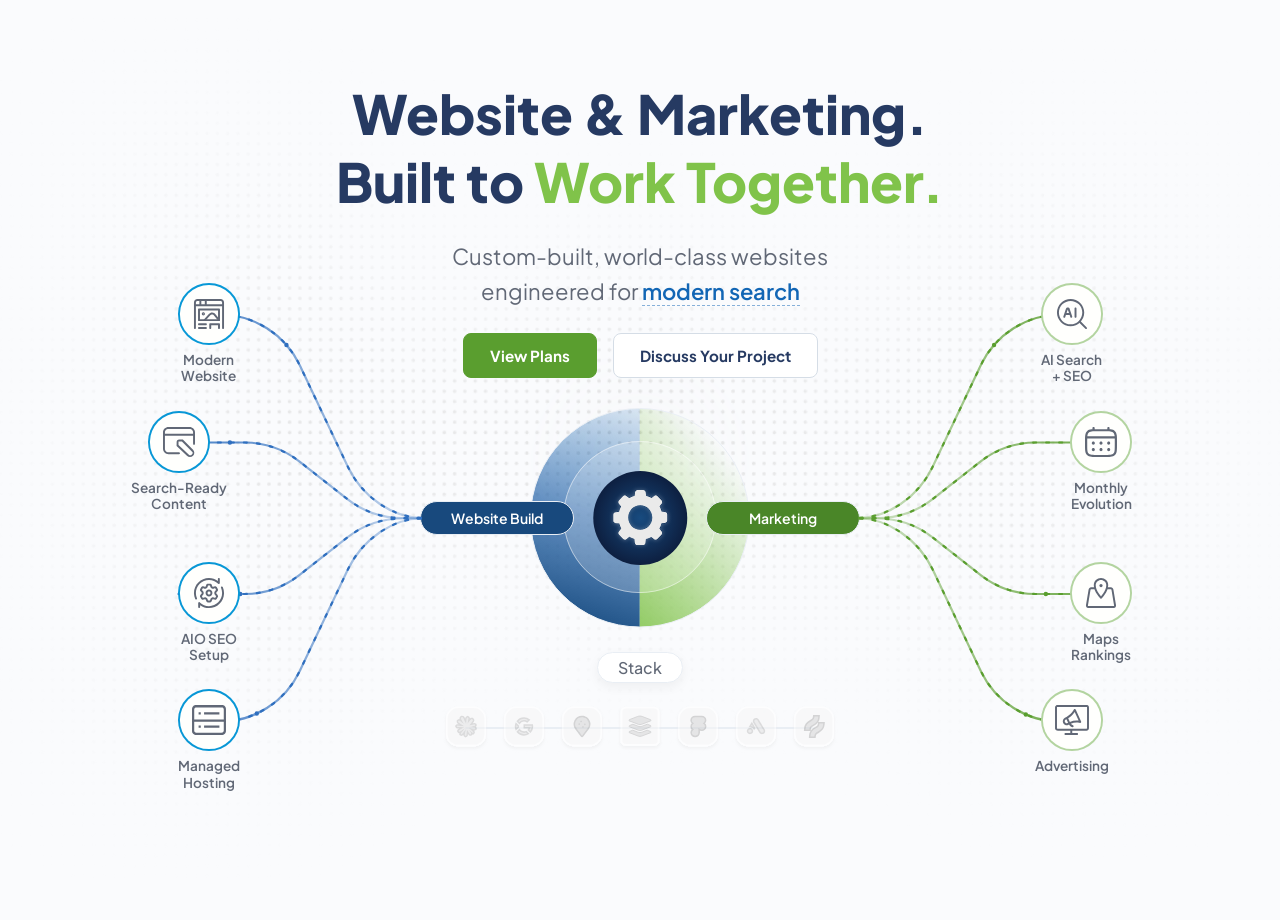
==== hero-graphic/index.html @ afb0232a "Hero CTA opens the interactive graphic in a popup "Take a look under the hood" now opens a modal hol" ====
<!DOCTYPE html>
<html lang="en">
<head>
    <meta charset="UTF-8">
    <meta name="viewport" content="width=device-width, initial-scale=1.0">
    <title>Hero Section</title>
    <!-- Import Plus Jakarta Sans from Google Fonts -->
    <link rel="preconnect" href="https://fonts.googleapis.com">
    <link rel="preconnect" href="https://fonts.gstatic.com" crossorigin>
    <link href="https://fonts.googleapis.com/css2?family=Plus+Jakarta+Sans:ital,wght@0,200..800;1,200..800&display=swap" rel="stylesheet">
    <style>
        :root {
            --bg-color: #FAFBFD;
            --title-color: #263A62;
            --accent-color: #80C34A;
            --body-text-color: #616876;
            --base-font-size: 16px;
        }

        body {
            margin: 0;
            padding: 0;
            font-family: 'Plus Jakarta Sans', sans-serif;
            font-size: var(--base-font-size);
            -webkit-font-smoothing: antialiased;
            -moz-osx-font-smoothing: grayscale;
        }

        .hero {
            background-color: var(--bg-color);
            width: 100%;
            height: 920px;
            padding-top: 80px;
            display: flex;
            justify-content: center;
            box-sizing: border-box;
            position: relative;
            overflow: hidden;
        }

        .hero-bg-layer {
            position: absolute;
            top: 0;
            left: 0;
            width: 100%;
            height: 100%;
            background-image: url('bg.png');
            background-size: cover;
            background-position: center;
            pointer-events: none;
            z-index: 0;
        }

        .hero-static-mask {
            mask-image: url('mask.svg');
            mask-repeat: no-repeat;
            mask-position: center 15px;
            -webkit-mask-image: url('mask.svg');
            -webkit-mask-repeat: no-repeat;
            -webkit-mask-position: center 15px;
        }

        .hero-cursor-mask {
            --cursor-x: 50%;
            --cursor-y: 50%;
            /* Glass effect */
            background-color: rgba(255, 255, 255, 0.05);
            backdrop-filter: blur(10px);
            -webkit-backdrop-filter: blur(10px);

            /* Organic blurred mask */
            mask-image: radial-gradient(circle 150px at var(--cursor-x) var(--cursor-y), black 20%, transparent 80%);
            -webkit-mask-image: radial-gradient(circle 150px at var(--cursor-x) var(--cursor-y), black 20%, transparent 80%);

            z-index: 1;
            /* Remove clip-path as we are using mask-image now */
            clip-path: none;
        }

        @keyframes centerSvgEntrance {
            from {
                opacity: 0;
                transform: translateX(-50%) scale(0.8);
            }
            to {
                opacity: 1;
                transform: translateX(-50%) scale(1);
            }
        }

        .hero-center-svg {
            position: absolute;
            top: 408px;
            left: 50%;
            transform: translateX(-50%);
            z-index: 3;
            animation: centerSvgEntrance 320ms ease-out forwards;
            transition: filter 0.3s ease, opacity 0.3s ease;
        }

        /* Invisible hit target over center gear — does not move the graphic */
        .hero-hub-hit {
            position: absolute;
            top: calc(408px + 110px);
            left: 50%;
            width: 94px;
            height: 94px;
            transform: translate(-50%, -50%);
            border-radius: 50%;
            cursor: default;
            z-index: 7;
        }

        /* Hub hover: full diagram stays vivid (no grayscale) */
        .hero.hover-hub .hero-center-svg,
        .hero.hover-hub .hero-tag,
        .hero.hover-hub .hero-tag-right,
        .hero.hover-hub .hero-tag-svg,
        .hero.hover-hub .hero-tag-icon,
        .hero.hover-hub .hero-tag-icon-label,
        .hero.hover-hub .hero-stack {
            filter: none !important;
            opacity: 1 !important;
        }

        .hero-tag {
            position: absolute;
            width: 154px;
            height: 34px;
            padding: 4px 14px;
            box-sizing: border-box;
            display: flex;
            justify-content: center;
            align-items: center;
            gap: 10px;

            /* Positioned to the left of center.svg */
            /* center.svg is 220px wide, so its left edge is at calc(50% - 110px) */
            /* tag is 138px wide, so it should be at calc(50% - 110px - 138px) */
            left: calc(50% - 220px);
            /* Vertically centered with center.svg */
            /* center.svg top is 338px, center is 338 + 110 = 448px */
            /* tag height is 34px, so top is 448 - 17 = 431px */
            top: 501px;

            background: #18497D;
            border: 1px solid #E9EEF4;
            border-radius: 17px; /* Pill shape */

            color: #FFFFFF;
            font-size: 0.875rem;
            font-weight: 600;
            z-index: 4;
            pointer-events: auto;
            transition: filter 0.3s ease, opacity 0.3s ease;
        }

        .hero-tag-right {
            position: absolute;
            width: 154px;
            height: 34px;
            padding: 4px 14px;
            box-sizing: border-box;
            display: flex;
            justify-content: center;
            align-items: center;
            gap: 10px;

            /* Symmetrically positioned to the right of center.svg */
            right: calc(50% - 220px);
            top: 501px;

            background: #4A8628;
            border: 1px solid #E9EEF4;
            border-radius: 17px;

            color: #FFFFFF;
            font-size: 0.875rem;
            font-weight: 600;
            z-index: 4;
            pointer-events: auto;
            transition: filter 0.3s ease, opacity 0.3s ease;
        }

        .hero-tag-svg {
            position: absolute;
            pointer-events: none; /* Changed from auto */
            z-index: -1;
            transition: filter 0.3s ease, opacity 0.3s ease;
        }

        .hero-tag-svg .connector-hit {
            pointer-events: stroke;
            cursor: pointer;
        }

        @keyframes mob-flow {
            to { stroke-dashoffset: -130; }
        }

        /* Desktop flow runs the opposite way: from the outer icons inward to the center */
        @keyframes desk-flow {
            to { stroke-dashoffset: 130; }
        }

        .hero-tag-svg .connector-flow {
            animation: desk-flow 5.6s linear infinite;
        }

        .hero-tag-svg-1 .connector-flow { animation-delay: 0s; }
        .hero-tag-svg-2 .connector-flow { animation-delay: 0.22s; }
        .hero-tag-svg-3 .connector-flow { animation-delay: 0.44s; }
        .hero-tag-svg-4 .connector-flow { animation-delay: 0.66s; }
        .hero-tag-right-svg-1 .connector-flow { animation-delay: 0s; }
        .hero-tag-right-svg-2 .connector-flow { animation-delay: 0.18s; }
        .hero-tag-right-svg-3 .connector-flow { animation-delay: 0.36s; }
        .hero-tag-right-svg-4 .connector-flow { animation-delay: 0.54s; }

        .hero-tag-icon {
            position: absolute;
            pointer-events: auto;
            z-index: 5;
            opacity: 0;
            width: 64px;
            height: 64px;
            cursor: pointer;
            transition: filter 0.4s cubic-bezier(0.165, 0.84, 0.44, 1),
            opacity 0.4s cubic-bezier(0.165, 0.84, 0.44, 1),
            transform 0.4s cubic-bezier(0.165, 0.84, 0.44, 1);
            transform: translate(-50%, -50%) scale(1);
            display: flex;
            justify-content: center;
            align-items: flex-start;
        }

        .hero-tag-icon svg {
            width: 64px;
            height: 66px;
            flex-shrink: 0;
        }

        .hero-tag-icon-label {
            position: absolute;
            pointer-events: auto;
            z-index: 5;
            opacity: 0;
            color: #616876;
            font-size: 0.85rem;
            font-weight: 600;
            line-height: 1.2;
            text-align: center;
            width: 160px;
            left: 50%;
            cursor: pointer;
            transition: all 0.4s cubic-bezier(0.165, 0.84, 0.44, 1);
        }

        /* Desaturation Effect */
        .hero.is-hovering .hero-center-svg,
        .hero.is-hovering .hero-tag,
        .hero.is-hovering .hero-tag-right,
        .hero.is-hovering .hero-tag-svg,
        .hero.is-hovering .hero-tag-icon,
        .hero.is-hovering .hero-tag-icon-label,
        .hero.is-hovering .hero-stack {
            filter: grayscale(100%);
            opacity: 0.4;
            transition: filter 0.3s ease, opacity 0.3s ease;
        }

        /* Hover Cards */
        .hero-card {
            position: absolute;
            width: 480px;
            max-width: min(480px, calc(100vw - 48px));
            background: #FFFFFF;
            border-radius: 24px;
            padding: 32px;
            box-sizing: border-box;
            display: flex;
            flex-direction: column;
            gap: 4px;
            box-shadow: 0 25px 50px -12px rgba(0, 0, 0, 0.15);
            z-index: 2000;
            opacity: 0;
            visibility: hidden;
            /* Centered on hub: .hero-center-svg top (338px) + half height (110px) */
            transform: translate(-50%, -50%) scale(0.92);
            transform-origin: center center;
            transition: opacity 0.4s cubic-bezier(0.165, 0.84, 0.44, 1),
                visibility 0.4s cubic-bezier(0.165, 0.84, 0.44, 1),
                transform 0.4s cubic-bezier(0.165, 0.84, 0.44, 1);
            text-align: left;
            pointer-events: auto;
            border: 1px solid rgba(233, 238, 244, 0.5);
        }

        .hero.is-hovering .hero-card.active,
        .hero.hover-hub .hero-card.card-hub.active {
            opacity: 1;
            visibility: visible;
            transform: translate(-50%, -50%) scale(1);
        }

        /* Hub card sits on top of the center graphic, centered over the hub */
        .card-hub {
            left: 50%;
            top: calc(408px + 110px);
            transform: translate(-50%, -50%) scale(0.92);
            transform-origin: center center;
            text-align: center;
        }

        .hero.hover-hub .hero-card.card-hub.active {
            transform: translate(-50%, -50%) scale(1);
        }


        .card-icon {
            width: 64px;
            height: 64px;
            margin-bottom: 0;
            display: flex;
            justify-content: center;
            align-items: flex-start;
        }

        .card-icon svg {
            width: 64px;
            height: 66px;
            flex-shrink: 0;
        }

        .card-title {
            color: #263A62;
            font-size: 16px;
            font-weight: 700;
            margin: 0;
            font-family: 'Plus Jakarta Sans', sans-serif;
        }

        .card-text {
            color: #616876;
            font-size: 14px;
            line-height: 1.6;
            margin: 0;
            font-family: 'Plus Jakarta Sans', sans-serif;
        }

        /* Card anchor: horizontal + vertical center of hub (matches .hero-center-svg) */
        .card-l1, .card-l2, .card-l3, .card-l4,
        .card-r1, .card-r2, .card-r3, .card-r4 {
            left: 50%;
            top: calc(408px + 110px);
        }


        /* Stack Section Styles */
        .hero-stack {
            position: absolute;
            top: 618px;
            left: 50%;
            transform: translateX(-50%);
            width: 700px;
            height: 220px;
            z-index: 3;
            transition: filter 0.3s ease, opacity 0.3s ease;
        }

        .stack-pill {
            position: absolute;
            top: 34px;
            left: 50%;
            transform: translateX(-50%);
            background: #FFFFFF;
            border: 1px solid #E9EEF4;
            border-radius: 20px;
            padding: 4px 20px;
            font-size: 1rem;
            font-weight: 500;
            color: #616876;
            box-shadow: 0 4px 12px rgba(0, 0, 0, 0.05);
            z-index: 10;
        }

        .stack-icon-container {
            position: absolute;
            width: 46px;
            height: 46px;
            display: flex;
            justify-content: center;
            align-items: center;
            z-index: 5;
            transform: translate(-50%, -50%);
            opacity: 0.55;
        }

        .stack-icon-container svg {
            width: 46px;
            height: 46px;
        }

        .stack-lines-svg {
            position: absolute;
            top: 0;
            left: 0;
            width: 100%;
            height: 100%;
            z-index: 1;
            pointer-events: none;
        }

        /* Override for active group */
        .hero.hover-l1 .hero-tag-svg-1, .hero.hover-l1 .hero-tag-icon-1, .hero.hover-l1 .hero-tag-icon-label-1,
        .hero.hover-l2 .hero-tag-svg-2, .hero.hover-l2 .hero-tag-icon-2, .hero.hover-l2 .hero-tag-icon-label-2,
        .hero.hover-l3 .hero-tag-svg-3, .hero.hover-l3 .hero-tag-icon-3, .hero.hover-l3 .hero-tag-icon-label-3,
        .hero.hover-l4 .hero-tag-svg-4, .hero.hover-l4 .hero-tag-icon-4, .hero.hover-l4 .hero-tag-icon-label-4,
        .hero.hover-r1 .hero-tag-right-svg-1, .hero.hover-r1 .hero-tag-right-icon-1, .hero.hover-r1 .hero-tag-right-icon-label-1,
        .hero.hover-r2 .hero-tag-right-svg-2, .hero.hover-r2 .hero-tag-right-icon-2, .hero.hover-r2 .hero-tag-right-icon-label-2,
        .hero.hover-r3 .hero-tag-right-svg-3, .hero.hover-r3 .hero-tag-right-icon-3, .hero.hover-r3 .hero-tag-right-icon-label-3,
        .hero.hover-r4 .hero-tag-right-svg-4, .hero.hover-r4 .hero-tag-right-icon-4, .hero.hover-r4 .hero-tag-right-icon-label-4 {
            filter: none !important;
            opacity: 1 !important;
        }

        /* Keep the tag colored if one of its children is hovered */
        .hero.is-hovering .hero-tag:has(.hover-group:hover),
        .hero.is-hovering .hero-tag-right:has(.hover-group:hover) {
            filter: none;
            opacity: 1;
        }
        /* Fallback for browsers that don't support :has() well, though it's 2024+ */
        .hero.hover-l1 .hero-tag, .hero.hover-l2 .hero-tag, .hero.hover-l3 .hero-tag, .hero.hover-l4 .hero-tag,
        .hero.hover-r1 .hero-tag-right, .hero.hover-r2 .hero-tag-right, .hero.hover-r3 .hero-tag-right, .hero.hover-r4 .hero-tag-right {
            filter: none;
            opacity: 1;
        }

        .hero-line-dot {
            display: none;
        }

        @keyframes iconEntrance {
            from {
                opacity: 0;
                transform: translate(-50%, -50%) scale(0.5);
            }
            to {
                opacity: 1;
                transform: translate(-50%, -50%) scale(1);
            }
        }

        @keyframes labelEntrance {
            from {
                opacity: 0;
                transform: translate(-50%, 20px);
            }
            to {
                opacity: 1;
                transform: translate(-50%, 0);
            }
        }

        /* Auto-draw the connector lines from each icon inward to the hub on load */
        @keyframes drawConnector {
            from { stroke-dashoffset: -1; }
            to { stroke-dashoffset: 0; }
        }
        .connector-core {
            stroke-dasharray: 1;
            stroke-dashoffset: -1;
            animation: drawConnector 0.22s ease-out forwards;
        }

        .hero-tag-svg-1 { left: -250.5px; top: calc(50% - 206.75px); }
        .hero-tag-svg-2 { left: -250.5px; top: calc(50% - 3.5px); }
        .hero-tag-svg-3 { left: -250.5px; top: calc(50% - 79px); }
        .hero-tag-svg-4 { left: -250.5px; top: calc(50% - 3.5px); }

        /* Path starts at x=37.5; left offset + 37.5 = pill width (138px) → stroke begins at right edge of Marketing pill */
        .hero-tag-right-svg-1 { left: calc(100% - 37.5px); top: calc(50% - 206.75px); }
        .hero-tag-right-svg-2 { left: calc(100% - 37.5px); top: calc(50% - 3.5px); }
        .hero-tag-right-svg-3 { left: calc(100% - 37.5px); top: calc(50% - 3.5px); }
        .hero-tag-right-svg-4 { left: calc(100% - 37.5px); top: calc(50% - 79px); }

        .hero-tag-icon-1 { left: -212.5px; top: calc(50% - 203.25px); animation: iconEntrance 0.17s ease-out 0.2s forwards; }
        .hero-tag-icon-2 { left: -212.5px; top: calc(50% + 75.5px); animation: iconEntrance 0.17s ease-out 0.2s forwards; }
        .hero-tag-icon-3 { left: -242px; top: calc(50% - 75.5px); animation: iconEntrance 0.17s ease-out 0.2s forwards; }
        .hero-tag-icon-4 { left: -212.5px; top: calc(50% + 203.25px); animation: iconEntrance 0.17s ease-out 0.23s forwards; }

        .hero-tag-right-icon-1 { left: calc(100% + 212.5px); top: calc(50% - 203.25px); animation: iconEntrance 0.17s ease-out 0.23s forwards; }
        .hero-tag-right-icon-2 { left: calc(100% + 242px); top: calc(50% + 75.5px); animation: iconEntrance 0.17s ease-out 0.2s forwards; }
        .hero-tag-right-icon-3 { left: calc(100% + 212.5px); top: calc(50% + 203.25px); animation: iconEntrance 0.17s ease-out 0.23s forwards; }
        .hero-tag-right-icon-4 { left: calc(100% + 242px); top: calc(50% - 75.5px); animation: iconEntrance 0.17s ease-out 0.2s forwards; }

        .hero-tag-icon-label-1 {
            left: -212.5px;
            top: calc(50% - 203.25px + 37px);
            animation: labelEntrance 0.17s ease-out 0.2s forwards;
        }

        .hero-tag-icon-label-2 {
            left: -212.5px;
            top: calc(50% + 112.5px);
            animation: labelEntrance 0.17s ease-out 0.2s forwards;
        }

        .hero-tag-icon-label-3 {
            left: -242px;
            top: calc(50% - 38.5px);
            animation: labelEntrance 0.17s ease-out 0.2s forwards;
        }

        .hero-tag-icon-label-4 {
            left: -212.5px;
            top: calc(50% + 203.25px + 37px);
            animation: labelEntrance 0.17s ease-out 0.23s forwards;
        }

        .hero-tag-right-icon-label-1 {
            left: calc(100% + 212.5px);
            top: calc(50% - 203.25px + 37px);
            animation: labelEntrance 0.17s ease-out 0.23s forwards;
        }

        .hero-tag-right-icon-label-2 {
            left: calc(100% + 242px);
            top: calc(50% + 112.5px);
            animation: labelEntrance 0.17s ease-out 0.2s forwards;
        }

        .hero-tag-right-icon-label-3 {
            left: calc(100% + 212.5px);
            top: calc(50% + 203.25px + 37px);
            animation: labelEntrance 0.17s ease-out 0.23s forwards;
        }
        .hero-tag-right-icon-label-4 {
            left: calc(100% + 242px);
            top: calc(50% - 38.5px);
            animation: labelEntrance 0.17s ease-out 0.2s forwards;
        }

        .hero-container {
            max-width: 1200px;
            width: 100%;
            text-align: center;
            padding: 0 20px;
            box-sizing: border-box;
            position: relative;
            z-index: 2;
        }

        .hero-title {
            color: var(--title-color);
            /* 54px / 16px = 3.375rem */
            font-size: 3.375rem;
            font-weight: 800;
            line-height: 1.25;
            margin: 0 0 24px 0;
        }

        .hero-title span.accent,
        .card-title span.accent {
            color: var(--accent-color);
        }

        .hero-description {
            color: var(--body-text-color);
            font-size: 1.375rem;
            line-height: 1.6;
            max-width: 580px;
            margin: 0 auto;
        }

        /* Hero CTA buttons under the description */
        .hero-cta {
            position: relative;
            z-index: 5;
            display: flex;
            justify-content: center;
            gap: 16px;
            margin-top: 24px;
            flex-wrap: wrap;
        }

        .hero-btn {
            font-family: 'Plus Jakarta Sans', sans-serif;
            font-size: 0.95rem;
            font-weight: 700;
            padding: 12px 26px;
            border-radius: 8px;
            cursor: pointer;
            text-decoration: none;
            display: inline-flex;
            align-items: center;
            justify-content: center;
            border: 1.5px solid transparent;
            transition: background 0.2s ease, border-color 0.2s ease, color 0.2s ease;
            white-space: nowrap;
        }

        .hero-btn-primary {
            background: #5A9E2F;
            color: #FFFFFF;
            border-color: #5A9E2F;
        }

        .hero-btn-primary:hover {
            background: #4E8A28;
            border-color: #4E8A28;
        }

        .hero-btn-secondary {
            background: #FFFFFF;
            color: var(--title-color);
            border-color: #D5DDE6;
        }

        .hero-btn-secondary:hover {
            border-color: var(--title-color);
        }

        .hero-ms-term {
            position: relative;
            display: inline;
            color: #1266b5;
            font-weight: 600;
            cursor: default;
            border-bottom: 1.5px dashed rgba(18, 102, 181, 0.5);
        }

        .hero-ms-tooltip {
            position: absolute;
            bottom: calc(100% + 10px);
            left: 50%;
            transform: translateX(-50%) translateY(4px);
            width: 230px;
            background: #0f2440;
            border-radius: 8px;
            padding: 12px 14px;
            opacity: 0;
            pointer-events: none;
            transition: opacity 0.15s ease, transform 0.15s ease;
            z-index: 100;
            text-align: left;
            box-shadow: 0 8px 24px rgba(15, 36, 64, 0.2);
            font-size: 11px;
            font-weight: 400;
            line-height: 1.5;
            color: rgba(255, 255, 255, 0.55);
        }

        .hero-ms-term:hover .hero-ms-tooltip {
            opacity: 1;
            transform: translateX(-50%) translateY(0);
        }

        .hero-ms-tooltip::after {
            content: '';
            position: absolute;
            top: 100%;
            left: 50%;
            transform: translateX(-50%);
            border: 5px solid transparent;
            border-top-color: #0f2440;
        }

        .hero-ms-chips {
            display: flex;
            flex-wrap: wrap;
            gap: 4px;
            margin-bottom: 9px;
        }

        .hero-ms-chip {
            font-size: 10.5px;
            font-weight: 600;
            padding: 3px 9px;
            border-radius: 4px;
            background: rgba(255, 255, 255, 0.1);
            color: #fff;
            letter-spacing: 0.02em;
        }

        .hero-ms-note {
            border-top: 1px solid rgba(255, 255, 255, 0.1);
            padding-top: 8px;
        }
    </style>

    <!-- Mobile hero styles — desktop CSS above is untouched -->
    <style>
        .mob-hero { display: none; }

        @media (max-width: 767px) {
            /* Hide all desktop-only elements */
            .hero-tag, .hero-tag-right, .hero-center-svg, .hero-hub-hit,
            .hero-stack, .hero-cursor-mask, .hero-card,
            .hero-container, .mobile-section-header { display: none !important; }

            .hero {
                height: auto !important;
                padding: 0 !important;
                flex-direction: column;
                align-items: stretch;
                overflow: visible !important;
            }

            /* Mobile hero wrapper */
            .mob-hero {
                display: block;
                width: 100%;
                min-height: 100dvh;
                background: #F4F7FB;
                position: relative;
                overflow: hidden;
                font-family: 'Plus Jakarta Sans', sans-serif;
                padding: 52px 0 44px;
                box-sizing: border-box;
            }

            .mob-dotbg {
                position: absolute; inset: 0; pointer-events: none;
                background-image: radial-gradient(circle, #C8D3E2 1px, transparent 1px);
                background-size: 14px 14px;
                mask-image: radial-gradient(ellipse at center, black 30%, transparent 75%);
                -webkit-mask-image: radial-gradient(ellipse at center, black 30%, transparent 75%);
                opacity: 0.55;
            }

            .mob-inner {
                position: relative;
                display: flex; flex-direction: column; align-items: center;
                padding: 0 16px; box-sizing: border-box;
            }

            /* Title */
            .mob-h1 {
                margin: 0 0 28px;
                font-weight: 800; font-size: 30px; line-height: 1.08;
                letter-spacing: -0.8px; color: #0F2B4E; text-align: center;
            }
            .mob-h1 .accent { color: #5A9E2F; }
            .mob-desc {
                margin: -14px auto 24px; max-width: 300px;
                font-size: 14px; line-height: 1.5; color: #5B6B80; text-align: center;
            }
            .mob-desc .mob-ms {
                color: #1266b5; font-weight: 600;
                border-bottom: 1.5px dashed rgba(18,102,181,0.5);
            }

            /* Mobile CTA buttons */
            .mob-cta {
                display: flex; justify-content: center; gap: 10px;
                margin: 0 0 28px; flex-wrap: wrap;
            }
            .mob-btn {
                font-family: 'Plus Jakarta Sans', sans-serif;
                font-size: 14px; font-weight: 700;
                padding: 12px 22px; border-radius: 8px;
                text-decoration: none; cursor: pointer;
                display: inline-flex; align-items: center; justify-content: center;
                border: 1.5px solid transparent; white-space: nowrap;
            }
            .mob-btn-primary { background: #5A9E2F; color: #FFFFFF; border-color: #5A9E2F; }
            .mob-btn-secondary { background: #FFFFFF; color: #263A62; border-color: #D5DDE6; }

            /* Mind-map column */
            .mob-mindmap { display: flex; flex-direction: column; align-items: center; width: 100%; }

            /* Node rows */
            .mob-nodes-row {
                display: grid; width: 343px; justify-items: center;
            }
            .mob-nodes-top    { grid-template-columns: 1fr 1fr 1fr 1fr; margin-bottom: -6px; }
            .mob-nodes-top .mob-node { flex-direction: column-reverse; }
            .mob-nodes-bottom { grid-template-columns: 1fr 1fr 1fr 1fr; margin-top: -6px; margin-bottom: 28px; }

            .mob-node {
                display: flex; flex-direction: column; align-items: center;
                gap: 6px; cursor: pointer; position: relative;
                -webkit-tap-highlight-color: transparent;
            }

            .mob-node-icon {
                width: 54px; height: 54px; border-radius: 50%;
                display: flex; align-items: center; justify-content: center;
                transition: transform 0.15s ease; position: relative; z-index: 2;
            }
            .mob-node.active .mob-node-icon { transform: scale(0.92); }

            .mob-node svg { width: 54px; height: 54px; }

            .mob-node-label {
                font-size: 13px; font-weight: 500; color: #14213D;
                letter-spacing: 0.1px; white-space: normal; text-align: center;
                max-width: 88px; line-height: 1.25;
            }

            /* Connectors */
            .mob-connector { display: block; width: 343px; overflow: visible; }

            @keyframes mob-flow { to { stroke-dashoffset: -130; } }

            /* Pills */
            .mob-pill {
                padding: 7px 16px; border-radius: 999px;
                font-size: 12px; font-weight: 600; letter-spacing: 0.3px;
                color: #fff; white-space: nowrap; position: relative; z-index: 3;
            }
            .mob-pill-navy  { background: #0F2B4E; box-shadow: 0 4px 12px rgba(15,43,78,0.4); margin-top: -14px; margin-bottom: 4px; }
            .mob-pill-green { background: #5A9E2F; box-shadow: 0 4px 12px rgba(90,158,47,0.4); margin-top: 4px; margin-bottom: -14px; }

            /* Hub */
            .mob-hub { position: relative; z-index: 3; margin: 4px 0; animation: mob-pulse 4s ease-in-out infinite; }
            @keyframes mob-pulse { 0%,100%{transform:scale(1)} 50%{transform:scale(1.04)} }

            /* Cards — fixed centered overlay */
            .mob-backdrop {
                display: none; position: fixed; inset: 0;
                background: rgba(0,0,0,0.35); z-index: 99;
            }
            .mob-backdrop.active { display: block; }
            .mob-card {
                display: none; position: fixed;
                top: 50%; left: 50%; transform: translate(-50%, -50%);
                width: 311px; z-index: 100;
                background: #fff; border-radius: 20px; padding: 22px;
                box-sizing: border-box;
                box-shadow: 0 20px 48px -10px rgba(0,0,0,0.22);
                border: 1px solid rgba(233,238,244,0.6);
                flex-direction: column; gap: 4px;
            }
            .mob-card.active { display: flex; }
            .mob-card-close {
                position: absolute; top: 14px; right: 14px;
                width: 28px; height: 28px; border-radius: 50%;
                background: #F0F4F8; border: none; cursor: pointer;
                display: flex; align-items: center; justify-content: center;
                color: #6B7A8F; padding: 0;
            }
            .mob-card-close:active { background: #E3E8F0; }
            .mob-card-icon { width: 56px; height: 56px; margin-bottom: 4px; }
            .mob-card-icon svg { width: 56px; height: 56px; }
            .mob-card-title { color: #263A62; font-size: 16px; font-weight: 700; margin: 0; font-family: 'Plus Jakarta Sans', sans-serif; }
            .mob-card-title .accent { color: #5A9E2F; }
            .mob-card-text  { color: #616876; font-size: 14px; line-height: 1.6; margin: 0; font-family: 'Plus Jakarta Sans', sans-serif; }

            /* Stack row */
            .mob-stack { display: flex; flex-direction: column; align-items: center; gap: 10px; margin-top: 4px; }
            .mob-stack-label {
                padding: 5px 14px; border-radius: 999px; background: #fff;
                border: 1px solid #E3E8F0; font-size: 11px; font-weight: 600;
                color: #14213D; letter-spacing: 0.3px;
                box-shadow: 0 1px 3px rgba(15,43,78,0.06);
            }
            .mob-stack-icons-wrap { position: relative; width: 311px; height: 44px; }
            .mob-stack-hline {
                position: absolute; top: 50%; left: 14px; right: 14px;
                height: 1px; background: #D7DEE8;
            }
            .mob-stack-row {
                position: relative; display: flex; justify-content: space-between;
                align-items: center; height: 100%;
            }
            .mob-stack-ic {
                width: 28px; height: 28px; border-radius: 7px; background: #fff;
                border: 1px solid #E3E8F0;
                display: flex; align-items: center; justify-content: center;
                box-shadow: 0 1px 2px rgba(15,43,78,0.05);
            }
            .mob-stack-ic svg { width: 15px; height: 15px; opacity: 0.4; }
        }
    </style>
</head>
<body>
<section class="hero">
    <!-- Static background with mask.svg -->
    <div class="hero-bg-layer hero-static-mask"></div>

    <!-- Dynamic background that follows the cursor -->
    <div class="hero-bg-layer hero-cursor-mask" id="hero-cursor-mask"></div>

    <!-- Tags -->
    <div class="hero-tag">
        <!-- Group L1 -->
        <svg xmlns="http://www.w3.org/2000/svg" width="258" height="223" viewBox="0 0 258 223" fill="none" class="hero-tag-svg hero-tag-svg-1">
            <defs>
                <linearGradient id="desk-grad-l1" x1="250.031" y1="105" x2="18.3711" y2="105" gradientUnits="userSpaceOnUse">
                    <stop offset="0%" stop-color="#2F6FBF" stop-opacity="0.25"/>
                    <stop offset="100%" stop-color="#2F6FBF" stop-opacity="0.9"/>
                </linearGradient>
            </defs>
            <path d="M250.031 206.75C223.0029 206.75 191.7031 186.957 176.968 155.904L128.778 54.3464C114.043 23.2928 82.744 3.5 48.371 3.5H37.5" stroke="url(#desk-grad-l1)" stroke-width="2.2" fill="none" stroke-linecap="round" pathLength="1" class="connector-core"/>
            <path d="M250.031 206.75C223.0029 206.75 191.7031 186.957 176.968 155.904L128.778 54.3464C114.043 23.2928 82.744 3.5 48.371 3.5H37.5" stroke="#2F6FBF" stroke-width="2.2" fill="none" stroke-linecap="round" stroke-dasharray="3 10" class="connector-flow connector-hit hover-group" data-group="l1"/>
            <circle r="2.2" fill="#2F6FBF" pointer-events="none"><animateMotion dur="5.6s" repeatCount="indefinite" begin="0s" keyPoints="1;0" keyTimes="0;1" calcMode="linear" path="M250.031 206.75C223.0029 206.75 191.7031 186.957 176.968 155.904L128.778 54.3464C114.043 23.2928 82.744 3.5 48.371 3.5H37.5"/><animate attributeName="opacity" values="0;1;1;0" keyTimes="0;0.15;0.85;1" dur="5.6s" repeatCount="indefinite" begin="0s"/></circle>
        </svg>
        <svg xmlns="http://www.w3.org/2000/svg" width="64" height="66" viewBox="0 0 64 66" fill="none" class="hero-tag-icon hero-tag-icon-1 hover-group" data-group="l1">
            <circle cx="32" cy="32" r="32" fill="#0898D7"/>
            <g>
                <circle cx="32" cy="32" r="30" fill="#FFFFFD"/>
            </g>
            
                <g transform="translate(16.5, 16.5)"><path d="M12.2783 28.9995C12.8305 28.9995 13.2781 29.4474 13.2783 29.9995C13.2783 30.5518 12.8306 30.9995 12.2783 30.9995H5.18945C4.63717 30.9995 4.18945 30.5518 4.18945 29.9995C4.1897 29.4474 4.63732 28.9995 5.18945 28.9995H12.2783ZM24.8115 29.9995V26.9839H17.7891V29.9995C17.7891 30.5518 17.3413 30.9995 16.7891 30.9995C16.237 30.9993 15.7891 30.5517 15.7891 29.9995V25.9839C15.7891 25.4317 16.237 24.9841 16.7891 24.9839H25.8115C26.3638 24.9839 26.8115 25.4316 26.8115 25.9839V29.9995C26.8115 30.5518 26.3638 30.9995 25.8115 30.9995C25.2593 30.9994 24.8115 30.5517 24.8115 29.9995ZM12.2783 24.9839C12.8306 24.9839 13.2783 25.4316 13.2783 25.9839C13.2783 26.5361 12.8306 26.9839 12.2783 26.9839H5.18945C4.6372 26.9839 4.1895 26.5361 4.18945 25.9839C4.18945 25.4316 4.63717 24.9839 5.18945 24.9839H12.2783ZM25.8115 9.83936C26.3638 9.83936 26.8115 10.2871 26.8115 10.8394V21.7944C26.8115 22.3467 26.3638 22.7944 25.8115 22.7944H5.18945C4.63717 22.7944 4.18945 22.3467 4.18945 21.7944V10.8394C4.18945 10.2871 4.63717 9.83936 5.18945 9.83936H25.8115ZM6.18945 20.7944H24.8115V11.8394H6.18945V20.7944Z" fill="#616876"/> <path d="M18.8105 13.9782C19.4612 13.9971 20.1 14.1575 20.6825 14.4479C21.265 14.7384 21.7778 15.1516 22.1845 15.6599V15.6608L26.5927 21.1706C26.9373 21.6018 26.8674 22.2309 26.4365 22.5759C26.0052 22.9209 25.3752 22.8509 25.0302 22.4196L20.623 16.9099C20.3975 16.6281 20.1129 16.399 19.79 16.238C19.4672 16.077 19.1134 15.9878 18.7529 15.9772C18.3922 15.9667 18.0329 16.0345 17.7011 16.1765C17.3694 16.3184 17.0724 16.5313 16.831 16.7995L11.7324 22.4645C11.3629 22.8747 10.7306 22.9079 10.3202 22.5388C9.90976 22.1693 9.87654 21.5362 10.246 21.1257L15.3447 15.4616C15.7801 14.978 16.3157 14.5947 16.914 14.3386C17.5124 14.0825 18.1598 13.9593 18.8105 13.9782Z" fill="#616876"/> <path d="M10.0488 15.2812C10.0352 15.2127 10.0013 15.1487 9.95117 15.0986C9.90117 15.0488 9.83778 15.0155 9.76953 15.002L9.7002 14.9951C9.6059 14.9951 9.51492 15.032 9.44824 15.0986C9.38156 15.1653 9.34473 15.2563 9.34473 15.3506L9.35156 15.4199C9.36516 15.4882 9.3984 15.5516 9.44824 15.6016C9.51492 15.6682 9.60589 15.7061 9.7002 15.7061C9.79447 15.706 9.88451 15.6682 9.95117 15.6016C10.0012 15.5515 10.0352 15.4884 10.0488 15.4199L10.0557 15.3506L10.0488 15.2812ZM11.3447 15.3506C11.3447 15.7867 11.1717 16.2053 10.8633 16.5137C10.5549 16.822 10.1363 16.9951 9.7002 16.9951C9.2641 16.9951 8.8455 16.822 8.53711 16.5137C8.26718 16.2437 8.10079 15.8893 8.06348 15.5127L8.05566 15.3506L8.06348 15.1875C8.10094 14.8112 8.26737 14.4572 8.53711 14.1875L8.6582 14.0781C8.95077 13.8385 9.31872 13.7061 9.7002 13.7061L9.8623 13.7139C10.185 13.7458 10.4913 13.8726 10.7422 14.0781L10.8633 14.1875L10.9717 14.3086C11.2115 14.6012 11.3447 14.9689 11.3447 15.3506Z" fill="#616876"/> <path d="M29 3.57812C29 3.15967 28.834 2.7578 28.5381 2.46191C28.2422 2.16602 27.8403 2 27.4219 2H13.168V5.43164H29V3.57812ZM7.58301 5.43164H11.168V2H7.58301V5.43164ZM2 5.43164H5.58301V2H3.57812C3.15967 2 2.7578 2.16602 2.46191 2.46191C2.16602 2.7578 2 3.15967 2 3.57812V5.43164ZM31 30C31 30.5523 30.5523 31 30 31C29.4477 31 29 30.5523 29 30V7.43164H2V30C1.99999 30.5523 1.55228 31 1 31C0.44772 31 7.21557e-06 30.5523 0 30V3.57812C0 2.62924 0.376888 1.71881 1.04785 1.04785C1.71882 0.376888 2.62924 0 3.57812 0H27.4219C28.3708 0 29.2812 0.376889 29.9521 1.04785C30.6231 1.71881 31 2.62924 31 3.57812V30Z" fill="#616876"/></g>
            <defs>
                <filter id="filter0_d_9320_2505" x="-4" y="-4" width="72" height="76" filterUnits="userSpaceOnUse" color-interpolation-filters="sRGB">
                    <feFlood flood-opacity="0" result="BackgroundImageFix"/>
                    <feColorMatrix in="SourceAlpha" type="matrix" values="0 0 0 0 0 0 0 0 0 0 0 0 0 0 0 0 0 0 127 0" result="hardAlpha"/>
                    <feOffset dy="4"/>
                    <feGaussianBlur stdDeviation="2"/>
                    <feComposite in2="hardAlpha" operator="out"/>
                    <feColorMatrix type="matrix" values="0 0 0 0 0.0941176 0 0 0 0 0.286275 0 0 0 0 0.490196 0 0 0 0.61 0"/>
                    <feBlend mode="normal" in2="BackgroundImageFix" result="effect1_dropShadow_9320_2505"/>
                    <feBlend mode="normal" in="SourceGraphic" in2="effect1_dropShadow_9320_2505" result="shape"/>
                </filter>
            </defs>
        </svg>
        <div class="hero-tag-icon-label hero-tag-icon-label-1 hover-group" data-group="l1">Modern<br>Website</div>
        <div class="hero-line-dot hero-tag-svg-1 dot-l1" data-group="l1">
            <svg xmlns="http://www.w3.org/2000/svg" width="15" height="15" viewBox="0 0 15 15" fill="none">
                <circle cx="7.5" cy="7.5" r="5.5" fill="#FAFBFD" stroke="#7C95B0" stroke-width="4"/>
            </svg>
        </div>

        <!-- Group L3: Search-Ready Content (upper diagonal) -->
        <svg xmlns="http://www.w3.org/2000/svg" width="287" height="95" viewBox="0 0 287 95" fill="none" class="hero-tag-svg hero-tag-svg-3">
            <defs>
                <linearGradient id="desk-grad-l3" x1="249.5" y1="41" x2="7.5" y2="41" gradientUnits="userSpaceOnUse">
                    <stop offset="0%" stop-color="#2F6FBF" stop-opacity="0.25"/>
                    <stop offset="100%" stop-color="#2F6FBF" stop-opacity="0.9"/>
                </linearGradient>
            </defs>
            <path d="M249.5 79H231.2572C211.3693 79 192.0553 72.3391 176.396 60.08L128.289 22.42C112.629 10.1609 93.3149 3.5 73.4269 3.5H7.5" stroke="url(#desk-grad-l3)" stroke-width="2.2" fill="none" stroke-linecap="round" pathLength="1" class="connector-core"/>
            <path d="M249.5 79H231.2572C211.3693 79 192.0553 72.3391 176.396 60.08L128.289 22.42C112.629 10.1609 93.3149 3.5 73.4269 3.5H7.5" stroke="#2F6FBF" stroke-width="2.2" fill="none" stroke-linecap="round" stroke-dasharray="3 10" class="connector-flow connector-hit hover-group" data-group="l3"/>
            <circle r="2.2" fill="#2F6FBF" pointer-events="none"><animateMotion dur="5.6s" repeatCount="indefinite" begin="0.44s" keyPoints="1;0" keyTimes="0;1" calcMode="linear" path="M249.5 79H231.2572C211.3693 79 192.0553 72.3391 176.396 60.08L128.289 22.42C112.629 10.1609 93.3149 3.5 73.4269 3.5H7.5"/><animate attributeName="opacity" values="0;1;1;0" keyTimes="0;0.15;0.85;1" dur="5.6s" repeatCount="indefinite" begin="0.44s"/></circle>
        </svg>
        <svg xmlns="http://www.w3.org/2000/svg" width="64" height="66" viewBox="0 0 64 66" fill="none" class="hero-tag-icon hero-tag-icon-3 hover-group" data-group="l3">
            <circle cx="32" cy="32" r="32" fill="#0897D6"/>
            <g>
                <circle cx="32" cy="32" r="30" fill="#FFFFFD"/>
            </g>
            
                <g transform="translate(15.5, 16.5)"><path d="M16.7539 12.9248L16.9072 12.9375L20 13H20.5L30.9863 23.4521C32.7294 25.179 32.7295 27.9783 30.9863 29.7051C29.2431 31.4318 26.417 31.4318 24.6738 29.7051L14 19.5V19L14.0605 15.7578C13.884 14.1822 15.1799 12.8426 16.7539 12.9248ZM16 18.5L27 29C28 29.5 28.965 29.03 29.5 28.5C30.035 27.97 31 27 30.5 26L19.5 15H16V18.5ZM27.3281 0C30.4606 0 32.9999 2.51517 33 5.61816V16.8555C33 17.7017 32.8543 18.5 32 18.5C31.1457 18.5 31 17.7017 31 16.8555V9H2V23C2.00002 24.4105 3.57613 26 5 26H15.9844C16.8387 26 17.5 26.1537 17.5 27C17.5 27.8463 16.8387 28 15.9844 28H5.67188C2.53938 28 0 25.5767 0 22.4736V5.5C0 2.39697 2.53938 3.74659e-05 5.67188 0H27.3281ZM5 2C3.57612 2 2 3.58952 2 5V7H31V5C31 3.58952 29.4239 2 28 2H5Z" fill="#616876"/></g>
            <defs>
                <filter id="filter0_d_9320_2533" x="-4" y="-4" width="72" height="76" filterUnits="userSpaceOnUse" color-interpolation-filters="sRGB">
                    <feFlood flood-opacity="0" result="BackgroundImageFix"/>
                    <feColorMatrix in="SourceAlpha" type="matrix" values="0 0 0 0 0 0 0 0 0 0 0 0 0 0 0 0 0 0 127 0" result="hardAlpha"/>
                    <feOffset dy="4"/>
                    <feGaussianBlur stdDeviation="2"/>
                    <feComposite in2="hardAlpha" operator="out"/>
                    <feColorMatrix type="matrix" values="0 0 0 0 0.0941176 0 0 0 0 0.286275 0 0 0 0 0.490196 0 0 0 0.61 0"/>
                    <feBlend mode="normal" in2="BackgroundImageFix" result="effect1_dropShadow_9320_2533"/>
                    <feBlend mode="normal" in="SourceGraphic" in2="effect1_dropShadow_9320_2533" result="shape"/>
                </filter>
            </defs>
        </svg>
        <div class="hero-tag-icon-label hero-tag-icon-label-3 hover-group" data-group="l3">Search-Ready<br>Content</div>
        <div class="hero-line-dot hero-tag-svg-3 dot-l3" data-group="l3">
            <svg xmlns="http://www.w3.org/2000/svg" width="15" height="15" viewBox="0 0 15 15" fill="none">
                <circle cx="7.5" cy="7.5" r="5.5" fill="#FAFBFD" stroke="#7C95B0" stroke-width="4"/>
            </svg>
        </div>

        <!-- Group L2: AIO SEO Setup (lower diagonal) -->
        <svg xmlns="http://www.w3.org/2000/svg" width="287" height="95" viewBox="0 0 287 95" fill="none" class="hero-tag-svg hero-tag-svg-2">
            <defs>
                <linearGradient id="desk-grad-l2" x1="249.5" y1="41" x2="7.5" y2="41" gradientUnits="userSpaceOnUse">
                    <stop offset="0%" stop-color="#2F6FBF" stop-opacity="0.25"/>
                    <stop offset="100%" stop-color="#2F6FBF" stop-opacity="0.9"/>
                </linearGradient>
            </defs>
            <path d="M249.5 3.5H231.2572C211.3693 3.5 192.0553 10.1609 176.396 22.42L128.289 60.08C112.629 72.3391 93.3149 79 73.4269 79H7.5" stroke="url(#desk-grad-l2)" stroke-width="2.2" fill="none" stroke-linecap="round" pathLength="1" class="connector-core"/>
            <path d="M249.5 3.5H231.2572C211.3693 3.5 192.0553 10.1609 176.396 22.42L128.289 60.08C112.629 72.3391 93.3149 79 73.4269 79H7.5" stroke="#2F6FBF" stroke-width="2.2" fill="none" stroke-linecap="round" stroke-dasharray="3 10" class="connector-flow connector-hit hover-group" data-group="l2"/>
            <circle r="2.2" fill="#2F6FBF" pointer-events="none"><animateMotion dur="5.6s" repeatCount="indefinite" begin="0.22s" keyPoints="1;0" keyTimes="0;1" calcMode="linear" path="M249.5 3.5H231.2572C211.3693 3.5 192.0553 10.1609 176.396 22.42L128.289 60.08C112.629 72.3391 93.3149 79 73.4269 79H7.5"/><animate attributeName="opacity" values="0;1;1;0" keyTimes="0;0.15;0.85;1" dur="5.6s" repeatCount="indefinite" begin="0.22s"/></circle>
        </svg>
        <svg xmlns="http://www.w3.org/2000/svg" width="64" height="66" viewBox="0 0 64 66" fill="none" class="hero-tag-icon hero-tag-icon-2 hover-group" data-group="l2">
            <circle cx="32" cy="32" r="32" fill="#0897D6"/>
            <g>
                <circle cx="32" cy="32" r="30" fill="#FFFFFD"/>
            </g>
            
                <g transform="translate(16.5, 16.5)"><path d="M20.9624 15.4998C20.9624 14.8882 21.1634 14.1756 21.5413 13.6912L21.5587 13.6688L21.5782 13.6465L22.4601 12.6431L22.4621 12.6402C22.5642 12.5247 22.6446 12.4349 22.7117 12.3556C22.754 12.3057 22.7842 12.2643 22.8088 12.2322C22.791 12.1946 22.7692 12.1466 22.737 12.0865C22.6973 12.0125 22.6499 11.9293 22.5932 11.8291L22.5505 11.7544L22.1289 11.0084C22.0476 10.8645 21.983 10.7514 21.9259 10.6558C21.8951 10.604 21.8671 10.564 21.8453 10.5305C21.8091 10.5387 21.765 10.5476 21.7122 10.5616C21.6067 10.5895 21.4847 10.6249 21.3285 10.6703L21.3237 10.6713L20.2795 10.9705L20.2562 10.9773L20.2319 10.9831C19.6075 11.1286 18.9516 11.0443 18.3835 10.7471L18.3631 10.7364L18.3436 10.7257L18.0552 10.5567L18.0318 10.5441L18.0105 10.5295C17.5258 10.2115 17.1538 9.74722 16.9498 9.20461L16.943 9.18616L16.9362 9.16576L16.6506 8.29836L16.5302 7.93702C16.5103 7.88028 16.4911 7.83621 16.4767 7.80007C16.4422 7.79811 16.4 7.79437 16.3485 7.79327C16.2471 7.79111 16.1298 7.79133 15.9785 7.79133H15.0236C14.8719 7.79133 14.754 7.79101 14.6526 7.79327C14.6002 7.79444 14.5574 7.79802 14.5224 7.80007C14.5081 7.83615 14.4898 7.88048 14.47 7.93702L14.3495 8.29836L14.064 9.16576L14.0572 9.18616L14.0494 9.20655C13.8449 9.74813 13.4739 10.2112 12.9897 10.5285L12.9489 10.5538L12.6604 10.7238L12.64 10.7354L12.6196 10.7461C12.0472 11.0474 11.3917 11.1277 10.7692 10.9831L10.7449 10.9773L10.7206 10.9705L9.67647 10.6713L9.67161 10.6703C9.51542 10.6249 9.39341 10.5895 9.28794 10.5616C9.23464 10.5474 9.19032 10.5387 9.15389 10.5305C9.13211 10.5639 9.10496 10.6043 9.07424 10.6558C9.01722 10.7514 8.95351 10.8646 8.87221 11.0084H8.87124L8.44968 11.7544C8.37343 11.8891 8.31376 11.9944 8.26415 12.0865C8.23231 12.1457 8.20922 12.1929 8.1913 12.2303C8.21625 12.2627 8.24745 12.3039 8.29038 12.3546C8.35784 12.4344 8.43758 12.525 8.54001 12.6412L8.54098 12.6431L9.42295 13.6465L9.44238 13.6688L9.46083 13.6912C9.83868 14.1756 10.0388 14.8882 10.0388 15.4998C10.0388 16.1129 9.83746 16.8224 9.4618 17.3065L9.44335 17.3298L9.42295 17.3531L8.54098 18.3565L8.53904 18.3594C8.43665 18.4751 8.35675 18.5655 8.28941 18.645C8.2471 18.6949 8.21603 18.7353 8.1913 18.7674C8.20915 18.8046 8.23126 18.8519 8.26318 18.9111L8.44871 19.2433L8.44968 19.2443L8.87124 19.9903C8.95276 20.134 9.01702 20.247 9.07424 20.3429C9.10493 20.3943 9.13208 20.4346 9.15389 20.4682C9.19028 20.4599 9.23474 20.4521 9.28794 20.438C9.39341 20.4101 9.51542 20.3747 9.67161 20.3293L9.67647 20.3283L10.7206 20.0291L10.744 20.0223L10.7682 20.0165C11.3146 19.8892 11.8854 19.9374 12.4001 20.1505L12.6167 20.2525L12.6371 20.2632L12.6565 20.2739L12.946 20.4429L12.9664 20.4546L12.9868 20.4682C13.4153 20.7471 13.7509 21.1393 13.9649 21.593L14.0484 21.7911L14.0572 21.8125L14.064 21.8338L14.3495 22.7032L14.3505 22.7051C14.3981 22.8513 14.4357 22.966 14.47 23.0635C14.4896 23.1194 14.5083 23.1629 14.5224 23.1986C14.5573 23.2006 14.5995 23.2052 14.6516 23.2063C14.7534 23.2085 14.8715 23.2083 15.0236 23.2083H15.9785C16.1302 23.2083 16.2481 23.2086 16.3495 23.2063C16.4016 23.2052 16.4438 23.2006 16.4787 23.1986C16.4929 23.1628 16.5125 23.1195 16.5321 23.0635C16.5663 22.966 16.604 22.8513 16.6516 22.7051V22.7032L16.9381 21.8338L16.944 21.8144L16.9517 21.795C17.1563 21.2498 17.5284 20.7841 18.0173 20.4682L18.0348 20.4565L18.0532 20.4458L18.3417 20.2758L18.3621 20.2642L18.3825 20.2535C18.8834 19.9899 19.4476 19.8953 19.9978 19.9728L20.2329 20.0165L20.2572 20.0223L20.2814 20.0291L21.3256 20.3283L21.3295 20.3293C21.4859 20.3747 21.6086 20.4101 21.7142 20.438C21.7665 20.4519 21.8103 20.46 21.8463 20.4682C21.8682 20.4345 21.8969 20.3947 21.9279 20.3429C21.9851 20.247 22.0493 20.134 22.1309 19.9903L22.5524 19.2452C22.6287 19.1105 22.6883 19.0052 22.7379 18.9131C22.7698 18.8538 22.7909 18.8057 22.8088 18.7683C22.7841 18.7363 22.754 18.6949 22.7117 18.645C22.6441 18.5651 22.5639 18.475 22.4611 18.3584L22.4601 18.3565L21.5782 17.3531L21.5587 17.3308L21.5413 17.3084C21.1634 16.824 20.9624 16.1114 20.9624 15.4998ZM22.9516 15.4998C22.9516 15.6076 22.9722 15.7382 23.0109 15.8631C23.0469 15.9792 23.0869 16.0489 23.1051 16.0758L23.9531 17.0423C24.1366 17.2504 24.3331 17.4691 24.4766 17.6736C24.6357 17.9003 24.79 18.1887 24.8282 18.5595L24.836 18.6955C24.8426 19.0067 24.7605 19.2744 24.666 19.4959C24.6169 19.611 24.5553 19.7323 24.4893 19.8552L24.2833 20.2253L23.8608 20.9713C23.7135 21.2311 23.5611 21.5038 23.4043 21.7173C23.233 21.9504 22.9931 22.2037 22.6262 22.3554L22.6272 22.3564C22.2579 22.5105 21.907 22.4993 21.618 22.4526C21.3562 22.4103 21.0576 22.3224 20.7739 22.2399V22.2389L19.7725 21.9523C19.6158 21.9182 19.4576 21.9385 19.3189 22.0087L19.0906 22.1437C18.9695 22.224 18.8716 22.3422 18.8157 22.4876L18.5418 23.321C18.4549 23.5876 18.3668 23.866 18.263 24.0932C18.1491 24.3426 17.9801 24.619 17.6841 24.8382L17.6802 24.8411C17.38 25.0613 17.0631 25.1385 16.7895 25.1704C16.5427 25.1991 16.2523 25.1976 15.9785 25.1976H15.0236C14.7519 25.1976 14.4612 25.1997 14.2145 25.1713C13.9406 25.1398 13.6204 25.062 13.318 24.8382C13.0219 24.619 12.8531 24.3426 12.7391 24.0932C12.6354 23.8661 12.5461 23.5884 12.4593 23.3219V23.321L12.1874 22.4943C12.1284 22.3422 12.0287 22.2198 11.9066 22.1388L11.6842 22.0097C11.5425 21.9385 11.3806 21.9187 11.2257 21.9533L10.2262 22.2389L10.2272 22.2399C9.94373 22.3223 9.64577 22.4103 9.3841 22.4526C9.09513 22.4993 8.74413 22.5103 8.37489 22.3564V22.3554C8.0083 22.2037 7.769 21.9503 7.59782 21.7173C7.441 21.5038 7.28768 21.2312 7.14033 20.9713V20.9703L6.7178 20.2234L6.71877 20.2224C6.58096 19.9796 6.43445 19.7263 6.33606 19.4959C6.22762 19.2418 6.13576 18.9281 6.17385 18.5585L6.19328 18.4235C6.25055 18.117 6.38647 17.8718 6.52547 17.6736C6.66932 17.4686 6.86467 17.2497 7.04902 17.0413H7.04999L7.89408 16.0787C7.91291 16.0514 7.95458 15.9803 7.99121 15.8621C8.02982 15.7375 8.04949 15.6074 8.04949 15.4998C8.04949 15.392 8.02988 15.2614 7.99121 15.1365C7.95479 15.019 7.91394 14.949 7.89602 14.9228L7.04902 13.9564C6.86499 13.7477 6.669 13.5297 6.52547 13.325C6.38676 13.1271 6.25061 12.8815 6.19328 12.5751L6.17385 12.4401C6.13555 12.0703 6.22806 11.7568 6.33606 11.5037C6.43446 11.2732 6.58071 11.0182 6.71877 10.7743L7.14033 10.0283H7.1413C7.28882 9.76745 7.44076 9.49496 7.59782 9.28135C7.76978 9.0475 8.00913 8.79453 8.37489 8.64318L8.51184 8.59267C8.83044 8.49217 9.13113 8.50616 9.3841 8.54702C9.64577 8.58931 9.94373 8.67731 10.2272 8.75974H10.2262L11.2277 9.04628C11.3849 9.0809 11.543 9.06033 11.6823 8.98995L11.9125 8.85493C12.038 8.76873 12.1345 8.64606 12.1883 8.50331L12.4603 7.67671C12.5468 7.41128 12.6359 7.13473 12.7391 6.90839C12.8527 6.65922 13.021 6.3813 13.318 6.16143L13.3209 6.15852C13.6213 5.9381 13.9388 5.86106 14.2126 5.82924C14.4595 5.80054 14.7497 5.80204 15.0236 5.80204H15.9785C16.2495 5.80204 16.5401 5.79986 16.7866 5.82827C17.0603 5.85982 17.3799 5.93772 17.6822 6.16143C17.9792 6.38131 18.1485 6.6592 18.2621 6.90839C18.3652 7.13466 18.4534 7.41141 18.5399 7.67671L18.8138 8.51011C18.8688 8.65324 18.9673 8.77522 19.0945 8.86076L19.315 8.98898C19.4568 9.06047 19.6184 9.07978 19.7734 9.04531L20.7729 8.75974L21.2032 8.63832C21.3457 8.60075 21.4854 8.56815 21.6161 8.54702C21.9051 8.50033 22.2568 8.4891 22.6262 8.64318L22.6253 8.64415C22.9909 8.79551 23.2304 9.04755 23.4023 9.28135C23.5594 9.49495 23.7113 9.76744 23.8589 10.0283L24.2163 10.6577L24.2833 10.7753C24.4229 11.0212 24.5678 11.2755 24.666 11.5076C24.7734 11.7616 24.8631 12.0719 24.8273 12.4362C24.7907 12.8082 24.6351 13.0985 24.4766 13.325C24.3334 13.5297 24.1381 13.7464 23.954 13.9544L23.955 13.9554L23.1051 14.9228C23.0871 14.9492 23.0472 15.0194 23.0109 15.1365C22.9722 15.2614 22.9516 15.392 22.9516 15.4998Z" fill="#616876"/> <path d="M17.0439 15.4995C17.0438 14.6471 16.352 13.9561 15.4995 13.9561C14.6472 13.9563 13.9563 14.6472 13.9561 15.4995C13.9561 16.352 14.6471 17.0438 15.4995 17.0439C16.3521 17.0439 17.0439 16.3521 17.0439 15.4995ZM19.0332 15.4995C19.0332 17.4508 17.4508 19.0332 15.4995 19.0332C13.5484 19.033 11.9668 17.4507 11.9668 15.4995C11.967 13.5485 13.5485 11.967 15.4995 11.9668C17.4507 11.9668 19.033 13.5484 19.0332 15.4995Z" fill="#616876"/> <path d="M4.35156 30.0054V25.8578C4.35165 25.4572 4.59211 25.0958 4.96155 24.9408C5.3311 24.7859 5.75781 24.8678 6.04362 25.1487C8.56599 27.6274 11.9621 29.0149 15.4985 29.0107H15.4995C22.9614 29.0107 29.0107 22.9614 29.0107 15.4995L29.0059 15.1508C28.9621 13.4102 28.5821 11.6933 27.8859 10.095C27.6666 9.59149 27.8972 9.00509 28.4007 8.78568C28.9043 8.56632 29.4907 8.79691 29.7101 9.30049C30.5619 11.2561 31.0013 13.3665 31 15.4995L30.9942 15.8997C30.7821 24.2752 23.927 30.9987 15.5005 30.999C12.1871 31.0028 8.98159 29.9426 6.34084 28.0054V30.0054C6.34067 30.5545 5.89542 31 5.3462 31C4.79698 31 4.35173 30.5545 4.35156 30.0054ZM0 15.4995C0.000180439 6.93955 6.93871 0.00167206 15.4985 0.00097133L15.4995 0V0.00097133C18.8127 -0.00277361 22.0185 1.05652 24.6592 2.99364V0.994642C24.6592 0.445321 25.1045 0 25.6538 0C26.203 0.000174255 26.6484 0.445429 26.6484 0.994642V5.14125C26.6484 5.54189 26.4079 5.90415 26.0384 6.05916C25.669 6.21409 25.2422 6.13206 24.9564 5.85129C22.4341 3.37253 19.0379 1.98521 15.5015 1.98928H15.4995C8.03788 1.98946 1.98946 8.03788 1.98928 15.4995V15.5005C1.98807 17.3601 2.3705 19.2001 3.11311 20.905C3.3324 21.4086 3.10189 21.994 2.59831 22.2133C2.09487 22.4325 1.50943 22.2028 1.28993 21.6995C0.491194 19.8658 0.0550402 17.8957 0.00485665 15.8987L0 15.4995Z" fill="#616876"/></g>
            <defs>
                <filter id="filter0_d_9320_2547" x="-4" y="-4" width="72" height="76" filterUnits="userSpaceOnUse" color-interpolation-filters="sRGB">
                    <feFlood flood-opacity="0" result="BackgroundImageFix"/>
                    <feColorMatrix in="SourceAlpha" type="matrix" values="0 0 0 0 0 0 0 0 0 0 0 0 0 0 0 0 0 0 127 0" result="hardAlpha"/>
                    <feOffset dy="4"/>
                    <feGaussianBlur stdDeviation="2"/>
                    <feComposite in2="hardAlpha" operator="out"/>
                    <feColorMatrix type="matrix" values="0 0 0 0 0.0941176 0 0 0 0 0.286275 0 0 0 0 0.490196 0 0 0 0.61 0"/>
                    <feBlend mode="normal" in2="BackgroundImageFix" result="effect1_dropShadow_9320_2547"/>
                    <feBlend mode="normal" in="SourceGraphic" in2="effect1_dropShadow_9320_2547" result="shape"/>
                </filter>
            </defs>
        </svg>
        <div class="hero-tag-icon-label hero-tag-icon-label-2 hover-group" data-group="l2">AIO SEO<br>Setup</div>
        <div class="hero-line-dot hero-tag-svg-2 dot-l2" data-group="l2">
            <svg xmlns="http://www.w3.org/2000/svg" width="15" height="15" viewBox="0 0 15 15" fill="none">
                <circle cx="7.5" cy="7.5" r="5.5" fill="#FAFBFD" stroke="#7C95B0" stroke-width="4"/>
            </svg>
        </div>

        <!-- Group L4: Managed Hosting (bottom curve) -->
        <svg xmlns="http://www.w3.org/2000/svg" width="258" height="223" viewBox="0 0 258 223" fill="none" class="hero-tag-svg hero-tag-svg-4">
            <defs>
                <linearGradient id="desk-grad-l4" x1="250.031" y1="105" x2="18.3711" y2="105" gradientUnits="userSpaceOnUse">
                    <stop offset="0%" stop-color="#2F6FBF" stop-opacity="0.25"/>
                    <stop offset="100%" stop-color="#2F6FBF" stop-opacity="0.9"/>
                </linearGradient>
            </defs>
            <path d="M250.031 3.5C223.0029 3.5 191.7031 23.2928 176.968 54.3464L128.778 155.904C114.043 186.957 82.744 206.75 48.371 206.75H37.5" stroke="url(#desk-grad-l4)" stroke-width="2.2" fill="none" stroke-linecap="round" pathLength="1" class="connector-core"/>
            <path d="M250.031 3.5C223.0029 3.5 191.7031 23.2928 176.968 54.3464L128.778 155.904C114.043 186.957 82.744 206.75 48.371 206.75H37.5" stroke="#2F6FBF" stroke-width="2.2" fill="none" stroke-linecap="round" stroke-dasharray="3 10" class="connector-flow connector-hit hover-group" data-group="l4"/>
            <circle r="2.2" fill="#2F6FBF" pointer-events="none"><animateMotion dur="5.6s" repeatCount="indefinite" begin="0.66s" keyPoints="1;0" keyTimes="0;1" calcMode="linear" path="M250.031 3.5C223.0029 3.5 191.7031 23.2928 176.968 54.3464L128.778 155.904C114.043 186.957 82.744 206.75 48.371 206.75H37.5"/><animate attributeName="opacity" values="0;1;1;0" keyTimes="0;0.15;0.85;1" dur="5.6s" repeatCount="indefinite" begin="0.66s"/></circle>
        </svg>
        <svg xmlns="http://www.w3.org/2000/svg" width="64" height="66" viewBox="0 0 64 66" fill="none" class="hero-tag-icon hero-tag-icon-4 hover-group" data-group="l4">
            <circle cx="32" cy="32" r="32" fill="#0897D6"/>
            <g>
                <circle cx="32" cy="32" r="30" fill="#FFFFFD"/>
            </g>
            
                <g transform="translate(14.5, 16.5)"><path d="M6.77344 9.92006L6.77417 7.43994L9.03223 7.44006V9.92006H6.77344ZM12.4193 9.92006H28.2258V7.44006H12.4193V9.92006ZM6.77417 21.0801V23.5601H9.03223V21.0801H6.77417ZM28.2258 23.5601H12.4193V21.0801H28.2258V23.5601Z" fill="#616876"/> <path fill-rule="evenodd" clip-rule="evenodd" d="M0.000285916 4.65C0.000285916 3.2112 0.202693 2.25738 1.12903 1.24C2.05537 0.222615 3.20609 4.75436e-05 4.51613 4.75436e-05L30.4839 0C31.7939 0 32.9446 0.222615 33.871 1.24C34.7973 2.25738 35 3.2112 35 4.65V26.35C35 27.7888 34.7973 28.7426 33.871 29.76C32.9446 30.7774 31.7939 31 30.4839 31H4.51613C3.20609 31 2.05537 30.7774 1.12903 29.76C0.202693 28.7426 0 28.0988 0 26.66L0.000285916 21.08V15.5V4.65ZM4.51642 2.48H30.4842C30.9208 2.48 31.8689 2.76087 32.1777 3.1C32.4865 3.43913 32.7422 4.1704 32.7422 4.65V14.88H2.25835V4.65C2.25835 4.1704 2.5138 3.43913 2.82258 3.1C3.3871 2.48 4.07973 2.48 4.51642 2.48ZM2.25835 17.36V26.66C2.25835 27.1396 2.51409 27.5609 2.82287 27.9C3.13165 28.2391 3.89119 28.52 4.32788 28.52H30.4842C30.9208 28.52 31.8689 28.2391 32.1777 27.9C32.4865 27.5609 32.7422 26.8296 32.7422 26.35V17.36H2.25835Z" fill="#616876"/></g>
            <defs>
                <filter id="filter0_d_l4_hosting" x="-4" y="-4" width="72" height="76" filterUnits="userSpaceOnUse" color-interpolation-filters="sRGB">
                    <feFlood flood-opacity="0" result="BackgroundImageFix"/>
                    <feColorMatrix in="SourceAlpha" type="matrix" values="0 0 0 0 0 0 0 0 0 0 0 0 0 0 0 0 0 0 127 0" result="hardAlpha"/>
                    <feOffset dy="4"/>
                    <feGaussianBlur stdDeviation="2"/>
                    <feComposite in2="hardAlpha" operator="out"/>
                    <feColorMatrix type="matrix" values="0 0 0 0 0.0941176 0 0 0 0 0.286275 0 0 0 0 0.490196 0 0 0 0.61 0"/>
                    <feBlend mode="normal" in2="BackgroundImageFix" result="effect1_dropShadow_l4_hosting"/>
                    <feBlend mode="normal" in="SourceGraphic" in2="effect1_dropShadow_l4_hosting" result="shape"/>
                </filter>
            </defs>
        </svg>
        <div class="hero-tag-icon-label hero-tag-icon-label-4 hover-group" data-group="l4">Managed<br>Hosting</div>
        <div class="hero-line-dot hero-tag-svg-4 dot-l4" data-group="l4">
            <svg xmlns="http://www.w3.org/2000/svg" width="15" height="15" viewBox="0 0 15 15" fill="none">
                <circle cx="7.5" cy="7.5" r="5.5" fill="#FAFBFD" stroke="#7C95B0" stroke-width="4"/>
            </svg>
        </div>
        Website Build
    </div>
    <div class="hero-tag-right">
        <!-- Group R1 -->
        <svg xmlns="http://www.w3.org/2000/svg" width="258" height="223" viewBox="0 0 258 223" fill="none" class="hero-tag-svg hero-tag-right-svg-1">
            <defs>
                <linearGradient id="desk-grad-r1" x1="37.5" y1="105" x2="250.031" y2="105" gradientUnits="userSpaceOnUse">
                    <stop offset="0%" stop-color="#5A9E2F" stop-opacity="0.25"/>
                    <stop offset="100%" stop-color="#5A9E2F" stop-opacity="0.9"/>
                </linearGradient>
            </defs>
            <path d="M37.49998 206.75C64.5281 206.75 95.8279 186.957 110.563 155.904L158.753 54.3464C173.488 23.2928 204.787 3.5 239.16 3.5H250.031" stroke="url(#desk-grad-r1)" stroke-width="2.2" fill="none" stroke-linecap="round" pathLength="1" class="connector-core"/>
            <path d="M37.49998 206.75C64.5281 206.75 95.8279 186.957 110.563 155.904L158.753 54.3464C173.488 23.2928 204.787 3.5 239.16 3.5H250.031" stroke="#5A9E2F" stroke-width="2.2" fill="none" stroke-linecap="round" stroke-dasharray="3 10" class="connector-flow connector-hit hover-group" data-group="r1"/>
            <circle r="2.2" fill="#5A9E2F" pointer-events="none"><animateMotion dur="5.6s" repeatCount="indefinite" begin="0s" keyPoints="1;0" keyTimes="0;1" calcMode="linear" path="M37.49998 206.75C64.5281 206.75 95.8279 186.957 110.563 155.904L158.753 54.3464C173.488 23.2928 204.787 3.5 239.16 3.5H250.031"/><animate attributeName="opacity" values="0;1;1;0" keyTimes="0;0.15;0.85;1" dur="5.6s" repeatCount="indefinite" begin="0s"/></circle>
        </svg>
        <svg xmlns="http://www.w3.org/2000/svg" width="64" height="66" viewBox="0 0 64 66" fill="none" class="hero-tag-icon hero-tag-right-icon-1 hover-group" data-group="r1">
            <circle cx="32" cy="32" r="32" fill="#B3D4A0"/>
            <g>
                <circle cx="32" cy="32" r="30" fill="#FFFFFD"/>
            </g>
            
                <g transform="translate(16.5, 16.5)"><path d="M22.7675 22.768C23.158 22.3775 23.791 22.3775 24.1816 22.768L30.707 29.2934C31.097 29.6839 31.0973 30.3171 30.707 30.7074C30.3164 31.098 29.6824 31.098 29.2919 30.7074L22.7675 24.1821C22.377 23.7915 22.377 23.1585 22.7675 22.768Z" fill="#616876"/> <path d="M26.0996 14.0498C26.0996 10.854 24.8301 7.78907 22.5703 5.5293C20.3105 3.26953 17.2456 2 14.0498 2C10.854 2.00001 7.78907 3.26951 5.5293 5.5293C3.26955 7.78907 2.00004 10.854 2 14.0498C2 17.2456 3.2696 20.3105 5.5293 22.5703C7.78907 24.8301 10.854 26.0996 14.0498 26.0996C17.2456 26.0996 20.3105 24.8301 22.5703 22.5703C24.83 20.3105 26.0996 17.2456 26.0996 14.0498ZM28.0996 14.0498C28.0996 17.776 26.6192 21.3495 23.9844 23.9844C21.3495 26.6193 17.7761 28.0996 14.0498 28.0996C10.3236 28.0996 6.75008 26.6192 4.11523 23.9844C1.48046 21.3495 0 17.776 0 14.0498C4.21777e-05 10.3236 1.48041 6.75008 4.11523 4.11523C6.75008 1.48038 10.3236 1.31333e-05 14.0498 0C17.776 0 21.3495 1.4804 23.9844 4.11523C26.6192 6.75008 28.0996 10.3236 28.0996 14.0498Z" fill="#616876"/> <path d="M11.1503 8.70093C11.5707 8.70094 11.9808 8.8333 12.3221 9.07886C12.6207 9.29376 12.8539 9.58583 12.9969 9.92261L13.0526 10.0691V10.071L15.7235 18.0837C15.8981 18.6076 15.6154 19.1736 15.0917 19.3484C14.5678 19.523 14.0008 19.2404 13.826 18.7166L13.0868 16.4998H9.21276L8.4735 18.7166C8.29867 19.2402 7.73263 19.523 7.20885 19.3484C6.68506 19.1737 6.4024 18.6076 6.57702 18.0837L9.24792 10.071V10.0691C9.38157 9.67061 9.63725 9.32437 9.97839 9.07886C10.3197 8.83329 10.7298 8.70093 11.1503 8.70093ZM18.1249 18.4001V9.69995C18.1249 9.14775 18.5727 8.70009 19.1249 8.69995C19.6772 8.69995 20.1249 9.14767 20.1249 9.69995V18.4001C20.1248 18.9523 19.6771 19.4001 19.1249 19.4001C18.5728 19.4 18.125 18.9522 18.1249 18.4001ZM11.1464 10.7019C11.1454 10.7026 11.1448 10.7037 11.1444 10.7048L9.87878 14.4998H12.4208L11.1551 10.7039V10.7029L11.1542 10.7019C11.1531 10.7011 11.1516 10.7009 11.1503 10.7009C11.1489 10.7009 11.1474 10.7011 11.1464 10.7019Z" fill="#616876"/></g>
            <defs>
                <filter id="filter0_d_9320_2527" x="-4" y="-4" width="72" height="76" filterUnits="userSpaceOnUse" color-interpolation-filters="sRGB">
                    <feFlood flood-opacity="0" result="BackgroundImageFix"/>
                    <feColorMatrix in="SourceAlpha" type="matrix" values="0 0 0 0 0 0 0 0 0 0 0 0 0 0 0 0 0 0 127 0" result="hardAlpha"/>
                    <feOffset dy="4"/>
                    <feGaussianBlur stdDeviation="2"/>
                    <feComposite in2="hardAlpha" operator="out"/>
                    <feColorMatrix type="matrix" values="0 0 0 0 0.290196 0 0 0 0 0.52549 0 0 0 0 0.156863 0 0 0 0.61 0"/>
                    <feBlend mode="normal" in2="BackgroundImageFix" result="effect1_dropShadow_9320_2527"/>
                    <feBlend mode="normal" in="SourceGraphic" in2="effect1_dropShadow_9320_2527" result="shape"/>
                </filter>
            </defs>
        </svg>
        <div class="hero-tag-icon-label hero-tag-right-icon-label-1 hover-group" data-group="r1">AI Search<br>+ SEO</div>
        <div class="hero-line-dot hero-tag-right-svg-1 dot-r1" data-group="r1">
            <svg xmlns="http://www.w3.org/2000/svg" width="15" height="15" viewBox="0 0 15 15" fill="none">
                <circle cx="7.5" cy="7.5" r="5.5" fill="#FAFBFD" stroke="#7C95B0" stroke-width="4"/>
            </svg>
        </div>

        <!-- Group R2 -->
        <svg xmlns="http://www.w3.org/2000/svg" width="287" height="95" viewBox="0 0 287 95" fill="none" class="hero-tag-svg hero-tag-right-svg-2">
            <defs>
                <linearGradient id="desk-grad-r2" x1="37.5" y1="41" x2="279.5" y2="41" gradientUnits="userSpaceOnUse">
                    <stop offset="0%" stop-color="#5A9E2F" stop-opacity="0.25"/>
                    <stop offset="100%" stop-color="#5A9E2F" stop-opacity="0.9"/>
                </linearGradient>
            </defs>
            <path d="M37.5 3.5H55.7428C75.6303 3.5 94.9447 10.1609 110.604 22.42L158.711 60.08C174.371 72.3391 193.685 79 213.573 79H279.5" stroke="url(#desk-grad-r2)" stroke-width="2.2" fill="none" stroke-linecap="round" pathLength="1" class="connector-core"/>
            <path d="M37.5 3.5H55.7428C75.6303 3.5 94.9447 10.1609 110.604 22.42L158.711 60.08C174.371 72.3391 193.685 79 213.573 79H279.5" stroke="#5A9E2F" stroke-width="2.2" fill="none" stroke-linecap="round" stroke-dasharray="3 10" class="connector-flow connector-hit hover-group" data-group="r2"/>
            <circle r="2.2" fill="#5A9E2F" pointer-events="none"><animateMotion dur="5.6s" repeatCount="indefinite" begin="0.35s" keyPoints="1;0" keyTimes="0;1" calcMode="linear" path="M37.5 3.5H55.7428C75.6303 3.5 94.9447 10.1609 110.604 22.42L158.711 60.08C174.371 72.3391 193.685 79 213.573 79H279.5"/><animate attributeName="opacity" values="0;1;1;0" keyTimes="0;0.15;0.85;1" dur="5.6s" repeatCount="indefinite" begin="0.35s"/></circle>
        </svg>
        <svg xmlns="http://www.w3.org/2000/svg" width="64" height="66" viewBox="0 0 64 66" fill="none" class="hero-tag-icon hero-tag-right-icon-2 hover-group" data-group="r2">
            <circle cx="32" cy="32" r="32" fill="#B3D4A0"/>
            <g>
                <circle cx="32" cy="32" r="30" fill="#FFFFFD"/>
            </g>
            
                <g transform="translate(16.5, 16.5)"><path d="M9.06531 9.66636C9.6174 9.66652 10.0652 10.1142 10.0653 10.6664C10.0653 11.2185 9.61746 11.6662 9.06531 11.6664H5.30261C5.1575 11.6644 5.01562 11.7151 4.90417 11.8089C4.79291 11.9027 4.71836 12.0337 4.69519 12.1781L2.00769 28.2953C1.99408 28.3822 1.99848 28.4713 2.02234 28.556C2.0465 28.6418 2.08944 28.7211 2.14734 28.7884C2.20534 28.8558 2.27752 28.9102 2.35828 28.9466C2.43913 28.9831 2.52754 29.0015 2.61609 29.0003L2.62976 28.9994H28.3837C28.4722 29.0006 28.5606 28.9831 28.6415 28.9466C28.7222 28.9102 28.7944 28.8558 28.8524 28.7884C28.9103 28.7211 28.9533 28.6418 28.9774 28.556C29.0013 28.4713 29.0057 28.3822 28.9921 28.2953L26.3046 12.1781C26.2813 12.0335 26.2071 11.9027 26.0956 11.8089C25.9841 11.7152 25.8432 11.6644 25.6981 11.6664H21.9344C21.3823 11.6662 20.9344 11.2185 20.9344 10.6664C20.9345 10.1142 21.3824 9.66652 21.9344 9.66636H25.6835C26.3048 9.66087 26.908 9.87753 27.3837 10.2777C27.8614 10.6796 28.179 11.2399 28.2792 11.8558L30.9657 27.9662V27.9701C31.0269 28.3461 31.0055 28.7312 30.9022 29.098C30.799 29.4647 30.6165 29.8043 30.368 30.0931C30.1195 30.382 29.8102 30.6132 29.4628 30.7699C29.1194 30.9246 28.7466 31.0016 28.37 30.9984L2.62976 30.9994C2.2532 31.0026 1.88039 30.9246 1.53699 30.7699C1.18951 30.6132 0.880305 30.382 0.631713 30.0931C0.383216 29.8043 0.200795 29.4647 0.0975333 29.098C-0.00572371 28.7312 -0.0271812 28.3461 0.0340568 27.9701V27.9662L2.72156 11.8548C2.82186 11.2395 3.13989 10.6803 3.61706 10.2787C4.09258 9.87849 4.69502 9.66203 5.31628 9.66734L9.06531 9.66636Z" fill="#616876"/> <path d="M16.208 21.04C16.0204 21.2279 15.7655 21.333 15.5 21.333C15.2347 21.3329 14.9805 21.2277 14.793 21.04L15.5 20.333L16.208 21.04ZM20.9355 7.44434C20.9355 5.99998 20.3622 4.61462 19.3428 3.59375C18.3234 2.57304 16.9409 2 15.5 2C14.0593 2.00008 12.6774 2.57323 11.6582 3.59375C10.6388 4.61462 10.0654 5.99998 10.0654 7.44434C10.0655 10.3666 11.5398 13.3852 13.1152 15.752C13.8921 16.919 14.671 17.893 15.2549 18.5752C15.3407 18.6755 15.4234 18.7684 15.5 18.8555C15.5767 18.7683 15.6602 18.6756 15.7461 18.5752C16.33 17.893 17.1089 16.919 17.8857 15.752C19.4612 13.3852 20.9355 10.3666 20.9355 7.44434ZM22.9355 7.44434C22.9355 10.9669 21.1917 14.3929 19.5498 16.8594C18.7181 18.1088 17.8882 19.1485 17.2656 19.876C16.954 20.2401 16.6933 20.5276 16.5088 20.7256C16.4166 20.8245 16.3431 20.9012 16.292 20.9541C16.2665 20.9804 16.2465 21.0013 16.2324 21.0156L16.209 21.0391H16.208C16.2036 21.0351 16.1507 20.9827 15.5 20.333L14.792 21.0391L14.7686 21.0156C14.7545 21.0013 14.7345 20.9805 14.709 20.9541C14.6579 20.9012 14.5844 20.8246 14.4922 20.7256C14.3077 20.5276 14.047 20.2401 13.7354 19.876C13.1127 19.1485 12.282 18.1089 11.4502 16.8594C9.80836 14.3929 8.06548 10.9667 8.06543 7.44434C8.06543 5.47052 8.84809 3.57682 10.2422 2.18066C11.6363 0.78452 13.5278 7.84053e-05 15.5 0C17.4722 0 19.3636 0.784586 20.7578 2.18066C22.152 3.57683 22.9355 5.47048 22.9355 7.44434Z" fill="#616876"/> <path d="M17.1542 7.76676C17.1542 8.68197 16.4134 9.4239 15.4995 9.4239C14.5856 9.4239 13.8447 8.68197 13.8447 7.76676C13.8447 6.85155 14.5856 6.10962 15.4995 6.10962C16.4134 6.10962 17.1542 6.85155 17.1542 7.76676Z" fill="#616876"/></g>
            <defs>
                <filter id="filter0_d_9320_2511" x="-4" y="-4" width="72" height="76" filterUnits="userSpaceOnUse" color-interpolation-filters="sRGB">
                    <feFlood flood-opacity="0" result="BackgroundImageFix"/>
                    <feColorMatrix in="SourceAlpha" type="matrix" values="0 0 0 0 0 0 0 0 0 0 0 0 0 0 0 0 0 0 127 0" result="hardAlpha"/>
                    <feOffset dy="4"/>
                    <feGaussianBlur stdDeviation="2"/>
                    <feComposite in2="hardAlpha" operator="out"/>
                    <feColorMatrix type="matrix" values="0 0 0 0 0.290196 0 0 0 0 0.52549 0 0 0 0 0.156863 0 0 0 0.61 0"/>
                    <feBlend mode="normal" in2="BackgroundImageFix" result="effect1_dropShadow_9320_2511"/>
                    <feBlend mode="normal" in="SourceGraphic" in2="effect1_dropShadow_9320_2511" result="shape"/>
                </filter>
            </defs>
        </svg>
        <div class="hero-tag-icon-label hero-tag-right-icon-label-2 hover-group" data-group="r2">Maps<br>Rankings</div>
        <div class="hero-line-dot hero-tag-right-svg-2 dot-r2" data-group="r2">
            <svg xmlns="http://www.w3.org/2000/svg" width="15" height="15" viewBox="0 0 15 15" fill="none">
                <circle cx="7.5" cy="7.5" r="5.5" fill="#FAFBFD" stroke="#7C95B0" stroke-width="4"/>
            </svg>
        </div>

        <!-- Group R3 -->
        <svg xmlns="http://www.w3.org/2000/svg" width="258" height="223" viewBox="0 0 258 223" fill="none" class="hero-tag-svg hero-tag-right-svg-3">
            <defs>
                <linearGradient id="desk-grad-r3" x1="37.5" y1="105" x2="250.031" y2="105" gradientUnits="userSpaceOnUse">
                    <stop offset="0%" stop-color="#5A9E2F" stop-opacity="0.25"/>
                    <stop offset="100%" stop-color="#5A9E2F" stop-opacity="0.9"/>
                </linearGradient>
            </defs>
            <path d="M37.49998 3.5C64.5281 3.5 95.8279 23.2928 110.563 54.3464L158.753 155.904C173.488 186.957 204.787 206.75 239.16 206.75H250.031" stroke="url(#desk-grad-r3)" stroke-width="2.2" fill="none" stroke-linecap="round" pathLength="1" class="connector-core"/>
            <path d="M37.49998 3.5C64.5281 3.5 95.8279 23.2928 110.563 54.3464L158.753 155.904C173.488 186.957 204.787 206.75 239.16 206.75H250.031" stroke="#5A9E2F" stroke-width="2.2" fill="none" stroke-linecap="round" stroke-dasharray="3 10" class="connector-flow connector-hit hover-group" data-group="r3"/>
            <circle r="2.2" fill="#5A9E2F" pointer-events="none"><animateMotion dur="5.6s" repeatCount="indefinite" begin="0.7s" keyPoints="1;0" keyTimes="0;1" calcMode="linear" path="M37.49998 3.5C64.5281 3.5 95.8279 23.2928 110.563 54.3464L158.753 155.904C173.488 186.957 204.787 206.75 239.16 206.75H250.031"/><animate attributeName="opacity" values="0;1;1;0" keyTimes="0;0.15;0.85;1" dur="5.6s" repeatCount="indefinite" begin="0.7s"/></circle>
        </svg>
        <svg xmlns="http://www.w3.org/2000/svg" width="64" height="66" viewBox="0 0 64 66" fill="none" class="hero-tag-icon hero-tag-right-icon-3 hover-group" data-group="r3">
            <circle cx="32" cy="32" r="32" fill="#B3D4A0"/>
            <g>
                <circle cx="32" cy="32" r="23" fill="#FFFFFD"/>
            </g>
            <g>
                <circle cx="32" cy="32" r="30" fill="#FFFFFD"/>
            </g>
            
                <g transform="translate(14.5, 16.5)"><path d="M32.9892 2.54658C32.9892 2.34478 32.9422 2.26086 32.9234 2.23225C32.9006 2.19744 32.863 2.16114 32.7948 2.12647C32.7228 2.08989 32.6388 2.0663 32.5641 2.05363C32.5291 2.0477 32.5018 2.04469 32.4875 2.04365H2.50561C2.30706 2.04365 2.22449 2.09147 2.19634 2.11051C2.16209 2.13371 2.12637 2.17189 2.09226 2.24123C2.05627 2.31444 2.03306 2.39985 2.02059 2.47573C2.01476 2.5113 2.01179 2.53905 2.01077 2.55356V23.8822C2.01077 24.0841 2.05785 24.1679 2.07655 24.1965C2.09938 24.2313 2.13695 24.2676 2.20517 24.3023C2.2772 24.3388 2.36126 24.3624 2.4359 24.3751C2.4709 24.381 2.4982 24.384 2.51248 24.3851H32.4944C32.6928 24.3851 32.7755 24.3373 32.8037 24.3182C32.8379 24.295 32.8736 24.2568 32.9077 24.1875C32.9437 24.1143 32.9669 24.0289 32.9794 23.953C32.9852 23.9175 32.9882 23.8897 32.9892 23.8752V2.54658ZM35 23.8822H33.9946C34.9608 23.8822 34.9985 23.8827 35 23.8832V23.9031C34.9999 23.9115 34.9994 23.9216 34.999 23.933C34.9983 23.9563 34.9965 23.9863 34.9941 24.0209C34.9893 24.0896 34.9802 24.1812 34.9627 24.2883C34.9283 24.4981 34.8578 24.7938 34.7064 25.1016C34.5531 25.4132 34.3074 25.756 33.92 26.0186C33.5261 26.2855 33.0453 26.4287 32.4944 26.4287H17.7563V28.9564H22.7488C23.3039 28.9564 23.754 29.414 23.7542 29.9782C23.7542 30.5425 23.3041 31 22.7488 31H10.7529C10.1977 31 9.74753 30.5425 9.74753 29.9782C9.74777 29.414 10.1978 28.9564 10.7529 28.9564H15.7455V26.4287H2.50561V25.4069C2.50561 26.3946 2.50511 26.4276 2.50463 26.4287H2.48499C2.47658 26.4286 2.46599 26.4281 2.45456 26.4277C2.43178 26.427 2.40298 26.4252 2.36914 26.4227C2.30148 26.4178 2.21143 26.4087 2.10601 26.3908C1.89958 26.3558 1.60859 26.2842 1.30582 26.1304C0.999066 25.9745 0.661933 25.724 0.403529 25.3301C0.140992 24.9298 0 24.442 0 23.8822V2.54658H1.00539C0.0423826 2.54658 0.00171101 2.54607 0 2.54558V2.52562C0.000135672 2.51707 0.000600575 2.50631 0.000981822 2.49469C0.00174586 2.47154 0.00347367 2.44227 0.00589093 2.40787C0.0107268 2.33911 0.0197508 2.24759 0.0373092 2.14044C0.0717154 1.93063 0.142192 1.63491 0.293565 1.32717C0.446882 1.01553 0.692669 0.672715 1.08 0.410127C1.4739 0.143233 1.95471 0 2.50561 0H32.4944V0.51191C32.4945 0.0271874 32.495 0.00136698 32.4954 0H32.515C32.5234 0.00013789 32.534 0.000610395 32.5454 0.000997875C32.5682 0.00177441 32.597 0.0035305 32.6309 0.00598725C32.6985 0.0109021 32.7886 0.0200737 32.894 0.0379193C33.1004 0.0728879 33.3914 0.144517 33.6942 0.298365C34.0008 0.454189 34.3381 0.703994 34.5965 1.09766C34.8591 1.498 35 1.98667 35 2.54658V23.8822Z" fill="#616876"/> <path d="M20.4577 4.00131C20.8258 4.0207 21.1539 4.25033 21.3116 4.59841L26.904 16.9588C27.0617 17.3072 27.023 17.7178 26.8034 18.0274C26.5837 18.3371 26.2187 18.496 25.8537 18.4398L24.7839 18.2744C21.8961 17.8299 18.9543 18.1881 16.2506 19.3012C16.43 19.5416 16.6299 19.7659 16.8496 19.9687C17.3315 20.4137 17.8948 20.7523 18.5056 20.9629C19.0303 21.1438 19.3158 21.7345 19.1426 22.2826C18.9695 22.8307 18.404 23.1278 17.8793 22.9471C17.0109 22.6477 16.2089 22.1672 15.5237 21.5345C15.0899 21.1337 14.7083 20.6772 14.3875 20.177L13.6117 20.5618C13.6047 20.5652 13.5973 20.5687 13.5902 20.572C12.6418 21.0125 11.5659 21.048 10.5927 20.671C9.6196 20.2939 8.82583 19.5341 8.38175 18.5541C7.93773 17.574 7.87885 16.451 8.21663 15.4257C8.55449 14.4003 9.26272 13.5529 10.1902 13.0659L10.2107 13.0557L11.8248 12.2565L11.8355 12.2514C14.8091 10.7808 17.2999 8.42383 18.9922 5.47619L18.9931 5.47414L19.55 4.50655L19.6282 4.38917C19.8274 4.13103 20.1353 3.98445 20.4577 4.00131ZM11.0764 14.9399C10.6216 15.1827 10.2745 15.6007 10.1081 16.1055C9.94038 16.6146 9.96986 17.1722 10.1902 17.659C10.4108 18.1458 10.805 18.524 11.2884 18.7113C11.7702 18.898 12.3025 18.8801 12.7725 18.6633L13.4652 18.3214L11.7769 14.5929L11.0764 14.9399ZM20.2926 7.23685C18.5961 9.93086 16.2866 12.14 13.5726 13.6712L15.2863 17.4548C18.1389 16.2341 21.2372 15.7698 24.3052 16.1065L20.2926 7.23685Z" fill="#616876"/></g>
            <defs>
                <filter id="filter0_d_9320_2515" x="5" y="9" width="54" height="54" filterUnits="userSpaceOnUse" color-interpolation-filters="sRGB">
                    <feFlood flood-opacity="0" result="BackgroundImageFix"/>
                    <feColorMatrix in="SourceAlpha" type="matrix" values="0 0 0 0 0 0 0 0 0 0 0 0 0 0 0 0 0 0 127 0" result="hardAlpha"/>
                    <feOffset dy="4"/>
                    <feGaussianBlur stdDeviation="2"/>
                    <feComposite in2="hardAlpha" operator="out"/>
                    <feColorMatrix type="matrix" values="0 0 0 0 0.290196 0 0 0 0 0.52549 0 0 0 0 0.156863 0 0 0 0.61 0"/>
                    <feBlend mode="normal" in2="BackgroundImageFix" result="effect1_dropShadow_9320_2515"/>
                    <feBlend mode="normal" in="SourceGraphic" in2="effect1_dropShadow_9320_2515" result="shape"/>
                </filter>
                <filter id="filter1_d_9320_2515" x="-4" y="-4" width="72" height="76" filterUnits="userSpaceOnUse" color-interpolation-filters="sRGB">
                    <feFlood flood-opacity="0" result="BackgroundImageFix"/>
                    <feColorMatrix in="SourceAlpha" type="matrix" values="0 0 0 0 0 0 0 0 0 0 0 0 0 0 0 0 0 0 127 0" result="hardAlpha"/>
                    <feOffset dy="4"/>
                    <feGaussianBlur stdDeviation="2"/>
                    <feComposite in2="hardAlpha" operator="out"/>
                    <feColorMatrix type="matrix" values="0 0 0 0 0.290196 0 0 0 0 0.52549 0 0 0 0 0.156863 0 0 0 0.61 0"/>
                    <feBlend mode="normal" in2="BackgroundImageFix" result="effect1_dropShadow_9320_2515"/>
                    <feBlend mode="normal" in="SourceGraphic" in2="effect1_dropShadow_9320_2515" result="shape"/>
                </filter>
            </defs>
        </svg>
        <div class="hero-tag-icon-label hero-tag-right-icon-label-3 hover-group" data-group="r3">Advertising</div>
        <div class="hero-line-dot hero-tag-right-svg-3 dot-r3" data-group="r3">
            <svg xmlns="http://www.w3.org/2000/svg" width="15" height="15" viewBox="0 0 15 15" fill="none">
                <circle cx="7.5" cy="7.5" r="5.5" fill="#FAFBFD" stroke="#7C95B0" stroke-width="4"/>
            </svg>
        </div>

        <!-- Group R4 -->
        <svg xmlns="http://www.w3.org/2000/svg" width="287" height="95" viewBox="0 0 287 95" fill="none" class="hero-tag-svg hero-tag-right-svg-4">
            <defs>
                <linearGradient id="desk-grad-r4" x1="37.5" y1="41" x2="279.5" y2="41" gradientUnits="userSpaceOnUse">
                    <stop offset="0%" stop-color="#5A9E2F" stop-opacity="0.25"/>
                    <stop offset="100%" stop-color="#5A9E2F" stop-opacity="0.9"/>
                </linearGradient>
            </defs>
            <path d="M37.5 79H55.7428C75.6303 79 94.9447 72.3391 110.604 60.08L158.711 22.42C174.371 10.1609 193.685 3.5 213.573 3.5H279.5" stroke="url(#desk-grad-r4)" stroke-width="2.2" fill="none" stroke-linecap="round" pathLength="1" class="connector-core"/>
            <path d="M37.5 79H55.7428C75.6303 79 94.9447 72.3391 110.604 60.08L158.711 22.42C174.371 10.1609 193.685 3.5 213.573 3.5H279.5" stroke="#5A9E2F" stroke-width="2.2" fill="none" stroke-linecap="round" stroke-dasharray="3 10" class="connector-flow connector-hit hover-group" data-group="r4"/>
            <circle r="2.2" fill="#5A9E2F" pointer-events="none"><animateMotion dur="5.6s" repeatCount="indefinite" begin="1.05s" keyPoints="1;0" keyTimes="0;1" calcMode="linear" path="M37.5 79H55.7428C75.6303 79 94.9447 72.3391 110.604 60.08L158.711 22.42C174.371 10.1609 193.685 3.5 213.573 3.5H279.5"/><animate attributeName="opacity" values="0;1;1;0" keyTimes="0;0.15;0.85;1" dur="5.6s" repeatCount="indefinite" begin="1.05s"/></circle>
        </svg>
        <svg xmlns="http://www.w3.org/2000/svg" width="64" height="66" viewBox="0 0 64 66" fill="none" class="hero-tag-icon hero-tag-right-icon-4 hover-group" data-group="r4">
            <circle cx="32" cy="32" r="32" fill="#B3D4A0"/>
            <g>
                <circle cx="32" cy="32" r="30" fill="#FFFFFD"/>
            </g>
            
                <g transform="translate(15.5, 16.5)"><path d="M24.4167 18.3333C24.8366 18.3333 25.2393 18.1577 25.5363 17.8452C25.8332 17.5326 26 17.1087 26 16.6667C26 16.2246 25.8332 15.8007 25.5363 15.4882C25.2393 15.1756 24.8366 15 24.4167 15C23.9967 15 23.594 15.1756 23.2971 15.4882C23.0001 15.8007 22.8333 16.2246 22.8333 16.6667C22.8333 17.1087 23.0001 17.5326 23.2971 17.8452C23.594 18.1577 23.9967 18.3333 24.4167 18.3333ZM24.4167 25C24.8366 25 25.2393 24.8244 25.5363 24.5118C25.8332 24.1993 26 23.7754 26 23.3333C26 22.8913 25.8332 22.4674 25.5363 22.1548C25.2393 21.8423 24.8366 21.6667 24.4167 21.6667C23.9967 21.6667 23.594 21.8423 23.2971 22.1548C23.0001 22.4674 22.8333 22.8913 22.8333 23.3333C22.8333 23.7754 23.0001 24.1993 23.2971 24.5118C23.594 24.8244 23.9967 25 24.4167 25ZM18.0833 16.6667C18.0833 17.1087 17.9165 17.5326 17.6196 17.8452C17.3227 18.1577 16.9199 18.3333 16.5 18.3333C16.0801 18.3333 15.6773 18.1577 15.3804 17.8452C15.0835 17.5326 14.9167 17.1087 14.9167 16.6667C14.9167 16.2246 15.0835 15.8007 15.3804 15.4882C15.6773 15.1756 16.0801 15 16.5 15C16.9199 15 17.3227 15.1756 17.6196 15.4882C17.9165 15.8007 18.0833 16.2246 18.0833 16.6667ZM18.0833 23.3333C18.0833 23.7754 17.9165 24.1993 17.6196 24.5118C17.3227 24.8244 16.9199 25 16.5 25C16.0801 25 15.6773 24.8244 15.3804 24.5118C15.0835 24.1993 14.9167 23.7754 14.9167 23.3333C14.9167 22.8913 15.0835 22.4674 15.3804 22.1548C15.6773 21.8423 16.0801 21.6667 16.5 21.6667C16.9199 21.6667 17.3227 21.8423 17.6196 22.1548C17.9165 22.4674 18.0833 22.8913 18.0833 23.3333ZM8.58333 18.3333C9.00326 18.3333 9.40599 18.1577 9.70292 17.8452C9.99985 17.5326 10.1667 17.1087 10.1667 16.6667C10.1667 16.2246 9.99985 15.8007 9.70292 15.4882C9.40599 15.1756 9.00326 15 8.58333 15C8.16341 15 7.76068 15.1756 7.46375 15.4882C7.16682 15.8007 7 16.2246 7 16.6667C7 17.1087 7.16682 17.5326 7.46375 17.8452C7.76068 18.1577 8.16341 18.3333 8.58333 18.3333ZM8.58333 25C9.00326 25 9.40599 24.8244 9.70292 24.5118C9.99985 24.1993 10.1667 23.7754 10.1667 23.3333C10.1667 22.8913 9.99985 22.4674 9.70292 22.1548C9.40599 21.8423 9.00326 21.6667 8.58333 21.6667C8.16341 21.6667 7.76068 21.8423 7.46375 22.1548C7.16682 22.4674 7 22.8913 7 23.3333C7 23.7754 7.16682 24.1993 7.46375 24.5118C7.76068 24.8244 8.16341 25 8.58333 25Z" fill="#616876"/> <path fill-rule="evenodd" clip-rule="evenodd" d="M8.82446 0C9.12978 0 9.4226 0.116645 9.63849 0.324275C9.85439 0.531904 9.97567 0.81351 9.97567 1.10714V2.23348C10.9918 2.21429 12.1108 2.21429 13.3418 2.21429H19.6551C20.8877 2.21429 22.0067 2.21429 23.0228 2.23348V1.10714C23.0228 0.81351 23.1441 0.531904 23.36 0.324275C23.5759 0.116645 23.8687 0 24.174 0C24.4793 0 24.7721 0.116645 24.988 0.324275C25.2039 0.531904 25.3252 0.81351 25.3252 1.10714V2.32795C25.7243 2.35748 26.1024 2.39487 26.4596 2.44014C28.2585 2.67338 29.7152 3.16348 30.8649 4.26767C32.013 5.37333 32.5226 6.77424 32.7652 8.50433C33 10.1872 33 12.335 33 15.0483V18.166C33 20.8792 33 23.0286 32.7652 24.71C32.5226 26.44 32.013 27.841 30.8649 28.9466C29.7152 30.0508 28.2585 30.5409 26.4596 30.7741C24.7097 31 22.4763 31 19.6551 31H13.3449C10.5237 31 8.28876 31 6.54044 30.7741C4.74148 30.5409 3.2848 30.0508 2.13512 28.9466C0.986976 27.841 0.477371 26.44 0.234848 24.71C0 23.0271 0 20.8792 0 18.166V15.0483C0 12.335 0 10.1857 0.234848 8.50433C0.477371 6.77424 0.986976 5.37333 2.13512 4.26767C3.2848 3.16348 4.74148 2.67338 6.54044 2.44014C6.8986 2.39487 7.27671 2.35748 7.67478 2.32795V1.10714C7.67478 0.813766 7.79585 0.532383 8.01142 0.324796C8.22698 0.117209 8.5194 0.000391169 8.82446 0ZM6.84437 4.63524C5.30174 4.83452 4.41146 5.20948 3.76217 5.83391C3.11289 6.45833 2.72301 7.31452 2.51579 8.7981C2.481 9.04905 2.45132 9.31427 2.42676 9.59376H30.5717C30.5471 9.31427 30.5175 9.04856 30.4827 8.79662C30.2755 7.31305 29.8856 6.45686 29.2363 5.83243C28.587 5.208 27.6967 4.83305 26.1526 4.63376C24.5762 4.43005 22.4963 4.4271 19.5691 4.4271H13.4293C10.5022 4.4271 8.42383 4.43152 6.84437 4.63524ZM2.3009 15.131C2.3009 13.8703 2.3009 12.7735 2.32085 11.8095H30.6776C30.6976 12.7735 30.6976 13.8703 30.6976 15.131V18.0833C30.6976 20.8984 30.6945 22.8987 30.4827 24.4162C30.2755 25.8998 29.8856 26.756 29.2363 27.3804C28.587 28.0048 27.6967 28.3798 26.1526 28.579C24.5762 28.7828 22.4963 28.7857 19.5691 28.7857H13.4293C10.5022 28.7857 8.42383 28.7828 6.84437 28.579C5.30174 28.3798 4.41146 28.0048 3.76217 27.3804C3.11289 26.756 2.72301 25.8998 2.51579 24.4147C2.30397 22.8987 2.3009 20.8984 2.3009 18.0833V15.131Z" fill="#616876"/></g>
            <defs>
                <filter id="filter0_d_r4_icon" x="-4" y="-4" width="72" height="76" filterUnits="userSpaceOnUse" color-interpolation-filters="sRGB">
                    <feFlood flood-opacity="0" result="BackgroundImageFix"/>
                    <feColorMatrix in="SourceAlpha" type="matrix" values="0 0 0 0 0 0 0 0 0 0 0 0 0 0 0 0 0 0 127 0" result="hardAlpha"/>
                    <feOffset dy="4"/>
                    <feGaussianBlur stdDeviation="2"/>
                    <feComposite in2="hardAlpha" operator="out"/>
                    <feColorMatrix type="matrix" values="0 0 0 0 0.290196 0 0 0 0 0.52549 0 0 0 0 0.156863 0 0 0 0.61 0"/>
                    <feBlend mode="normal" in2="BackgroundImageFix" result="effect1_dropShadow_r4_icon"/>
                    <feBlend mode="normal" in="SourceGraphic" in2="effect1_dropShadow_r4_icon" result="shape"/>
                </filter>
            </defs>
        </svg>
        <div class="hero-tag-icon-label hero-tag-right-icon-label-4 hover-group" data-group="r4">Monthly<br>Evolution</div>
        <div class="hero-line-dot hero-tag-right-svg-4 dot-r4" data-group="r4">
            <svg xmlns="http://www.w3.org/2000/svg" width="15" height="15" viewBox="0 0 15 15" fill="none">
                <circle cx="7.5" cy="7.5" r="5.5" fill="#FAFBFD" stroke="#7C95B0" stroke-width="4"/>
            </svg>
        </div>

        Marketing
    </div>

    <!-- Center SVG -->
    <svg width="220" height="220" viewBox="0 0 220 220" fill="none" xmlns="http://www.w3.org/2000/svg" class="hero-center-svg">
        <g filter="url(#filter0_g_9320_2488)">
            <circle cx="109.754" cy="109.754" r="109.754" transform="rotate(180 109.754 109.754)" fill="white" fill-opacity="0.01"/>
        </g>
        <g clip-path="url(#hub-circle-clip)">
            <path d="M 109.754 0.5 A 109.254 109.254 0 0 0 109.754 219.008 Z" fill="url(#paint_blue_left)"/>
            <path id="hub-arc-green" d="M 109.754 0.5 A 109.254 109.254 0 0 1 109.754 219.008 Z" fill="url(#paint0_linear_9320_2488)"/>
        </g>
        <circle cx="109.754" cy="109.754" r="109.254" transform="rotate(180 109.754 109.754)" stroke="#E9EEF4"/>
        <ellipse cx="109.758" cy="109.063" rx="76.5" ry="76" fill="white" fill-opacity="0.2"/>
        <path d="M109.758 33.5632C151.735 33.5632 185.758 67.3688 185.758 109.063C185.758 150.758 151.735 184.563 109.758 184.563C67.7816 184.563 33.7583 150.758 33.7583 109.063C33.7583 67.3688 67.7816 33.5632 109.758 33.5632Z" stroke="white" stroke-opacity="0.49"/>
        <circle cx="110.258" cy="110.063" r="47" fill="url(#paint2_radial_9320_2488)"/>
        <g filter="url(#filter3_d_9320_2488)">
            <path fill-rule="evenodd" clip-rule="evenodd" d="M113.292 82.0632C113.917 82.0632 114.494 82.3021 114.933 82.7003C115.371 83.0986 115.672 83.6564 115.746 84.2937L116.137 87.7103C117.079 87.9684 118.002 88.2892 118.896 88.6711C119.793 89.0532 120.663 89.496 121.502 89.999L124.091 87.9073C124.585 87.509 125.185 87.3288 125.771 87.3627C126.357 87.3967 126.932 87.644 127.376 88.0967L131.491 92.2892C131.93 92.7419 132.171 93.3271 132.206 93.9244C132.241 94.5216 132.068 95.1312 131.677 95.6342L129.565 98.351C130.015 99.1683 130.416 100.013 130.763 100.88C131.109 101.747 131.403 102.639 131.638 103.551L135.068 103.956C135.694 104.032 136.242 104.337 136.633 104.784C137.024 105.231 137.258 105.818 137.258 106.455V112.401C137.258 113.038 137.024 113.625 136.633 114.072C136.242 114.519 135.694 114.825 135.068 114.9L131.591 115.307C131.348 116.227 131.043 117.129 130.681 118.006C130.321 118.884 129.901 119.737 129.432 120.564L131.688 123.482C132.078 123.985 132.255 124.594 132.222 125.192C132.189 125.789 131.947 126.374 131.503 126.827L127.379 131.028C126.935 131.475 126.36 131.722 125.774 131.758C125.186 131.793 124.587 131.616 124.094 131.218L121.192 128.878C120.367 129.352 119.514 129.769 118.639 130.13C117.763 130.491 116.861 130.795 115.943 131.039L115.513 134.833C115.439 135.47 115.138 136.028 114.7 136.426C114.261 136.824 113.685 137.063 113.059 137.063H107.225C106.599 137.063 106.023 136.824 105.584 136.426C105.145 136.028 104.845 135.47 104.771 134.833L104.77 134.837L104.321 130.904C103.466 130.655 102.627 130.354 101.811 130.002C100.992 129.649 100.196 129.246 99.4243 128.793L96.4243 131.213C95.9306 131.611 95.3305 131.792 94.7441 131.758C94.1579 131.724 93.5831 131.476 93.1387 131.024L89.0151 126.822C88.5767 126.37 88.3351 125.784 88.3003 125.187C88.2655 124.588 88.4396 123.979 88.8306 123.476L91.2241 120.399C90.8042 119.643 90.4278 118.859 90.0962 118.058C89.7662 117.258 89.4795 116.436 89.2407 115.6L85.4482 115.152C84.8227 115.077 84.2747 114.771 83.8838 114.324C83.4929 113.877 83.2584 113.29 83.2583 112.653V106.708C83.2584 106.071 83.493 105.483 83.8838 105.037C84.2747 104.59 84.8228 104.284 85.4482 104.209L89.0444 103.791C89.2703 102.875 89.5523 101.975 89.8926 101.099C90.2314 100.223 90.6288 99.3695 91.0776 98.5435L88.8306 95.6461C88.4396 95.1431 88.2626 94.5322 88.2959 93.9348C88.3292 93.3376 88.5709 92.7524 89.0151 92.2996L93.1387 88.0982C93.5831 87.6514 94.1564 87.4041 94.7441 87.3686C95.332 87.3332 95.9306 87.5105 96.4243 87.9087L99.1108 90.0811C99.9709 89.5574 100.862 89.0963 101.781 88.701C102.701 88.3042 103.647 87.9744 104.614 87.7103L105.004 84.2937C105.078 83.6564 105.378 83.0986 105.817 82.7003C106.256 82.3021 106.832 82.0632 107.458 82.0632H113.292ZM110.258 97.341C103.631 97.341 98.2583 102.813 98.2583 109.563C98.2583 116.313 103.631 121.785 110.258 121.785C116.886 121.785 122.258 116.313 122.258 109.563C122.258 102.813 116.886 97.341 110.258 97.341Z" fill="#EAEAEA"/>
        </g>
        <defs>
            <filter id="filter0_g_9320_2488" x="-6.9" y="-6.89994" width="233.308" height="233.308" filterUnits="userSpaceOnUse" color-interpolation-filters="sRGB">
                <feFlood flood-opacity="0" result="BackgroundImageFix"/>
                <feBlend mode="normal" in="SourceGraphic" in2="BackgroundImageFix" result="shape"/>
                <feTurbulence type="fractalNoise" baseFrequency="0.043290041387081146 0.043290041387081146" numOctaves="3" seed="2678" result="displacementX" />
                <feTurbulence type="fractalNoise" baseFrequency="0.043290041387081146 0.043290041387081146" numOctaves="3" seed="2679" result="displacementY" />
                <feColorMatrix in="displacementX" type="matrix" values="0 0 0 1 0  0 0 0 0 0  0 0 0 0 0  0 0 0 0 1" result="displacementXRed" />
                <feColorMatrix in="displacementY" type="matrix" values="0 0 0 0 0  0 0 0 1 0  0 0 0 0 0  0 0 0 0 1" />
                <feComposite in="displacementXRed" operator="arithmetic" k1="0" k2="1" k3="1" k4="0"/>
                <feDisplacementMap in="shape" scale="13.800000190734863" xChannelSelector="R" yChannelSelector="G" width="100%" height="100%" />
                <feColorMatrix type="matrix" values="0 0 0 0 0  0 0 0 0 0  0 0 0 0 0  0 0 0 1 0" />
                <feComponentTransfer result="sourceDisplacedAlpha">
                    <feFuncA type="gamma" exponent="0.2" />
                </feComponentTransfer>
                <feColorMatrix in="shape" type="matrix" values="0 0 0 0 0  0 0 0 0 0  0 0 0 0 0  0 0 0 1 0" />
                <feComponentTransfer result="inputSourceAlpha">
                    <feFuncA type="gamma" exponent="0.2" />
                </feComponentTransfer>
                <feComposite in="sourceDisplacedAlpha" operator="arithmetic" k1="1" k2="0" k3="0" k4="0" result="displacementAlphasMultiplied"/>
                <feComposite in="displacementAlphasMultiplied"  operator="arithmetic" k1="0" k2="0" k3="-0.5" k4="0.5" result="centeringAdjustment"/>
                <feComposite in="displacementX" in2="displacementAlphasMultiplied" operator="arithmetic" k1="1" k2="0" k3="0" k4="0" />
                <feComposite in="centeringAdjustment" operator="arithmetic" k1="0" k2="1" k3="1" k4="0" />
                <feColorMatrix  type="matrix" values="0 0 0 1 0  0 0 0 0 0  0 0 0 0 0  0 0 0 0 1" result="displacementXFinal" />
                <feComposite in="displacementY" in2="displacementAlphasMultiplied" operator="arithmetic" k1="1" k2="0" k3="0" k4="0" />
                <feComposite in="centeringAdjustment" operator="arithmetic" k1="0" k2="1" k3="1" k4="0" />
                <feColorMatrix  type="matrix" values="0 0 0 0 0  0 0 0 1 0  0 0 0 0 0  0 0 0 0 1" result="displacementYFinal" />
                <feComposite in="displacementXFinal" in2="displacementYFinal" operator="arithmetic" k1="0" k2="1" k3="1" k4="0" />
                <feComposite in2="displacementAlphasMultiplied" operator="in" result="displacementMap" />
                <feFlood flood-color="rgb(127, 127, 127)" flood-opacity="1"/>
                <feComposite in2="displacementAlphasMultiplied" operator="out" />
                <feComposite in2="displacementMap" operator="over" result="displacementMapWithBg"/>
                <feDisplacementMap in="shape" scale="13.800000190734863" xChannelSelector="R" yChannelSelector="G" width="100%" height="100%" result="displacedImage" />
                <feColorMatrix in="shape" type="matrix" values="1 0 0 0 0  0 1 0 0 0  0 0 1 0 0  0 0 0 127 0" result="imageOpaque" />
                <feDisplacementMap in="imageOpaque" in2="displacementMapWithBg" scale="13.800000190734863" xChannelSelector="R" yChannelSelector="G" width="100%" height="100%" result="displacedImageOpaque" />
                <feColorMatrix in="displacedImage" type="matrix" values="0 0 0 1 0  0 0 0 0 0  0 0 0 0 0  0 0 0 127 0" result="displacedImageRed" />
                <feColorMatrix in="shape" type="matrix" values="0 0 0 1 0  0 0 0 0 0  0 0 0 0 0  0 0 0 127 0" />
                <feComposite in="displacedImageRed"  operator="atop" result="transparencyRedMap"/>
                <feColorMatrix in="transparencyRedMap" type="matrix" values="0 0 0 0 0  0 0 0 0 0  0 0 0 0 0  1 0 0 0 0" result="transparencyAlphaMap" />
                <feComposite in="displacedImageOpaque" in2="imageOpaque" operator="over" />
                <feComposite in2="transparencyAlphaMap" operator="in" result="effect1_texture_9320_2488"/>
            </filter>
            <clipPath id="hub-circle-clip">
                <circle cx="109.754" cy="109.754" r="109.254"/>
            </clipPath>
            <filter id="filter3_d_9320_2488" x="79.2583" y="78.0632" width="62" height="63" filterUnits="userSpaceOnUse" color-interpolation-filters="sRGB">
            <feFlood flood-opacity="0" result="BackgroundImageFix"/>
            <feColorMatrix in="SourceAlpha" type="matrix" values="0 0 0 0 0 0 0 0 0 0 0 0 0 0 0 0 0 0 127 0" result="hardAlpha"/>
            <feOffset/>
            <feGaussianBlur stdDeviation="2"/>
            <feComposite in2="hardAlpha" operator="out"/>
            <feColorMatrix type="matrix" values="0 0 0 0 1 0 0 0 0 1 0 0 0 0 1 0 0 0 0.25 0"/>
            <feBlend mode="normal" in2="BackgroundImageFix" result="effect1_dropShadow_9320_2488"/>
            <feBlend mode="normal" in="SourceGraphic" in2="effect1_dropShadow_9320_2488" result="shape"/>
        </filter>
            <linearGradient id="paint0_linear_9320_2488" x1="79.4885" y1="2.32814" x2="109.754" y2="219.509" gradientUnits="userSpaceOnUse">
                <animateTransform attributeName="gradientTransform" type="rotate" from="0 110 110" to="360 110 110" dur="10s" repeatCount="indefinite" />
                <stop stop-color="#80C34A" stop-opacity="0"/>
                <stop offset="1" stop-color="#80C34A"/>
            </linearGradient>
            <radialGradient id="paint2_radial_9320_2488" cx="0" cy="0" r="1" gradientUnits="userSpaceOnUse" gradientTransform="translate(110.258 110.063) rotate(90) scale(47)">
                <stop stop-color="#184B7F"/>
                <stop offset="1" stop-color="#0D1F40"/>
            </radialGradient>
            <linearGradient id="paint_blue_left" x1="109.754" y1="3.74" x2="40" y2="219.509" gradientUnits="userSpaceOnUse">
                <stop stop-color="#1266B5" stop-opacity="0.15"/>
                <stop offset="0.5" stop-color="#2563A8" stop-opacity="0.7"/>
                <stop offset="1" stop-color="#184B7F"/>
            </linearGradient>
        </defs>
    </svg>
    <div class="hero-hub-hit hover-group" id="hero-hub-hit" data-group="hub" aria-label="Website and marketing hub"></div>

    <div class="hero-container">
        <h1 class="hero-title">
            Website &amp; Marketing.<br>
            Built to <span class="accent">Work Together.</span>
        </h1>
        <p class="hero-description">
            Custom-built, world-class websites<br>engineered for
            <span class="hero-ms-term">modern search<span class="hero-ms-tooltip">
                <span class="hero-ms-chips">
                    <span class="hero-ms-chip">AI Search</span>
                    <span class="hero-ms-chip">Google Overviews</span>
                    <span class="hero-ms-chip">Maps</span>
                    <span class="hero-ms-chip">Organic SEO</span>
                </span>
                <span class="hero-ms-note">Built into every site from the ground up — not added later.</span>
            </span></span>
        </p>
        <div class="hero-cta">
            <a href="#plans" class="hero-btn hero-btn-primary">View Plans</a>
            <a href="#contact" class="hero-btn hero-btn-secondary">Discuss Your Project</a>
        </div>
    </div>

    <!-- Stack Section -->
    <div class="hero-stack">
        <div class="stack-pill">Stack</div>

        <!-- Lines SVG -->
        <svg class="stack-lines-svg" viewBox="0 0 700 220">
            <path d="M 176 110 L 524 110" stroke="#E9EEF4" stroke-width="2" fill="none" stroke-linecap="round"/>
        </svg>

        <!-- Icons -->
        <!-- Google G -->
        <div class="stack-icon-container" style="left: 176px; top: 110px;">
            <svg xmlns="http://www.w3.org/2000/svg" width="60" height="60" viewBox="0 0 60 60" fill="none">
                <g filter="url(#filter0_d_9397_2659)">
                    <rect x="5" y="3" width="50" height="50" rx="15" fill="#F6F6F6" stroke="white" stroke-width="2"/>
                    <mask id="path-2-outside-1_9397_2659" maskUnits="userSpaceOnUse" x="15" y="13" width="30" height="30" fill="black">
                        <rect fill="white" x="15" y="13" width="30" height="30"/>
                        <path d="M22.7079 31.9601L27.4305 29.3119L27.5099 29.0819L27.4305 28.954H27.2004L26.4111 28.9054L23.7127 28.8325L21.3725 28.7353L19.1053 28.6138L18.5348 28.4924L18 27.7878L18.0551 27.4364L18.5348 27.114L19.222 27.174L23.0191 27.4347L24.6722 27.5319L27.1209 27.7862H27.5099L27.565 27.6291L27.4321 27.5319L27.3284 27.4347L24.9704 25.8378L22.4179 24.1501L21.0808 23.1783L20.358 22.6859L19.9934 22.2243L19.8362 21.2169L20.4925 20.4945L21.3742 20.5545L21.5994 20.6144L22.4924 21.3011L24.3999 22.7766L26.8908 24.6101L27.2555 24.9129L27.4013 24.8093L27.4191 24.7364L27.2555 24.4627L25.9006 22.0154L24.455 19.526L23.8116 18.4943L23.6414 17.8756C23.5815 17.6213 23.5377 17.4075 23.5377 17.1467L24.2848 16.1328L24.6981 16L25.6948 16.1328L26.1145 16.4972L26.7336 17.9128L27.7368 20.1415L29.2926 23.1718L29.748 24.0707L29.9911 24.9032L30.0818 25.1575H30.239V25.0117L30.3671 23.3046L30.6037 21.2088L30.8338 18.5121L30.9132 17.7525L31.2892 16.8422L32.0363 16.3498L32.6198 16.6284L33.0995 17.3152L33.033 17.7589L32.7478 19.6118L32.1887 22.5142L31.824 24.4578H32.0363L32.2794 24.2149L33.2631 22.9094L34.9162 20.8444L35.6455 20.0248L36.4963 19.1194L37.0425 18.6886H38.0748L38.8349 19.8175L38.4946 20.9837L37.4314 22.3312L36.5498 23.4731L35.2857 25.1737L34.4965 26.5342L34.5694 26.6427L34.7574 26.6249L37.6129 26.0175L39.1558 25.739L40.9968 25.4231L41.8298 25.8118L41.9206 26.207L41.5932 27.0153L39.6241 27.5011L37.3147 27.9628L33.8757 28.7758L33.8336 28.8066L33.8822 28.8665L35.4316 29.0123L36.0944 29.0479H37.7167L40.7375 29.273L41.5268 29.7946L42 30.4327L41.9206 30.9186L40.7051 31.5373L35.2371 30.2384L33.9244 29.9112H33.7429V30.0197L34.8368 31.0887L36.8415 32.8978L39.3519 35.2301L39.4799 35.8067L39.1574 36.2618L38.8171 36.2133L36.6114 34.5547L35.7605 33.8081L33.8336 32.1868H33.7056V32.3569L34.1496 33.0063L36.4947 36.5291L36.6162 37.6094L36.4461 37.9609L35.8383 38.173L35.1706 38.0516L33.798 36.1258L32.3815 33.9571L31.239 32.0135L31.0996 32.0929L30.4254 39.3505L30.1094 39.7214L29.3801 40L28.7724 39.5384L28.4499 38.7917L28.7724 37.3162L29.1613 35.3905L29.4773 33.8599L29.7626 31.9584L29.9327 31.3268L29.9214 31.2847L29.782 31.3025L28.3478 33.2703L26.1664 36.2165L24.4404 38.0629L24.0271 38.2265L23.3108 37.8556L23.3773 37.1931L23.7776 36.6036L26.1664 33.5667L27.6071 31.6847L28.5374 30.5979L28.5309 30.4408H28.4758L22.131 34.558L21.0014 34.7037L20.5152 34.2486L20.5752 33.502L20.8053 33.259L22.7128 31.9471L22.7063 31.9536L22.7079 31.9601Z"/>
                    </mask>
                    <path d="M22.7079 31.9601L27.4305 29.3119L27.5099 29.0819L27.4305 28.954H27.2004L26.4111 28.9054L23.7127 28.8325L21.3725 28.7353L19.1053 28.6138L18.5348 28.4924L18 27.7878L18.0551 27.4364L18.5348 27.114L19.222 27.174L23.0191 27.4347L24.6722 27.5319L27.1209 27.7862H27.5099L27.565 27.6291L27.4321 27.5319L27.3284 27.4347L24.9704 25.8378L22.4179 24.1501L21.0808 23.1783L20.358 22.6859L19.9934 22.2243L19.8362 21.2169L20.4925 20.4945L21.3742 20.5545L21.5994 20.6144L22.4924 21.3011L24.3999 22.7766L26.8908 24.6101L27.2555 24.9129L27.4013 24.8093L27.4191 24.7364L27.2555 24.4627L25.9006 22.0154L24.455 19.526L23.8116 18.4943L23.6414 17.8756C23.5815 17.6213 23.5377 17.4075 23.5377 17.1467L24.2848 16.1328L24.6981 16L25.6948 16.1328L26.1145 16.4972L26.7336 17.9128L27.7368 20.1415L29.2926 23.1718L29.748 24.0707L29.9911 24.9032L30.0818 25.1575H30.239V25.0117L30.3671 23.3046L30.6037 21.2088L30.8338 18.5121L30.9132 17.7525L31.2892 16.8422L32.0363 16.3498L32.6198 16.6284L33.0995 17.3152L33.033 17.7589L32.7478 19.6118L32.1887 22.5142L31.824 24.4578H32.0363L32.2794 24.2149L33.2631 22.9094L34.9162 20.8444L35.6455 20.0248L36.4963 19.1194L37.0425 18.6886H38.0748L38.8349 19.8175L38.4946 20.9837L37.4314 22.3312L36.5498 23.4731L35.2857 25.1737L34.4965 26.5342L34.5694 26.6427L34.7574 26.6249L37.6129 26.0175L39.1558 25.739L40.9968 25.4231L41.8298 25.8118L41.9206 26.207L41.5932 27.0153L39.6241 27.5011L37.3147 27.9628L33.8757 28.7758L33.8336 28.8066L33.8822 28.8665L35.4316 29.0123L36.0944 29.0479H37.7167L40.7375 29.273L41.5268 29.7946L42 30.4327L41.9206 30.9186L40.7051 31.5373L35.2371 30.2384L33.9244 29.9112H33.7429V30.0197L34.8368 31.0887L36.8415 32.8978L39.3519 35.2301L39.4799 35.8067L39.1574 36.2618L38.8171 36.2133L36.6114 34.5547L35.7605 33.8081L33.8336 32.1868H33.7056V32.3569L34.1496 33.0063L36.4947 36.5291L36.6162 37.6094L36.4461 37.9609L35.8383 38.173L35.1706 38.0516L33.798 36.1258L32.3815 33.9571L31.239 32.0135L31.0996 32.0929L30.4254 39.3505L30.1094 39.7214L29.3801 40L28.7724 39.5384L28.4499 38.7917L28.7724 37.3162L29.1613 35.3905L29.4773 33.8599L29.7626 31.9584L29.9327 31.3268L29.9214 31.2847L29.782 31.3025L28.3478 33.2703L26.1664 36.2165L24.4404 38.0629L24.0271 38.2265L23.3108 37.8556L23.3773 37.1931L23.7776 36.6036L26.1664 33.5667L27.6071 31.6847L28.5374 30.5979L28.5309 30.4408H28.4758L22.131 34.558L21.0014 34.7037L20.5152 34.2486L20.5752 33.502L20.8053 33.259L22.7128 31.9471L22.7063 31.9536L22.7079 31.9601Z" fill="#E1E1E1"/>
                    <path d="M22.7079 31.9601L27.4305 29.3119L27.5099 29.0819L27.4305 28.954H27.2004L26.4111 28.9054L23.7127 28.8325L21.3725 28.7353L19.1053 28.6138L18.5348 28.4924L18 27.7878L18.0551 27.4364L18.5348 27.114L19.222 27.174L23.0191 27.4347L24.6722 27.5319L27.1209 27.7862H27.5099L27.565 27.6291L27.4321 27.5319L27.3284 27.4347L24.9704 25.8378L22.4179 24.1501L21.0808 23.1783L20.358 22.6859L19.9934 22.2243L19.8362 21.2169L20.4925 20.4945L21.3742 20.5545L21.5994 20.6144L22.4924 21.3011L24.3999 22.7766L26.8908 24.6101L27.2555 24.9129L27.4013 24.8093L27.4191 24.7364L27.2555 24.4627L25.9006 22.0154L24.455 19.526L23.8116 18.4943L23.6414 17.8756C23.5815 17.6213 23.5377 17.4075 23.5377 17.1467L24.2848 16.1328L24.6981 16L25.6948 16.1328L26.1145 16.4972L26.7336 17.9128L27.7368 20.1415L29.2926 23.1718L29.748 24.0707L29.9911 24.9032L30.0818 25.1575H30.239V25.0117L30.3671 23.3046L30.6037 21.2088L30.8338 18.5121L30.9132 17.7525L31.2892 16.8422L32.0363 16.3498L32.6198 16.6284L33.0995 17.3152L33.033 17.7589L32.7478 19.6118L32.1887 22.5142L31.824 24.4578H32.0363L32.2794 24.2149L33.2631 22.9094L34.9162 20.8444L35.6455 20.0248L36.4963 19.1194L37.0425 18.6886H38.0748L38.8349 19.8175L38.4946 20.9837L37.4314 22.3312L36.5498 23.4731L35.2857 25.1737L34.4965 26.5342L34.5694 26.6427L34.7574 26.6249L37.6129 26.0175L39.1558 25.739L40.9968 25.4231L41.8298 25.8118L41.9206 26.207L41.5932 27.0153L39.6241 27.5011L37.3147 27.9628L33.8757 28.7758L33.8336 28.8066L33.8822 28.8665L35.4316 29.0123L36.0944 29.0479H37.7167L40.7375 29.273L41.5268 29.7946L42 30.4327L41.9206 30.9186L40.7051 31.5373L35.2371 30.2384L33.9244 29.9112H33.7429V30.0197L34.8368 31.0887L36.8415 32.8978L39.3519 35.2301L39.4799 35.8067L39.1574 36.2618L38.8171 36.2133L36.6114 34.5547L35.7605 33.8081L33.8336 32.1868H33.7056V32.3569L34.1496 33.0063L36.4947 36.5291L36.6162 37.6094L36.4461 37.9609L35.8383 38.173L35.1706 38.0516L33.798 36.1258L32.3815 33.9571L31.239 32.0135L31.0996 32.0929L30.4254 39.3505L30.1094 39.7214L29.3801 40L28.7724 39.5384L28.4499 38.7917L28.7724 37.3162L29.1613 35.3905L29.4773 33.8599L29.7626 31.9584L29.9327 31.3268L29.9214 31.2847L29.782 31.3025L28.3478 33.2703L26.1664 36.2165L24.4404 38.0629L24.0271 38.2265L23.3108 37.8556L23.3773 37.1931L23.7776 36.6036L26.1664 33.5667L27.6071 31.6847L28.5374 30.5979L28.5309 30.4408H28.4758L22.131 34.558L21.0014 34.7037L20.5152 34.2486L20.5752 33.502L20.8053 33.259L22.7128 31.9471L22.7063 31.9536L22.7079 31.9601Z" stroke="#C1C1C1" stroke-width="4" mask="url(#path-2-outside-1_9397_2659)"/>
                </g>
                <defs>
                    <filter id="filter0_d_9397_2659" x="0" y="0" width="60" height="60" filterUnits="userSpaceOnUse" color-interpolation-filters="sRGB">
                        <feFlood flood-opacity="0" result="BackgroundImageFix"/>
                        <feColorMatrix in="SourceAlpha" type="matrix" values="0 0 0 0 0 0 0 0 0 0 0 0 0 0 0 0 0 0 127 0" result="hardAlpha"/>
                        <feOffset dy="2"/>
                        <feGaussianBlur stdDeviation="2"/>
                        <feComposite in2="hardAlpha" operator="out"/>
                        <feColorMatrix type="matrix" values="0 0 0 0 0.913725 0 0 0 0 0.917647 0 0 0 0 0.921569 0 0 0 1 0"/>
                        <feBlend mode="normal" in2="BackgroundImageFix" result="effect1_dropShadow_9397_2659"/>
                        <feBlend mode="normal" in="SourceGraphic" in2="effect1_dropShadow_9397_2659" result="shape"/>
                    </filter>
                </defs>
            </svg>
        </div>

        <!-- Google Ads -->
        <div class="stack-icon-container" style="left: 234px; top: 110px;">
            <svg xmlns="http://www.w3.org/2000/svg" width="60" height="60" viewBox="0 0 60 60" fill="none">
                <g filter="url(#filter0_d_9397_2647)">
                    <rect x="5" y="3" width="50" height="50" rx="15" fill="#F6F6F6" stroke="white" stroke-width="2"/>
                    <path d="M24.001 32.2344C25.323 34.127 27.5126 35.375 30 35.375C31.0301 35.375 32.0099 35.1519 32.9023 34.7637L35.5859 37.4473C33.9472 38.4292 32.0411 39 30 39C26.5219 39 23.417 37.3691 21.4072 34.8281L24.001 32.2344ZM40.8467 26.1875C40.9462 26.7818 41 27.3905 41 28C41 30.763 39.9641 33.2841 38.2637 35.2148L35.7012 32.6514C36.0518 32.23 36.3623 31.7649 36.6143 31.2549L37.3262 29.8125H30.3438V26.1875H40.8467ZM22.667 27.3408C22.6428 27.5483 22.625 27.7698 22.625 28C22.625 28.2299 22.6428 28.451 22.667 28.6582L19.6455 31.6797C19.2297 30.5282 19 29.291 19 28C19 26.7087 19.2295 25.4711 19.6455 24.3193L22.667 27.3408ZM30 17C32.4544 17 34.8464 17.8348 36.7725 19.3535L34.1846 21.9414C32.9529 21.0804 31.5094 20.625 30 20.625C27.5129 20.625 25.323 21.8724 24.001 23.7646L21.4072 21.1709C23.417 18.6303 26.5222 17 30 17Z" fill="#E1E1E1" stroke="#C1C1C1" stroke-width="2"/>
                </g>
                <defs>
                    <filter id="filter0_d_9397_2647" x="0" y="0" width="60" height="60" filterUnits="userSpaceOnUse" color-interpolation-filters="sRGB">
                        <feFlood flood-opacity="0" result="BackgroundImageFix"/>
                        <feColorMatrix in="SourceAlpha" type="matrix" values="0 0 0 0 0 0 0 0 0 0 0 0 0 0 0 0 0 0 127 0" result="hardAlpha"/>
                        <feOffset dy="2"/>
                        <feGaussianBlur stdDeviation="2"/>
                        <feComposite in2="hardAlpha" operator="out"/>
                        <feColorMatrix type="matrix" values="0 0 0 0 0.913725 0 0 0 0 0.917647 0 0 0 0 0.921569 0 0 0 1 0"/>
                        <feBlend mode="normal" in2="BackgroundImageFix" result="effect1_dropShadow_9397_2647"/>
                        <feBlend mode="normal" in="SourceGraphic" in2="effect1_dropShadow_9397_2647" result="shape"/>
                    </filter>
                </defs>
            </svg>
        </div>

        <!-- Zapier -->
        <div class="stack-icon-container" style="left: 292px; top: 110px;">
            <svg xmlns="http://www.w3.org/2000/svg" width="60" height="60" viewBox="0 0 60 60" fill="none">
                <g filter="url(#filter0_d_9397_2656)">
                    <rect x="-1" y="1" width="50" height="50" rx="15" transform="matrix(-1 0 0 1 54 2)" fill="#F6F6F6" stroke="white" stroke-width="2"/>
                    <path d="M30.0234 15C30.6076 15 31.1854 15.0492 31.751 15.1455C32.0707 15.2 32.3403 15.407 32.4805 15.6963C32.7398 15.5133 33.0766 15.4591 33.3877 15.5684C34.1129 15.8234 34.8065 16.1634 35.4541 16.583C36.5158 17.2709 37.4345 18.1588 38.167 19.1914C38.3571 19.4595 38.3991 19.7966 38.2959 20.0957C38.6117 20.1502 38.8841 20.3515 39.0254 20.6426C39.7985 22.2353 40.1458 23.9958 40.0225 25.7441C39.8878 27.6517 39.191 29.4839 38.0176 31.043L30.8223 40.6016C30.6333 40.8524 30.3375 41 30.0234 41C29.7094 41 29.4135 40.8525 29.2246 40.6016L26.1553 36.5234C25.9839 36.2958 25.923 36.0133 25.9707 35.7461C25.6958 35.7176 25.4425 35.5777 25.2744 35.3545L22.0293 31.043C21.9802 30.9777 21.9338 30.9131 21.8896 30.8516C21.6988 30.5856 21.6532 30.2497 21.7529 29.9512C21.4386 29.8977 21.166 29.6997 21.0234 29.4111C20.4559 28.2618 20.1145 27.0195 20.0244 25.7441C19.8985 23.9595 20.2613 22.1604 21.0693 20.541C21.2231 20.2328 21.3921 19.9339 21.5742 19.6455L21.6338 19.5605C21.7836 19.3704 21.9988 19.2404 22.2393 19.1963C22.2496 19.1944 22.2602 19.193 22.2705 19.1914C22.2689 19.1798 22.2669 19.168 22.2656 19.1562C22.2368 18.8803 22.3236 18.6047 22.5059 18.3955C23.1131 17.6991 23.8145 17.0873 24.5928 16.583C26.1953 15.5447 28.0749 15 30.0234 15ZM31.1377 28.5469C31.1562 28.5736 31.1754 28.6001 31.1914 28.6289L31.292 28.4941C31.241 28.5128 31.1897 28.5305 31.1377 28.5469ZM33.7158 25.1191C33.7144 25.1748 33.7119 25.2301 33.708 25.2852L33.8115 25.1475C33.7788 25.1399 33.7472 25.1298 33.7158 25.1191ZM26.2344 24.8984C26.2671 24.906 26.2987 24.9162 26.3301 24.9268C26.3315 24.8708 26.334 24.8151 26.3379 24.7598L26.2344 24.8984ZM28.7529 21.5518C28.8038 21.5331 28.8553 21.5155 28.9072 21.499C28.8889 21.4724 28.8704 21.4457 28.8545 21.417L28.7529 21.5518Z" fill="#D4D4D4" stroke="#B2B2B2" stroke-width="2" stroke-linejoin="round"/>
                </g>
                <defs>
                    <filter id="filter0_d_9397_2656" x="0" y="0" width="60" height="60" filterUnits="userSpaceOnUse" color-interpolation-filters="sRGB">
                        <feFlood flood-opacity="0" result="BackgroundImageFix"/>
                        <feColorMatrix in="SourceAlpha" type="matrix" values="0 0 0 0 0 0 0 0 0 0 0 0 0 0 0 0 0 0 127 0" result="hardAlpha"/>
                        <feOffset dy="2"/>
                        <feGaussianBlur stdDeviation="2"/>
                        <feComposite in2="hardAlpha" operator="out"/>
                        <feColorMatrix type="matrix" values="0 0 0 0 0.913725 0 0 0 0 0.917647 0 0 0 0 0.921569 0 0 0 1 0"/>
                        <feBlend mode="normal" in2="BackgroundImageFix" result="effect1_dropShadow_9397_2656"/>
                        <feBlend mode="normal" in="SourceGraphic" in2="effect1_dropShadow_9397_2656" result="shape"/>
                    </filter>
                </defs>
            </svg>
        </div>

        <!-- Stacked Layers -->
        <div class="stack-icon-container" style="left: 350px; top: 110px;">
            <svg xmlns="http://www.w3.org/2000/svg" width="52" height="52" viewBox="0 0 52 52" fill="none">
                <g filter="url(#filter0_d_9397_2670)">
                    <rect x="5" y="3" width="42" height="42" rx="5" fill="#F6F6F6" stroke="white" stroke-width="2"/>
                    <path d="M37.8857 29.9453L37.8965 29.9492C38.308 30.0953 38.4612 30.3847 38.4668 30.6289C38.4724 30.8761 38.3306 31.1524 37.9707 31.29L28.0303 35.0898L28.0186 35.0938C26.6956 35.635 25.2174 35.6351 23.8945 35.0938L23.8848 35.0898L14.04 31.2949H14.041C13.435 31.044 13.4328 30.196 14.0352 29.9414L17.8398 28.4932L23.5156 30.6992V30.7002C25.0813 31.3409 26.8318 31.3408 28.3975 30.7002L28.3965 30.6992L34.0723 28.4932L37.8857 29.9453ZM38.1182 23.2656C38.5863 23.4823 38.6738 24.2435 38.0957 24.5625L37.9707 24.6201L33.9775 26.1396L33.9746 26.1406L28.1123 28.4209L28.1035 28.4238C26.7806 28.965 25.3024 28.9651 23.9795 28.4238L23.9717 28.4209L18.1094 26.1406L18.1055 26.1396L14.125 24.625H14.126C13.5182 24.3733 13.5175 23.5205 14.125 23.2686L18.0146 21.7393L23.6943 23.9492V23.9482C25.2551 24.5844 26.9978 24.5843 28.5586 23.9482L28.5596 23.9492L34.2383 21.7393L38.1182 23.2656ZM23.3799 12.9717C24.9568 12.3449 26.7809 12.3405 28.4531 12.9727V12.9736L37.8848 16.6035L37.9053 16.6123L37.9277 16.6182C38.3062 16.7257 38.461 16.996 38.4668 17.2568C38.4727 17.526 38.3202 17.8143 37.9746 17.9482L33.8965 19.4678L33.8896 19.4707L28.0273 21.75L28.0186 21.7539C26.6957 22.2951 25.2174 22.2952 23.8945 21.7539L23.8867 21.75L18.0244 19.4707L18.0176 19.4678L13.9502 17.9521C13.3483 17.6975 13.3497 16.8498 13.9551 16.5986L23.375 12.9736L23.3799 12.9717Z" fill="#D4D4D4" stroke="#B2B2B2"/>
                </g>
                <defs>
                    <filter id="filter0_d_9397_2670" x="0" y="0" width="52" height="52" filterUnits="userSpaceOnUse" color-interpolation-filters="sRGB">
                        <feFlood flood-opacity="0" result="BackgroundImageFix"/>
                        <feColorMatrix in="SourceAlpha" type="matrix" values="0 0 0 0 0 0 0 0 0 0 0 0 0 0 0 0 0 0 127 0" result="hardAlpha"/>
                        <feOffset dy="2"/>
                        <feGaussianBlur stdDeviation="2"/>
                        <feComposite in2="hardAlpha" operator="out"/>
                        <feColorMatrix type="matrix" values="0 0 0 0 0.913725 0 0 0 0 0.917647 0 0 0 0 0.921569 0 0 0 1 0"/>
                        <feBlend mode="normal" in2="BackgroundImageFix" result="effect1_dropShadow_9397_2670"/>
                        <feBlend mode="normal" in="SourceGraphic" in2="effect1_dropShadow_9397_2670" result="shape"/>
                    </filter>
                </defs>
            </svg>
        </div>

        <!-- Figma -->
        <div class="stack-icon-container" style="left: 408px; top: 110px;">
            <svg xmlns="http://www.w3.org/2000/svg" width="60" height="60" viewBox="0 0 60 60" fill="none">
                <g filter="url(#filter0_d_9397_2662)">
                    <rect x="-1" y="1" width="50" height="50" rx="15" transform="matrix(-1 0 0 1 54 2)" fill="#F6F6F6" stroke="white" stroke-width="2"/>
                    <path d="M34.7051 15C37.5418 15 39.9404 17.1855 39.9404 20C39.9404 21.6445 39.1207 23.073 37.874 23.9775C39.1547 24.8794 40 26.329 40 28C40 30.8145 37.6013 33 34.7646 33C33.5556 33 32.4273 32.6013 31.5293 31.9277V36C31.5293 38.8144 29.1315 40.9998 26.2949 41C23.4582 41 21.0596 38.8145 21.0596 36C21.0596 34.3423 21.8918 32.9033 23.1553 32C21.8918 31.0967 21.0596 29.6577 21.0596 28C21.0596 26.3556 21.8784 24.926 23.125 24.0215C21.8449 23.1196 21 21.6705 21 20C21 17.1855 23.3987 15 26.2354 15H34.7051Z" fill="#D4D4D4" stroke="#B2B2B2" stroke-width="2"/>
                </g>
                <defs>
                    <filter id="filter0_d_9397_2662" x="0" y="0" width="60" height="60" filterUnits="userSpaceOnUse" color-interpolation-filters="sRGB">
                        <feFlood flood-opacity="0" result="BackgroundImageFix"/>
                        <feColorMatrix in="SourceAlpha" type="matrix" values="0 0 0 0 0 0 0 0 0 0 0 0 0 0 0 0 0 0 127 0" result="hardAlpha"/>
                        <feOffset dy="2"/>
                        <feGaussianBlur stdDeviation="2"/>
                        <feComposite in2="hardAlpha" operator="out"/>
                        <feColorMatrix type="matrix" values="0 0 0 0 0.913725 0 0 0 0 0.917647 0 0 0 0 0.921569 0 0 0 1 0"/>
                        <feBlend mode="normal" in2="BackgroundImageFix" result="effect1_dropShadow_9397_2662"/>
                        <feBlend mode="normal" in="SourceGraphic" in2="effect1_dropShadow_9397_2662" result="shape"/>
                    </filter>
                </defs>
            </svg>
        </div>

        <!-- Maps -->
        <div class="stack-icon-container" style="left: 466px; top: 110px;">
            <svg xmlns="http://www.w3.org/2000/svg" width="60" height="60" viewBox="0 0 60 60" fill="none">
                <g filter="url(#filter0_d_9397_2653)">
                    <rect x="5" y="3" width="50" height="50" rx="15" fill="#F6F6F6" stroke="white" stroke-width="2"/>
                    <path d="M28.2451 18.5039C28.9324 18.0709 29.7736 17.9062 30.5908 18.0518C31.4049 18.1968 32.1183 18.6356 32.5898 19.2627C32.6051 19.2866 32.6281 19.323 32.6592 19.373C32.7213 19.473 32.8095 19.6174 32.9209 19.7998C33.1433 20.164 33.4543 20.6754 33.8242 21.2871C34.5641 22.5105 35.5391 24.1297 36.5186 25.7568C38.4451 28.9575 40.3973 32.2062 40.584 32.5107V32.5117C40.7888 32.852 40.9208 33.226 40.9736 33.6113C41.0265 33.9966 40.9997 34.3884 40.8945 34.7646C40.7893 35.1409 40.6072 35.4963 40.3564 35.8096C40.1056 36.123 39.7902 36.3883 39.4277 36.5889C39.0653 36.7894 38.6636 36.9208 38.2451 36.9736C37.8264 37.0264 37.4003 36.9992 36.9932 36.8945C36.5862 36.7899 36.2064 36.6103 35.876 36.3672C35.5457 36.1241 35.2712 35.8227 35.0664 35.4824C31.0965 28.8867 29.1361 25.6495 28.1748 24.0625H28.2324L27.2734 22.5312C26.8595 21.8703 26.7304 21.0876 26.9072 20.3438C27.0845 19.5987 27.559 18.9363 28.2451 18.5039ZM20.9453 31.2285C21.5968 30.9696 22.3215 30.9231 23.0049 31.0986C23.6881 31.2741 24.2845 31.6589 24.7051 32.1846C25.0725 32.6438 25.2886 33.1893 25.3369 33.7539L25.3477 33.9971C25.3474 34.4503 25.2384 34.8994 25.0273 35.3096C24.8161 35.7198 24.5068 36.0816 24.1211 36.3652C23.7352 36.649 23.2839 36.8463 22.8008 36.9385C22.3175 37.0306 21.8182 37.0147 21.3428 36.8926C20.8673 36.7704 20.4302 36.5459 20.0654 36.2393C19.7009 35.9328 19.4186 35.5525 19.2363 35.1309C19.0542 34.7095 18.9762 34.2558 19.0068 33.8037C19.0376 33.3513 19.1761 32.9089 19.415 32.5117C19.7583 31.9411 20.2941 31.4873 20.9453 31.2285ZM24.584 23.9297C24.6607 24.0725 24.7442 24.2237 24.8359 24.3848C25.45 25.4625 26.4939 27.1287 28.2305 29.999L27.5938 31.0576C27.5178 30.9271 27.4387 30.7979 27.3525 30.6729C26.817 29.8953 26.1022 29.2517 25.2686 28.79C24.4352 28.3286 23.5038 28.0603 22.5479 28.0049C22.4112 27.997 22.2742 27.9943 22.1377 27.9951L24.584 23.9297ZM26.5254 22.0674C26.5495 22.0698 26.57 22.0726 26.5859 22.0752C26.5679 22.0723 26.5474 22.0697 26.5254 22.0674Z" fill="#E1E1E1" stroke="#C1C1C1" stroke-width="2"/>
                </g>
                <defs>
                    <filter id="filter0_d_9397_2653" x="0" y="0" width="60" height="60" filterUnits="userSpaceOnUse" color-interpolation-filters="sRGB">
                        <feFlood flood-opacity="0" result="BackgroundImageFix"/>
                        <feColorMatrix in="SourceAlpha" type="matrix" values="0 0 0 0 0 0 0 0 0 0 0 0 0 0 0 0 0 0 127 0" result="hardAlpha"/>
                        <feOffset dy="2"/>
                        <feGaussianBlur stdDeviation="2"/>
                        <feComposite in2="hardAlpha" operator="out"/>
                        <feColorMatrix type="matrix" values="0 0 0 0 0.913725 0 0 0 0 0.917647 0 0 0 0 0.921569 0 0 0 1 0"/>
                        <feBlend mode="normal" in2="BackgroundImageFix" result="effect1_dropShadow_9397_2653"/>
                        <feBlend mode="normal" in="SourceGraphic" in2="effect1_dropShadow_9397_2653" result="shape"/>
                    </filter>
                </defs>
            </svg>
        </div>

        <!-- Wave icon -->
        <div class="stack-icon-container" style="left: 524px; top: 110px;">
            <svg xmlns="http://www.w3.org/2000/svg" width="60" height="60" viewBox="0 0 60 60" fill="none">
                <g filter="url(#filter0_d_9397_2650)">
                    <rect x="-1" y="1" width="50" height="50" rx="15" transform="matrix(-1 0 0 1 54 2)" fill="#F6F6F6" stroke="white" stroke-width="2"/>
                    <path d="M43.0869 23.126L42.9961 24.209L42.8916 25.4648V25.4658C42.7102 27.6432 42.1032 29.4907 40.8984 31.1445C39.7061 32.7811 37.9762 34.1628 35.6582 35.4961C34.4199 36.2084 33.1489 37.0514 32.8145 37.3496C32.1103 37.9775 31.6032 38.9761 31.4756 40.1211L31.3652 41.1104L31.2666 42H24.377L24.4492 40.9326L24.54 39.5918C24.669 37.6817 25.3707 35.6529 26.4531 34.0449C27.6548 32.2597 29.2649 31.0265 32.5342 29.1836C33.3405 28.7292 34.2753 28.0953 34.5977 27.8076L34.7246 27.6875C35.3502 27.0608 35.8415 26.0439 35.9619 25.001L36.0762 24.0107L36.1787 23.126H43.0869ZM36.623 14L36.5508 15.0674L36.46 16.4082C36.331 18.3183 35.6293 20.3471 34.5469 21.9551C33.3452 23.7403 31.7351 24.9735 28.4658 26.8164C27.7604 27.214 26.9567 27.749 26.5508 28.0693L26.4023 28.1924C25.7172 28.8037 25.1665 29.8867 25.0381 30.999L24.9238 31.9893L24.8213 32.874H17.9131L18.0039 31.791L18.1084 30.5352V30.5342C18.2898 28.3568 18.8968 26.5093 20.1016 24.8555C21.2939 23.2189 23.0238 21.8372 25.3418 20.5039C26.5801 19.7916 27.8511 18.9486 28.1855 18.6504C28.8897 18.0225 29.3968 17.0239 29.5244 15.8789L29.6348 14.8896L29.7334 14H36.623Z" fill="#D4D4D4" stroke="#B2B2B2" stroke-width="2"/>
                </g>
                <defs>
                    <filter id="filter0_d_9397_2650" x="0" y="0" width="60" height="60" filterUnits="userSpaceOnUse" color-interpolation-filters="sRGB">
                        <feFlood flood-opacity="0" result="BackgroundImageFix"/>
                        <feColorMatrix in="SourceAlpha" type="matrix" values="0 0 0 0 0 0 0 0 0 0 0 0 0 0 0 0 0 0 127 0" result="hardAlpha"/>
                        <feOffset dy="2"/>
                        <feGaussianBlur stdDeviation="2"/>
                        <feComposite in2="hardAlpha" operator="out"/>
                        <feColorMatrix type="matrix" values="0 0 0 0 0.913725 0 0 0 0 0.917647 0 0 0 0 0.921569 0 0 0 1 0"/>
                        <feBlend mode="normal" in2="BackgroundImageFix" result="effect1_dropShadow_9397_2650"/>
                        <feBlend mode="normal" in="SourceGraphic" in2="effect1_dropShadow_9397_2650" result="shape"/>
                    </filter>
                </defs>
            </svg>
        </div>
    </div>

    <!-- Hover Cards -->
    <div class="hero-card card-hub hover-group" data-group="hub">
        <h3 class="card-title">Website &amp; Marketing. Built to <span class="accent">Work Together.</span></h3>
        <p class="card-text">Your website and marketing aren't separate — they're one system, built from day one to perform together.</p>
    </div>

    <div class="hero-card card-l1 hover-group" data-group="l1">
        <div class="card-icon">
            <svg width="64" height="66" viewBox="0 0 64 66" fill="none" xmlns="http://www.w3.org/2000/svg">
                <circle cx="32" cy="32" r="32" fill="#0898D7"/>
                <g>
                    <circle cx="32" cy="32" r="26" fill="#FFFFFD"/>
                </g>
                
                <g transform="translate(16.5, 16.5)"><path d="M12.2783 28.9995C12.8305 28.9995 13.2781 29.4474 13.2783 29.9995C13.2783 30.5518 12.8306 30.9995 12.2783 30.9995H5.18945C4.63717 30.9995 4.18945 30.5518 4.18945 29.9995C4.1897 29.4474 4.63732 28.9995 5.18945 28.9995H12.2783ZM24.8115 29.9995V26.9839H17.7891V29.9995C17.7891 30.5518 17.3413 30.9995 16.7891 30.9995C16.237 30.9993 15.7891 30.5517 15.7891 29.9995V25.9839C15.7891 25.4317 16.237 24.9841 16.7891 24.9839H25.8115C26.3638 24.9839 26.8115 25.4316 26.8115 25.9839V29.9995C26.8115 30.5518 26.3638 30.9995 25.8115 30.9995C25.2593 30.9994 24.8115 30.5517 24.8115 29.9995ZM12.2783 24.9839C12.8306 24.9839 13.2783 25.4316 13.2783 25.9839C13.2783 26.5361 12.8306 26.9839 12.2783 26.9839H5.18945C4.6372 26.9839 4.1895 26.5361 4.18945 25.9839C4.18945 25.4316 4.63717 24.9839 5.18945 24.9839H12.2783ZM25.8115 9.83936C26.3638 9.83936 26.8115 10.2871 26.8115 10.8394V21.7944C26.8115 22.3467 26.3638 22.7944 25.8115 22.7944H5.18945C4.63717 22.7944 4.18945 22.3467 4.18945 21.7944V10.8394C4.18945 10.2871 4.63717 9.83936 5.18945 9.83936H25.8115ZM6.18945 20.7944H24.8115V11.8394H6.18945V20.7944Z" fill="#616876"/> <path d="M18.8105 13.9782C19.4612 13.9971 20.1 14.1575 20.6825 14.4479C21.265 14.7384 21.7778 15.1516 22.1845 15.6599V15.6608L26.5927 21.1706C26.9373 21.6018 26.8674 22.2309 26.4365 22.5759C26.0052 22.9209 25.3752 22.8509 25.0302 22.4196L20.623 16.9099C20.3975 16.6281 20.1129 16.399 19.79 16.238C19.4672 16.077 19.1134 15.9878 18.7529 15.9772C18.3922 15.9667 18.0329 16.0345 17.7011 16.1765C17.3694 16.3184 17.0724 16.5313 16.831 16.7995L11.7324 22.4645C11.3629 22.8747 10.7306 22.9079 10.3202 22.5388C9.90976 22.1693 9.87654 21.5362 10.246 21.1257L15.3447 15.4616C15.7801 14.978 16.3157 14.5947 16.914 14.3386C17.5124 14.0825 18.1598 13.9593 18.8105 13.9782Z" fill="#616876"/> <path d="M10.0488 15.2812C10.0352 15.2127 10.0013 15.1487 9.95117 15.0986C9.90117 15.0488 9.83778 15.0155 9.76953 15.002L9.7002 14.9951C9.6059 14.9951 9.51492 15.032 9.44824 15.0986C9.38156 15.1653 9.34473 15.2563 9.34473 15.3506L9.35156 15.4199C9.36516 15.4882 9.3984 15.5516 9.44824 15.6016C9.51492 15.6682 9.60589 15.7061 9.7002 15.7061C9.79447 15.706 9.88451 15.6682 9.95117 15.6016C10.0012 15.5515 10.0352 15.4884 10.0488 15.4199L10.0557 15.3506L10.0488 15.2812ZM11.3447 15.3506C11.3447 15.7867 11.1717 16.2053 10.8633 16.5137C10.5549 16.822 10.1363 16.9951 9.7002 16.9951C9.2641 16.9951 8.8455 16.822 8.53711 16.5137C8.26718 16.2437 8.10079 15.8893 8.06348 15.5127L8.05566 15.3506L8.06348 15.1875C8.10094 14.8112 8.26737 14.4572 8.53711 14.1875L8.6582 14.0781C8.95077 13.8385 9.31872 13.7061 9.7002 13.7061L9.8623 13.7139C10.185 13.7458 10.4913 13.8726 10.7422 14.0781L10.8633 14.1875L10.9717 14.3086C11.2115 14.6012 11.3447 14.9689 11.3447 15.3506Z" fill="#616876"/> <path d="M29 3.57812C29 3.15967 28.834 2.7578 28.5381 2.46191C28.2422 2.16602 27.8403 2 27.4219 2H13.168V5.43164H29V3.57812ZM7.58301 5.43164H11.168V2H7.58301V5.43164ZM2 5.43164H5.58301V2H3.57812C3.15967 2 2.7578 2.16602 2.46191 2.46191C2.16602 2.7578 2 3.15967 2 3.57812V5.43164ZM31 30C31 30.5523 30.5523 31 30 31C29.4477 31 29 30.5523 29 30V7.43164H2V30C1.99999 30.5523 1.55228 31 1 31C0.44772 31 7.21557e-06 30.5523 0 30V3.57812C0 2.62924 0.376888 1.71881 1.04785 1.04785C1.71882 0.376888 2.62924 0 3.57812 0H27.4219C28.3708 0 29.2812 0.376889 29.9521 1.04785C30.6231 1.71881 31 2.62924 31 3.57812V30Z" fill="#616876"/></g>
            </svg>
        </div>
        <h3 class="card-title">Modern Website</h3>
        <p class="card-text">Custom-designed, fast-loading, and built on a foundation engineered for modern search (AI, Maps, SEO) from day one.</p>
    </div>

    <div class="hero-card card-l3 hover-group" data-group="l3">
        <div class="card-icon">
            <svg width="64" height="66" viewBox="0 0 64 66" fill="none" xmlns="http://www.w3.org/2000/svg">
                <circle cx="32" cy="32" r="32" fill="#0897D6"/>
                <g>
                    <circle cx="32" cy="32" r="26" fill="#FFFFFD"/>
                </g>
                
                <g transform="translate(15.5, 16.5)"><path d="M16.7539 12.9248L16.9072 12.9375L20 13H20.5L30.9863 23.4521C32.7294 25.179 32.7295 27.9783 30.9863 29.7051C29.2431 31.4318 26.417 31.4318 24.6738 29.7051L14 19.5V19L14.0605 15.7578C13.884 14.1822 15.1799 12.8426 16.7539 12.9248ZM16 18.5L27 29C28 29.5 28.965 29.03 29.5 28.5C30.035 27.97 31 27 30.5 26L19.5 15H16V18.5ZM27.3281 0C30.4606 0 32.9999 2.51517 33 5.61816V16.8555C33 17.7017 32.8543 18.5 32 18.5C31.1457 18.5 31 17.7017 31 16.8555V9H2V23C2.00002 24.4105 3.57613 26 5 26H15.9844C16.8387 26 17.5 26.1537 17.5 27C17.5 27.8463 16.8387 28 15.9844 28H5.67188C2.53938 28 0 25.5767 0 22.4736V5.5C0 2.39697 2.53938 3.74659e-05 5.67188 0H27.3281ZM5 2C3.57612 2 2 3.58952 2 5V7H31V5C31 3.58952 29.4239 2 28 2H5Z" fill="#616876"/></g>
            </svg>
        </div>
        <h3 class="card-title">Search-Ready Content</h3>
        <p class="card-text">Every page written answer-first — structured so Google, AI search, and real visitors all understand exactly what you do.</p>
    </div>

    <div class="hero-card card-l2 hover-group" data-group="l2">
        <div class="card-icon">
            <svg width="64" height="66" viewBox="0 0 64 66" fill="none" xmlns="http://www.w3.org/2000/svg">
                <circle cx="32" cy="32" r="32" fill="#0897D6"/>
                <g>
                    <circle cx="32" cy="32" r="26" fill="#FFFFFD"/>
                </g>
                
                <g transform="translate(16.5, 16.5)"><path d="M20.9624 15.4998C20.9624 14.8882 21.1634 14.1756 21.5413 13.6912L21.5587 13.6688L21.5782 13.6465L22.4601 12.6431L22.4621 12.6402C22.5642 12.5247 22.6446 12.4349 22.7117 12.3556C22.754 12.3057 22.7842 12.2643 22.8088 12.2322C22.791 12.1946 22.7692 12.1466 22.737 12.0865C22.6973 12.0125 22.6499 11.9293 22.5932 11.8291L22.5505 11.7544L22.1289 11.0084C22.0476 10.8645 21.983 10.7514 21.9259 10.6558C21.8951 10.604 21.8671 10.564 21.8453 10.5305C21.8091 10.5387 21.765 10.5476 21.7122 10.5616C21.6067 10.5895 21.4847 10.6249 21.3285 10.6703L21.3237 10.6713L20.2795 10.9705L20.2562 10.9773L20.2319 10.9831C19.6075 11.1286 18.9516 11.0443 18.3835 10.7471L18.3631 10.7364L18.3436 10.7257L18.0552 10.5567L18.0318 10.5441L18.0105 10.5295C17.5258 10.2115 17.1538 9.74722 16.9498 9.20461L16.943 9.18616L16.9362 9.16576L16.6506 8.29836L16.5302 7.93702C16.5103 7.88028 16.4911 7.83621 16.4767 7.80007C16.4422 7.79811 16.4 7.79437 16.3485 7.79327C16.2471 7.79111 16.1298 7.79133 15.9785 7.79133H15.0236C14.8719 7.79133 14.754 7.79101 14.6526 7.79327C14.6002 7.79444 14.5574 7.79802 14.5224 7.80007C14.5081 7.83615 14.4898 7.88048 14.47 7.93702L14.3495 8.29836L14.064 9.16576L14.0572 9.18616L14.0494 9.20655C13.8449 9.74813 13.4739 10.2112 12.9897 10.5285L12.9489 10.5538L12.6604 10.7238L12.64 10.7354L12.6196 10.7461C12.0472 11.0474 11.3917 11.1277 10.7692 10.9831L10.7449 10.9773L10.7206 10.9705L9.67647 10.6713L9.67161 10.6703C9.51542 10.6249 9.39341 10.5895 9.28794 10.5616C9.23464 10.5474 9.19032 10.5387 9.15389 10.5305C9.13211 10.5639 9.10496 10.6043 9.07424 10.6558C9.01722 10.7514 8.95351 10.8646 8.87221 11.0084H8.87124L8.44968 11.7544C8.37343 11.8891 8.31376 11.9944 8.26415 12.0865C8.23231 12.1457 8.20922 12.1929 8.1913 12.2303C8.21625 12.2627 8.24745 12.3039 8.29038 12.3546C8.35784 12.4344 8.43758 12.525 8.54001 12.6412L8.54098 12.6431L9.42295 13.6465L9.44238 13.6688L9.46083 13.6912C9.83868 14.1756 10.0388 14.8882 10.0388 15.4998C10.0388 16.1129 9.83746 16.8224 9.4618 17.3065L9.44335 17.3298L9.42295 17.3531L8.54098 18.3565L8.53904 18.3594C8.43665 18.4751 8.35675 18.5655 8.28941 18.645C8.2471 18.6949 8.21603 18.7353 8.1913 18.7674C8.20915 18.8046 8.23126 18.8519 8.26318 18.9111L8.44871 19.2433L8.44968 19.2443L8.87124 19.9903C8.95276 20.134 9.01702 20.247 9.07424 20.3429C9.10493 20.3943 9.13208 20.4346 9.15389 20.4682C9.19028 20.4599 9.23474 20.4521 9.28794 20.438C9.39341 20.4101 9.51542 20.3747 9.67161 20.3293L9.67647 20.3283L10.7206 20.0291L10.744 20.0223L10.7682 20.0165C11.3146 19.8892 11.8854 19.9374 12.4001 20.1505L12.6167 20.2525L12.6371 20.2632L12.6565 20.2739L12.946 20.4429L12.9664 20.4546L12.9868 20.4682C13.4153 20.7471 13.7509 21.1393 13.9649 21.593L14.0484 21.7911L14.0572 21.8125L14.064 21.8338L14.3495 22.7032L14.3505 22.7051C14.3981 22.8513 14.4357 22.966 14.47 23.0635C14.4896 23.1194 14.5083 23.1629 14.5224 23.1986C14.5573 23.2006 14.5995 23.2052 14.6516 23.2063C14.7534 23.2085 14.8715 23.2083 15.0236 23.2083H15.9785C16.1302 23.2083 16.2481 23.2086 16.3495 23.2063C16.4016 23.2052 16.4438 23.2006 16.4787 23.1986C16.4929 23.1628 16.5125 23.1195 16.5321 23.0635C16.5663 22.966 16.604 22.8513 16.6516 22.7051V22.7032L16.9381 21.8338L16.944 21.8144L16.9517 21.795C17.1563 21.2498 17.5284 20.7841 18.0173 20.4682L18.0348 20.4565L18.0532 20.4458L18.3417 20.2758L18.3621 20.2642L18.3825 20.2535C18.8834 19.9899 19.4476 19.8953 19.9978 19.9728L20.2329 20.0165L20.2572 20.0223L20.2814 20.0291L21.3256 20.3283L21.3295 20.3293C21.4859 20.3747 21.6086 20.4101 21.7142 20.438C21.7665 20.4519 21.8103 20.46 21.8463 20.4682C21.8682 20.4345 21.8969 20.3947 21.9279 20.3429C21.9851 20.247 22.0493 20.134 22.1309 19.9903L22.5524 19.2452C22.6287 19.1105 22.6883 19.0052 22.7379 18.9131C22.7698 18.8538 22.7909 18.8057 22.8088 18.7683C22.7841 18.7363 22.754 18.6949 22.7117 18.645C22.6441 18.5651 22.5639 18.475 22.4611 18.3584L22.4601 18.3565L21.5782 17.3531L21.5587 17.3308L21.5413 17.3084C21.1634 16.824 20.9624 16.1114 20.9624 15.4998ZM22.9516 15.4998C22.9516 15.6076 22.9722 15.7382 23.0109 15.8631C23.0469 15.9792 23.0869 16.0489 23.1051 16.0758L23.9531 17.0423C24.1366 17.2504 24.3331 17.4691 24.4766 17.6736C24.6357 17.9003 24.79 18.1887 24.8282 18.5595L24.836 18.6955C24.8426 19.0067 24.7605 19.2744 24.666 19.4959C24.6169 19.611 24.5553 19.7323 24.4893 19.8552L24.2833 20.2253L23.8608 20.9713C23.7135 21.2311 23.5611 21.5038 23.4043 21.7173C23.233 21.9504 22.9931 22.2037 22.6262 22.3554L22.6272 22.3564C22.2579 22.5105 21.907 22.4993 21.618 22.4526C21.3562 22.4103 21.0576 22.3224 20.7739 22.2399V22.2389L19.7725 21.9523C19.6158 21.9182 19.4576 21.9385 19.3189 22.0087L19.0906 22.1437C18.9695 22.224 18.8716 22.3422 18.8157 22.4876L18.5418 23.321C18.4549 23.5876 18.3668 23.866 18.263 24.0932C18.1491 24.3426 17.9801 24.619 17.6841 24.8382L17.6802 24.8411C17.38 25.0613 17.0631 25.1385 16.7895 25.1704C16.5427 25.1991 16.2523 25.1976 15.9785 25.1976H15.0236C14.7519 25.1976 14.4612 25.1997 14.2145 25.1713C13.9406 25.1398 13.6204 25.062 13.318 24.8382C13.0219 24.619 12.8531 24.3426 12.7391 24.0932C12.6354 23.8661 12.5461 23.5884 12.4593 23.3219V23.321L12.1874 22.4943C12.1284 22.3422 12.0287 22.2198 11.9066 22.1388L11.6842 22.0097C11.5425 21.9385 11.3806 21.9187 11.2257 21.9533L10.2262 22.2389L10.2272 22.2399C9.94373 22.3223 9.64577 22.4103 9.3841 22.4526C9.09513 22.4993 8.74413 22.5103 8.37489 22.3564V22.3554C8.0083 22.2037 7.769 21.9503 7.59782 21.7173C7.441 21.5038 7.28768 21.2312 7.14033 20.9713V20.9703L6.7178 20.2234L6.71877 20.2224C6.58096 19.9796 6.43445 19.7263 6.33606 19.4959C6.22762 19.2418 6.13576 18.9281 6.17385 18.5585L6.19328 18.4235C6.25055 18.117 6.38647 17.8718 6.52547 17.6736C6.66932 17.4686 6.86467 17.2497 7.04902 17.0413H7.04999L7.89408 16.0787C7.91291 16.0514 7.95458 15.9803 7.99121 15.8621C8.02982 15.7375 8.04949 15.6074 8.04949 15.4998C8.04949 15.392 8.02988 15.2614 7.99121 15.1365C7.95479 15.019 7.91394 14.949 7.89602 14.9228L7.04902 13.9564C6.86499 13.7477 6.669 13.5297 6.52547 13.325C6.38676 13.1271 6.25061 12.8815 6.19328 12.5751L6.17385 12.4401C6.13555 12.0703 6.22806 11.7568 6.33606 11.5037C6.43446 11.2732 6.58071 11.0182 6.71877 10.7743L7.14033 10.0283H7.1413C7.28882 9.76745 7.44076 9.49496 7.59782 9.28135C7.76978 9.0475 8.00913 8.79453 8.37489 8.64318L8.51184 8.59267C8.83044 8.49217 9.13113 8.50616 9.3841 8.54702C9.64577 8.58931 9.94373 8.67731 10.2272 8.75974H10.2262L11.2277 9.04628C11.3849 9.0809 11.543 9.06033 11.6823 8.98995L11.9125 8.85493C12.038 8.76873 12.1345 8.64606 12.1883 8.50331L12.4603 7.67671C12.5468 7.41128 12.6359 7.13473 12.7391 6.90839C12.8527 6.65922 13.021 6.3813 13.318 6.16143L13.3209 6.15852C13.6213 5.9381 13.9388 5.86106 14.2126 5.82924C14.4595 5.80054 14.7497 5.80204 15.0236 5.80204H15.9785C16.2495 5.80204 16.5401 5.79986 16.7866 5.82827C17.0603 5.85982 17.3799 5.93772 17.6822 6.16143C17.9792 6.38131 18.1485 6.6592 18.2621 6.90839C18.3652 7.13466 18.4534 7.41141 18.5399 7.67671L18.8138 8.51011C18.8688 8.65324 18.9673 8.77522 19.0945 8.86076L19.315 8.98898C19.4568 9.06047 19.6184 9.07978 19.7734 9.04531L20.7729 8.75974L21.2032 8.63832C21.3457 8.60075 21.4854 8.56815 21.6161 8.54702C21.9051 8.50033 22.2568 8.4891 22.6262 8.64318L22.6253 8.64415C22.9909 8.79551 23.2304 9.04755 23.4023 9.28135C23.5594 9.49495 23.7113 9.76744 23.8589 10.0283L24.2163 10.6577L24.2833 10.7753C24.4229 11.0212 24.5678 11.2755 24.666 11.5076C24.7734 11.7616 24.8631 12.0719 24.8273 12.4362C24.7907 12.8082 24.6351 13.0985 24.4766 13.325C24.3334 13.5297 24.1381 13.7464 23.954 13.9544L23.955 13.9554L23.1051 14.9228C23.0871 14.9492 23.0472 15.0194 23.0109 15.1365C22.9722 15.2614 22.9516 15.392 22.9516 15.4998Z" fill="#616876"/> <path d="M17.0439 15.4995C17.0438 14.6471 16.352 13.9561 15.4995 13.9561C14.6472 13.9563 13.9563 14.6472 13.9561 15.4995C13.9561 16.352 14.6471 17.0438 15.4995 17.0439C16.3521 17.0439 17.0439 16.3521 17.0439 15.4995ZM19.0332 15.4995C19.0332 17.4508 17.4508 19.0332 15.4995 19.0332C13.5484 19.033 11.9668 17.4507 11.9668 15.4995C11.967 13.5485 13.5485 11.967 15.4995 11.9668C17.4507 11.9668 19.033 13.5484 19.0332 15.4995Z" fill="#616876"/> <path d="M4.35156 30.0054V25.8578C4.35165 25.4572 4.59211 25.0958 4.96155 24.9408C5.3311 24.7859 5.75781 24.8678 6.04362 25.1487C8.56599 27.6274 11.9621 29.0149 15.4985 29.0107H15.4995C22.9614 29.0107 29.0107 22.9614 29.0107 15.4995L29.0059 15.1508C28.9621 13.4102 28.5821 11.6933 27.8859 10.095C27.6666 9.59149 27.8972 9.00509 28.4007 8.78568C28.9043 8.56632 29.4907 8.79691 29.7101 9.30049C30.5619 11.2561 31.0013 13.3665 31 15.4995L30.9942 15.8997C30.7821 24.2752 23.927 30.9987 15.5005 30.999C12.1871 31.0028 8.98159 29.9426 6.34084 28.0054V30.0054C6.34067 30.5545 5.89542 31 5.3462 31C4.79698 31 4.35173 30.5545 4.35156 30.0054ZM0 15.4995C0.000180439 6.93955 6.93871 0.00167206 15.4985 0.00097133L15.4995 0V0.00097133C18.8127 -0.00277361 22.0185 1.05652 24.6592 2.99364V0.994642C24.6592 0.445321 25.1045 0 25.6538 0C26.203 0.000174255 26.6484 0.445429 26.6484 0.994642V5.14125C26.6484 5.54189 26.4079 5.90415 26.0384 6.05916C25.669 6.21409 25.2422 6.13206 24.9564 5.85129C22.4341 3.37253 19.0379 1.98521 15.5015 1.98928H15.4995C8.03788 1.98946 1.98946 8.03788 1.98928 15.4995V15.5005C1.98807 17.3601 2.3705 19.2001 3.11311 20.905C3.3324 21.4086 3.10189 21.994 2.59831 22.2133C2.09487 22.4325 1.50943 22.2028 1.28993 21.6995C0.491194 19.8658 0.0550402 17.8957 0.00485665 15.8987L0 15.4995Z" fill="#616876"/></g>
            </svg>
        </div>
        <h3 class="card-title">AIO SEO Setup</h3>
        <p class="card-text">Full technical SEO, schema markup, llms.txt, and AI search signals configured at build — not bolted on later.</p>
    </div>

    <div class="hero-card card-l4 hover-group" data-group="l4">
        <div class="card-icon">
            <svg width="64" height="66" viewBox="0 0 64 66" fill="none" xmlns="http://www.w3.org/2000/svg">
                <circle cx="32" cy="32" r="32" fill="#0897D6"/>
                <circle cx="32" cy="32" r="26" fill="#FFFFFD"/>
                
                <g transform="translate(14.5, 16.5)"><path d="M6.77344 9.92006L6.77417 7.43994L9.03223 7.44006V9.92006H6.77344ZM12.4193 9.92006H28.2258V7.44006H12.4193V9.92006ZM6.77417 21.0801V23.5601H9.03223V21.0801H6.77417ZM28.2258 23.5601H12.4193V21.0801H28.2258V23.5601Z" fill="#616876"/> <path fill-rule="evenodd" clip-rule="evenodd" d="M0.000285916 4.65C0.000285916 3.2112 0.202693 2.25738 1.12903 1.24C2.05537 0.222615 3.20609 4.75436e-05 4.51613 4.75436e-05L30.4839 0C31.7939 0 32.9446 0.222615 33.871 1.24C34.7973 2.25738 35 3.2112 35 4.65V26.35C35 27.7888 34.7973 28.7426 33.871 29.76C32.9446 30.7774 31.7939 31 30.4839 31H4.51613C3.20609 31 2.05537 30.7774 1.12903 29.76C0.202693 28.7426 0 28.0988 0 26.66L0.000285916 21.08V15.5V4.65ZM4.51642 2.48H30.4842C30.9208 2.48 31.8689 2.76087 32.1777 3.1C32.4865 3.43913 32.7422 4.1704 32.7422 4.65V14.88H2.25835V4.65C2.25835 4.1704 2.5138 3.43913 2.82258 3.1C3.3871 2.48 4.07973 2.48 4.51642 2.48ZM2.25835 17.36V26.66C2.25835 27.1396 2.51409 27.5609 2.82287 27.9C3.13165 28.2391 3.89119 28.52 4.32788 28.52H30.4842C30.9208 28.52 31.8689 28.2391 32.1777 27.9C32.4865 27.5609 32.7422 26.8296 32.7422 26.35V17.36H2.25835Z" fill="#616876"/></g>
            </svg>
        </div>
        <h3 class="card-title">Managed Hosting</h3>
        <p class="card-text">Fast, secure, managed hosting with uptime monitoring and regular backups included. Maintenance plans available.</p>
    </div>

    <div class="hero-card card-r1 hover-group" data-group="r1">
        <div class="card-icon">
            <svg width="64" height="66" viewBox="0 0 64 66" fill="none" xmlns="http://www.w3.org/2000/svg">
                <circle cx="32" cy="32" r="32" fill="#B3D4A0"/>
                <g>
                    <circle cx="32" cy="32" r="26" fill="#FFFFFD"/>
                </g>
                
                <g transform="translate(16.5, 16.5)"><path d="M22.7675 22.768C23.158 22.3775 23.791 22.3775 24.1816 22.768L30.707 29.2934C31.097 29.6839 31.0973 30.3171 30.707 30.7074C30.3164 31.098 29.6824 31.098 29.2919 30.7074L22.7675 24.1821C22.377 23.7915 22.377 23.1585 22.7675 22.768Z" fill="#616876"/> <path d="M26.0996 14.0498C26.0996 10.854 24.8301 7.78907 22.5703 5.5293C20.3105 3.26953 17.2456 2 14.0498 2C10.854 2.00001 7.78907 3.26951 5.5293 5.5293C3.26955 7.78907 2.00004 10.854 2 14.0498C2 17.2456 3.2696 20.3105 5.5293 22.5703C7.78907 24.8301 10.854 26.0996 14.0498 26.0996C17.2456 26.0996 20.3105 24.8301 22.5703 22.5703C24.83 20.3105 26.0996 17.2456 26.0996 14.0498ZM28.0996 14.0498C28.0996 17.776 26.6192 21.3495 23.9844 23.9844C21.3495 26.6193 17.7761 28.0996 14.0498 28.0996C10.3236 28.0996 6.75008 26.6192 4.11523 23.9844C1.48046 21.3495 0 17.776 0 14.0498C4.21777e-05 10.3236 1.48041 6.75008 4.11523 4.11523C6.75008 1.48038 10.3236 1.31333e-05 14.0498 0C17.776 0 21.3495 1.4804 23.9844 4.11523C26.6192 6.75008 28.0996 10.3236 28.0996 14.0498Z" fill="#616876"/> <path d="M11.1503 8.70093C11.5707 8.70094 11.9808 8.8333 12.3221 9.07886C12.6207 9.29376 12.8539 9.58583 12.9969 9.92261L13.0526 10.0691V10.071L15.7235 18.0837C15.8981 18.6076 15.6154 19.1736 15.0917 19.3484C14.5678 19.523 14.0008 19.2404 13.826 18.7166L13.0868 16.4998H9.21276L8.4735 18.7166C8.29867 19.2402 7.73263 19.523 7.20885 19.3484C6.68506 19.1737 6.4024 18.6076 6.57702 18.0837L9.24792 10.071V10.0691C9.38157 9.67061 9.63725 9.32437 9.97839 9.07886C10.3197 8.83329 10.7298 8.70093 11.1503 8.70093ZM18.1249 18.4001V9.69995C18.1249 9.14775 18.5727 8.70009 19.1249 8.69995C19.6772 8.69995 20.1249 9.14767 20.1249 9.69995V18.4001C20.1248 18.9523 19.6771 19.4001 19.1249 19.4001C18.5728 19.4 18.125 18.9522 18.1249 18.4001ZM11.1464 10.7019C11.1454 10.7026 11.1448 10.7037 11.1444 10.7048L9.87878 14.4998H12.4208L11.1551 10.7039V10.7029L11.1542 10.7019C11.1531 10.7011 11.1516 10.7009 11.1503 10.7009C11.1489 10.7009 11.1474 10.7011 11.1464 10.7019Z" fill="#616876"/></g>
            </svg>
        </div>
        <h3 class="card-title">AI Search + SEO</h3>
        <p class="card-text">Ongoing optimization that keeps you visible in Google, AI Overviews, and every search surface that matters.</p>
    </div>

    <div class="hero-card card-r2 hover-group" data-group="r2">
        <div class="card-icon">
            <svg width="64" height="66" viewBox="0 0 64 66" fill="none" xmlns="http://www.w3.org/2000/svg">
                <circle cx="32" cy="32" r="32" fill="#B3D4A0"/>
                <g>
                    <circle cx="32" cy="32" r="26" fill="#FFFFFD"/>
                </g>
                
                <g transform="translate(16.5, 16.5)"><path d="M9.06531 9.66636C9.6174 9.66652 10.0652 10.1142 10.0653 10.6664C10.0653 11.2185 9.61746 11.6662 9.06531 11.6664H5.30261C5.1575 11.6644 5.01562 11.7151 4.90417 11.8089C4.79291 11.9027 4.71836 12.0337 4.69519 12.1781L2.00769 28.2953C1.99408 28.3822 1.99848 28.4713 2.02234 28.556C2.0465 28.6418 2.08944 28.7211 2.14734 28.7884C2.20534 28.8558 2.27752 28.9102 2.35828 28.9466C2.43913 28.9831 2.52754 29.0015 2.61609 29.0003L2.62976 28.9994H28.3837C28.4722 29.0006 28.5606 28.9831 28.6415 28.9466C28.7222 28.9102 28.7944 28.8558 28.8524 28.7884C28.9103 28.7211 28.9533 28.6418 28.9774 28.556C29.0013 28.4713 29.0057 28.3822 28.9921 28.2953L26.3046 12.1781C26.2813 12.0335 26.2071 11.9027 26.0956 11.8089C25.9841 11.7152 25.8432 11.6644 25.6981 11.6664H21.9344C21.3823 11.6662 20.9344 11.2185 20.9344 10.6664C20.9345 10.1142 21.3824 9.66652 21.9344 9.66636H25.6835C26.3048 9.66087 26.908 9.87753 27.3837 10.2777C27.8614 10.6796 28.179 11.2399 28.2792 11.8558L30.9657 27.9662V27.9701C31.0269 28.3461 31.0055 28.7312 30.9022 29.098C30.799 29.4647 30.6165 29.8043 30.368 30.0931C30.1195 30.382 29.8102 30.6132 29.4628 30.7699C29.1194 30.9246 28.7466 31.0016 28.37 30.9984L2.62976 30.9994C2.2532 31.0026 1.88039 30.9246 1.53699 30.7699C1.18951 30.6132 0.880305 30.382 0.631713 30.0931C0.383216 29.8043 0.200795 29.4647 0.0975333 29.098C-0.00572371 28.7312 -0.0271812 28.3461 0.0340568 27.9701V27.9662L2.72156 11.8548C2.82186 11.2395 3.13989 10.6803 3.61706 10.2787C4.09258 9.87849 4.69502 9.66203 5.31628 9.66734L9.06531 9.66636Z" fill="#616876"/> <path d="M16.208 21.04C16.0204 21.2279 15.7655 21.333 15.5 21.333C15.2347 21.3329 14.9805 21.2277 14.793 21.04L15.5 20.333L16.208 21.04ZM20.9355 7.44434C20.9355 5.99998 20.3622 4.61462 19.3428 3.59375C18.3234 2.57304 16.9409 2 15.5 2C14.0593 2.00008 12.6774 2.57323 11.6582 3.59375C10.6388 4.61462 10.0654 5.99998 10.0654 7.44434C10.0655 10.3666 11.5398 13.3852 13.1152 15.752C13.8921 16.919 14.671 17.893 15.2549 18.5752C15.3407 18.6755 15.4234 18.7684 15.5 18.8555C15.5767 18.7683 15.6602 18.6756 15.7461 18.5752C16.33 17.893 17.1089 16.919 17.8857 15.752C19.4612 13.3852 20.9355 10.3666 20.9355 7.44434ZM22.9355 7.44434C22.9355 10.9669 21.1917 14.3929 19.5498 16.8594C18.7181 18.1088 17.8882 19.1485 17.2656 19.876C16.954 20.2401 16.6933 20.5276 16.5088 20.7256C16.4166 20.8245 16.3431 20.9012 16.292 20.9541C16.2665 20.9804 16.2465 21.0013 16.2324 21.0156L16.209 21.0391H16.208C16.2036 21.0351 16.1507 20.9827 15.5 20.333L14.792 21.0391L14.7686 21.0156C14.7545 21.0013 14.7345 20.9805 14.709 20.9541C14.6579 20.9012 14.5844 20.8246 14.4922 20.7256C14.3077 20.5276 14.047 20.2401 13.7354 19.876C13.1127 19.1485 12.282 18.1089 11.4502 16.8594C9.80836 14.3929 8.06548 10.9667 8.06543 7.44434C8.06543 5.47052 8.84809 3.57682 10.2422 2.18066C11.6363 0.78452 13.5278 7.84053e-05 15.5 0C17.4722 0 19.3636 0.784586 20.7578 2.18066C22.152 3.57683 22.9355 5.47048 22.9355 7.44434Z" fill="#616876"/> <path d="M17.1542 7.76676C17.1542 8.68197 16.4134 9.4239 15.4995 9.4239C14.5856 9.4239 13.8447 8.68197 13.8447 7.76676C13.8447 6.85155 14.5856 6.10962 15.4995 6.10962C16.4134 6.10962 17.1542 6.85155 17.1542 7.76676Z" fill="#616876"/></g>
            </svg>
        </div>
        <h3 class="card-title">Maps Rankings</h3>
        <p class="card-text">Local visibility built to put you at the top of Google Maps and local pack results in your market.</p>
    </div>

    <div class="hero-card card-r3 hover-group" data-group="r3">
        <div class="card-icon">
            <svg width="64" height="66" viewBox="0 0 64 66" fill="none" xmlns="http://www.w3.org/2000/svg">
                <circle cx="32" cy="32" r="32" fill="#B3D4A0"/>
                <g>
                    <circle cx="32" cy="32" r="26" fill="#FFFFFD"/>
                </g>
                
                <g transform="translate(14.5, 16.5)"><path d="M32.9892 2.54658C32.9892 2.34478 32.9422 2.26086 32.9234 2.23225C32.9006 2.19744 32.863 2.16114 32.7948 2.12647C32.7228 2.08989 32.6388 2.0663 32.5641 2.05363C32.5291 2.0477 32.5018 2.04469 32.4875 2.04365H2.50561C2.30706 2.04365 2.22449 2.09147 2.19634 2.11051C2.16209 2.13371 2.12637 2.17189 2.09226 2.24123C2.05627 2.31444 2.03306 2.39985 2.02059 2.47573C2.01476 2.5113 2.01179 2.53905 2.01077 2.55356V23.8822C2.01077 24.0841 2.05785 24.1679 2.07655 24.1965C2.09938 24.2313 2.13695 24.2676 2.20517 24.3023C2.2772 24.3388 2.36126 24.3624 2.4359 24.3751C2.4709 24.381 2.4982 24.384 2.51248 24.3851H32.4944C32.6928 24.3851 32.7755 24.3373 32.8037 24.3182C32.8379 24.295 32.8736 24.2568 32.9077 24.1875C32.9437 24.1143 32.9669 24.0289 32.9794 23.953C32.9852 23.9175 32.9882 23.8897 32.9892 23.8752V2.54658ZM35 23.8822H33.9946C34.9608 23.8822 34.9985 23.8827 35 23.8832V23.9031C34.9999 23.9115 34.9994 23.9216 34.999 23.933C34.9983 23.9563 34.9965 23.9863 34.9941 24.0209C34.9893 24.0896 34.9802 24.1812 34.9627 24.2883C34.9283 24.4981 34.8578 24.7938 34.7064 25.1016C34.5531 25.4132 34.3074 25.756 33.92 26.0186C33.5261 26.2855 33.0453 26.4287 32.4944 26.4287H17.7563V28.9564H22.7488C23.3039 28.9564 23.754 29.414 23.7542 29.9782C23.7542 30.5425 23.3041 31 22.7488 31H10.7529C10.1977 31 9.74753 30.5425 9.74753 29.9782C9.74777 29.414 10.1978 28.9564 10.7529 28.9564H15.7455V26.4287H2.50561V25.4069C2.50561 26.3946 2.50511 26.4276 2.50463 26.4287H2.48499C2.47658 26.4286 2.46599 26.4281 2.45456 26.4277C2.43178 26.427 2.40298 26.4252 2.36914 26.4227C2.30148 26.4178 2.21143 26.4087 2.10601 26.3908C1.89958 26.3558 1.60859 26.2842 1.30582 26.1304C0.999066 25.9745 0.661933 25.724 0.403529 25.3301C0.140992 24.9298 0 24.442 0 23.8822V2.54658H1.00539C0.0423826 2.54658 0.00171101 2.54607 0 2.54558V2.52562C0.000135672 2.51707 0.000600575 2.50631 0.000981822 2.49469C0.00174586 2.47154 0.00347367 2.44227 0.00589093 2.40787C0.0107268 2.33911 0.0197508 2.24759 0.0373092 2.14044C0.0717154 1.93063 0.142192 1.63491 0.293565 1.32717C0.446882 1.01553 0.692669 0.672715 1.08 0.410127C1.4739 0.143233 1.95471 0 2.50561 0H32.4944V0.51191C32.4945 0.0271874 32.495 0.00136698 32.4954 0H32.515C32.5234 0.00013789 32.534 0.000610395 32.5454 0.000997875C32.5682 0.00177441 32.597 0.0035305 32.6309 0.00598725C32.6985 0.0109021 32.7886 0.0200737 32.894 0.0379193C33.1004 0.0728879 33.3914 0.144517 33.6942 0.298365C34.0008 0.454189 34.3381 0.703994 34.5965 1.09766C34.8591 1.498 35 1.98667 35 2.54658V23.8822Z" fill="#616876"/> <path d="M20.4577 4.00131C20.8258 4.0207 21.1539 4.25033 21.3116 4.59841L26.904 16.9588C27.0617 17.3072 27.023 17.7178 26.8034 18.0274C26.5837 18.3371 26.2187 18.496 25.8537 18.4398L24.7839 18.2744C21.8961 17.8299 18.9543 18.1881 16.2506 19.3012C16.43 19.5416 16.6299 19.7659 16.8496 19.9687C17.3315 20.4137 17.8948 20.7523 18.5056 20.9629C19.0303 21.1438 19.3158 21.7345 19.1426 22.2826C18.9695 22.8307 18.404 23.1278 17.8793 22.9471C17.0109 22.6477 16.2089 22.1672 15.5237 21.5345C15.0899 21.1337 14.7083 20.6772 14.3875 20.177L13.6117 20.5618C13.6047 20.5652 13.5973 20.5687 13.5902 20.572C12.6418 21.0125 11.5659 21.048 10.5927 20.671C9.6196 20.2939 8.82583 19.5341 8.38175 18.5541C7.93773 17.574 7.87885 16.451 8.21663 15.4257C8.55449 14.4003 9.26272 13.5529 10.1902 13.0659L10.2107 13.0557L11.8248 12.2565L11.8355 12.2514C14.8091 10.7808 17.2999 8.42383 18.9922 5.47619L18.9931 5.47414L19.55 4.50655L19.6282 4.38917C19.8274 4.13103 20.1353 3.98445 20.4577 4.00131ZM11.0764 14.9399C10.6216 15.1827 10.2745 15.6007 10.1081 16.1055C9.94038 16.6146 9.96986 17.1722 10.1902 17.659C10.4108 18.1458 10.805 18.524 11.2884 18.7113C11.7702 18.898 12.3025 18.8801 12.7725 18.6633L13.4652 18.3214L11.7769 14.5929L11.0764 14.9399ZM20.2926 7.23685C18.5961 9.93086 16.2866 12.14 13.5726 13.6712L15.2863 17.4548C18.1389 16.2341 21.2372 15.7698 24.3052 16.1065L20.2926 7.23685Z" fill="#616876"/></g>
            </svg>
        </div>
        <h3 class="card-title">Advertising</h3>
        <p class="card-text">Targeted paid campaigns across Google and social — built on your site's foundation, not fighting against it.</p>
    </div>

    <div class="hero-card card-r4 hover-group" data-group="r4">
        <div class="card-icon">
            <svg width="64" height="66" viewBox="0 0 64 66" fill="none" xmlns="http://www.w3.org/2000/svg">
                <circle cx="32" cy="32" r="32" fill="#B3D4A0"/>
                <g filter="url(#filter0_d_r4_card)">
                    <circle cx="32" cy="32" r="26" fill="#FFFFFD"/>
                </g>
                
                <g transform="translate(15.5, 16.5)"><path d="M24.4167 18.3333C24.8366 18.3333 25.2393 18.1577 25.5363 17.8452C25.8332 17.5326 26 17.1087 26 16.6667C26 16.2246 25.8332 15.8007 25.5363 15.4882C25.2393 15.1756 24.8366 15 24.4167 15C23.9967 15 23.594 15.1756 23.2971 15.4882C23.0001 15.8007 22.8333 16.2246 22.8333 16.6667C22.8333 17.1087 23.0001 17.5326 23.2971 17.8452C23.594 18.1577 23.9967 18.3333 24.4167 18.3333ZM24.4167 25C24.8366 25 25.2393 24.8244 25.5363 24.5118C25.8332 24.1993 26 23.7754 26 23.3333C26 22.8913 25.8332 22.4674 25.5363 22.1548C25.2393 21.8423 24.8366 21.6667 24.4167 21.6667C23.9967 21.6667 23.594 21.8423 23.2971 22.1548C23.0001 22.4674 22.8333 22.8913 22.8333 23.3333C22.8333 23.7754 23.0001 24.1993 23.2971 24.5118C23.594 24.8244 23.9967 25 24.4167 25ZM18.0833 16.6667C18.0833 17.1087 17.9165 17.5326 17.6196 17.8452C17.3227 18.1577 16.9199 18.3333 16.5 18.3333C16.0801 18.3333 15.6773 18.1577 15.3804 17.8452C15.0835 17.5326 14.9167 17.1087 14.9167 16.6667C14.9167 16.2246 15.0835 15.8007 15.3804 15.4882C15.6773 15.1756 16.0801 15 16.5 15C16.9199 15 17.3227 15.1756 17.6196 15.4882C17.9165 15.8007 18.0833 16.2246 18.0833 16.6667ZM18.0833 23.3333C18.0833 23.7754 17.9165 24.1993 17.6196 24.5118C17.3227 24.8244 16.9199 25 16.5 25C16.0801 25 15.6773 24.8244 15.3804 24.5118C15.0835 24.1993 14.9167 23.7754 14.9167 23.3333C14.9167 22.8913 15.0835 22.4674 15.3804 22.1548C15.6773 21.8423 16.0801 21.6667 16.5 21.6667C16.9199 21.6667 17.3227 21.8423 17.6196 22.1548C17.9165 22.4674 18.0833 22.8913 18.0833 23.3333ZM8.58333 18.3333C9.00326 18.3333 9.40599 18.1577 9.70292 17.8452C9.99985 17.5326 10.1667 17.1087 10.1667 16.6667C10.1667 16.2246 9.99985 15.8007 9.70292 15.4882C9.40599 15.1756 9.00326 15 8.58333 15C8.16341 15 7.76068 15.1756 7.46375 15.4882C7.16682 15.8007 7 16.2246 7 16.6667C7 17.1087 7.16682 17.5326 7.46375 17.8452C7.76068 18.1577 8.16341 18.3333 8.58333 18.3333ZM8.58333 25C9.00326 25 9.40599 24.8244 9.70292 24.5118C9.99985 24.1993 10.1667 23.7754 10.1667 23.3333C10.1667 22.8913 9.99985 22.4674 9.70292 22.1548C9.40599 21.8423 9.00326 21.6667 8.58333 21.6667C8.16341 21.6667 7.76068 21.8423 7.46375 22.1548C7.16682 22.4674 7 22.8913 7 23.3333C7 23.7754 7.16682 24.1993 7.46375 24.5118C7.76068 24.8244 8.16341 25 8.58333 25Z" fill="#616876"/> <path fill-rule="evenodd" clip-rule="evenodd" d="M8.82446 0C9.12978 0 9.4226 0.116645 9.63849 0.324275C9.85439 0.531904 9.97567 0.81351 9.97567 1.10714V2.23348C10.9918 2.21429 12.1108 2.21429 13.3418 2.21429H19.6551C20.8877 2.21429 22.0067 2.21429 23.0228 2.23348V1.10714C23.0228 0.81351 23.1441 0.531904 23.36 0.324275C23.5759 0.116645 23.8687 0 24.174 0C24.4793 0 24.7721 0.116645 24.988 0.324275C25.2039 0.531904 25.3252 0.81351 25.3252 1.10714V2.32795C25.7243 2.35748 26.1024 2.39487 26.4596 2.44014C28.2585 2.67338 29.7152 3.16348 30.8649 4.26767C32.013 5.37333 32.5226 6.77424 32.7652 8.50433C33 10.1872 33 12.335 33 15.0483V18.166C33 20.8792 33 23.0286 32.7652 24.71C32.5226 26.44 32.013 27.841 30.8649 28.9466C29.7152 30.0508 28.2585 30.5409 26.4596 30.7741C24.7097 31 22.4763 31 19.6551 31H13.3449C10.5237 31 8.28876 31 6.54044 30.7741C4.74148 30.5409 3.2848 30.0508 2.13512 28.9466C0.986976 27.841 0.477371 26.44 0.234848 24.71C0 23.0271 0 20.8792 0 18.166V15.0483C0 12.335 0 10.1857 0.234848 8.50433C0.477371 6.77424 0.986976 5.37333 2.13512 4.26767C3.2848 3.16348 4.74148 2.67338 6.54044 2.44014C6.8986 2.39487 7.27671 2.35748 7.67478 2.32795V1.10714C7.67478 0.813766 7.79585 0.532383 8.01142 0.324796C8.22698 0.117209 8.5194 0.000391169 8.82446 0ZM6.84437 4.63524C5.30174 4.83452 4.41146 5.20948 3.76217 5.83391C3.11289 6.45833 2.72301 7.31452 2.51579 8.7981C2.481 9.04905 2.45132 9.31427 2.42676 9.59376H30.5717C30.5471 9.31427 30.5175 9.04856 30.4827 8.79662C30.2755 7.31305 29.8856 6.45686 29.2363 5.83243C28.587 5.208 27.6967 4.83305 26.1526 4.63376C24.5762 4.43005 22.4963 4.4271 19.5691 4.4271H13.4293C10.5022 4.4271 8.42383 4.43152 6.84437 4.63524ZM2.3009 15.131C2.3009 13.8703 2.3009 12.7735 2.32085 11.8095H30.6776C30.6976 12.7735 30.6976 13.8703 30.6976 15.131V18.0833C30.6976 20.8984 30.6945 22.8987 30.4827 24.4162C30.2755 25.8998 29.8856 26.756 29.2363 27.3804C28.587 28.0048 27.6967 28.3798 26.1526 28.579C24.5762 28.7828 22.4963 28.7857 19.5691 28.7857H13.4293C10.5022 28.7857 8.42383 28.7828 6.84437 28.579C5.30174 28.3798 4.41146 28.0048 3.76217 27.3804C3.11289 26.756 2.72301 25.8998 2.51579 24.4147C2.30397 22.8987 2.3009 20.8984 2.3009 18.0833V15.131Z" fill="#616876"/></g>
            <defs>
                    <filter id="filter0_d_r4_card" x="2" y="6" width="60" height="60" filterUnits="userSpaceOnUse" color-interpolation-filters="sRGB">
                        <feFlood flood-opacity="0" result="BackgroundImageFix"/>
                        <feColorMatrix in="SourceAlpha" type="matrix" values="0 0 0 0 0 0 0 0 0 0 0 0 0 0 0 0 0 0 127 0" result="hardAlpha"/>
                        <feOffset dy="4"/>
                        <feGaussianBlur stdDeviation="2"/>
                        <feComposite in2="hardAlpha" operator="out"/>
                        <feColorMatrix type="matrix" values="0 0 0 0 0.290196 0 0 0 0 0.52549 0 0 0 0 0.156863 0 0 0 0.61 0"/>
                        <feBlend mode="normal" in2="BackgroundImageFix" result="effect1_dropShadow_r4_card"/>
                        <feBlend mode="normal" in="SourceGraphic" in2="effect1_dropShadow_r4_card" result="shape"/>
                    </filter>
                </defs>
            </svg>
        </div>
        <h3 class="card-title">Monthly Evolution</h3>
        <p class="card-text">Each month we improve one priority page — content, SEO, AIO structure, UX, and design — guided by real GA4 and heatmap data.</p>
    </div>

    <!-- ═══════════════════════════════════════════
         MOBILE HERO  (hidden on desktop via CSS)
         ═══════════════════════════════════════════ -->
    <div class="mob-hero">
        <div class="mob-dotbg"></div>
        <div id="mob-backdrop" class="mob-backdrop"></div>
        <style>@keyframes mob-flow{to{stroke-dashoffset:-130}}</style>

        <div class="mob-inner">

            <!-- Title -->
            <h1 class="mob-h1">Website &amp; Marketing.<br>Built to <span class="accent">Work Together.</span></h1>
            <p class="mob-desc">Custom-built, world-class websites engineered for <span class="mob-ms">modern search</span></p>

            <div class="mob-cta">
                <a href="#plans" class="mob-btn mob-btn-primary">View Plans</a>
                <a href="#contact" class="mob-btn mob-btn-secondary">Discuss Your Project</a>
            </div>

            <div class="mob-mindmap">

                <!-- ── Top nodes: Initial Build inputs ── -->
                <div class="mob-nodes-row mob-nodes-top">
                    <!-- Website -->
                    <div class="mob-node" id="mn-l1">
                        <div class="mob-node-icon">
                            <svg viewBox="0 0 64 66" fill="none" xmlns="http://www.w3.org/2000/svg">
                                <circle cx="32" cy="32" r="32" fill="#0898D7"/>
                                <circle cx="32" cy="32" r="30" fill="#FFFFFD"/><g transform="translate(16.5, 16.5)"><path d="M12.2783 28.9995C12.8305 28.9995 13.2781 29.4474 13.2783 29.9995C13.2783 30.5518 12.8306 30.9995 12.2783 30.9995H5.18945C4.63717 30.9995 4.18945 30.5518 4.18945 29.9995C4.1897 29.4474 4.63732 28.9995 5.18945 28.9995H12.2783ZM24.8115 29.9995V26.9839H17.7891V29.9995C17.7891 30.5518 17.3413 30.9995 16.7891 30.9995C16.237 30.9993 15.7891 30.5517 15.7891 29.9995V25.9839C15.7891 25.4317 16.237 24.9841 16.7891 24.9839H25.8115C26.3638 24.9839 26.8115 25.4316 26.8115 25.9839V29.9995C26.8115 30.5518 26.3638 30.9995 25.8115 30.9995C25.2593 30.9994 24.8115 30.5517 24.8115 29.9995ZM12.2783 24.9839C12.8306 24.9839 13.2783 25.4316 13.2783 25.9839C13.2783 26.5361 12.8306 26.9839 12.2783 26.9839H5.18945C4.6372 26.9839 4.1895 26.5361 4.18945 25.9839C4.18945 25.4316 4.63717 24.9839 5.18945 24.9839H12.2783ZM25.8115 9.83936C26.3638 9.83936 26.8115 10.2871 26.8115 10.8394V21.7944C26.8115 22.3467 26.3638 22.7944 25.8115 22.7944H5.18945C4.63717 22.7944 4.18945 22.3467 4.18945 21.7944V10.8394C4.18945 10.2871 4.63717 9.83936 5.18945 9.83936H25.8115ZM6.18945 20.7944H24.8115V11.8394H6.18945V20.7944Z" fill="#616876"/> <path d="M18.8105 13.9782C19.4612 13.9971 20.1 14.1575 20.6825 14.4479C21.265 14.7384 21.7778 15.1516 22.1845 15.6599V15.6608L26.5927 21.1706C26.9373 21.6018 26.8674 22.2309 26.4365 22.5759C26.0052 22.9209 25.3752 22.8509 25.0302 22.4196L20.623 16.9099C20.3975 16.6281 20.1129 16.399 19.79 16.238C19.4672 16.077 19.1134 15.9878 18.7529 15.9772C18.3922 15.9667 18.0329 16.0345 17.7011 16.1765C17.3694 16.3184 17.0724 16.5313 16.831 16.7995L11.7324 22.4645C11.3629 22.8747 10.7306 22.9079 10.3202 22.5388C9.90976 22.1693 9.87654 21.5362 10.246 21.1257L15.3447 15.4616C15.7801 14.978 16.3157 14.5947 16.914 14.3386C17.5124 14.0825 18.1598 13.9593 18.8105 13.9782Z" fill="#616876"/> <path d="M10.0488 15.2812C10.0352 15.2127 10.0013 15.1487 9.95117 15.0986C9.90117 15.0488 9.83778 15.0155 9.76953 15.002L9.7002 14.9951C9.6059 14.9951 9.51492 15.032 9.44824 15.0986C9.38156 15.1653 9.34473 15.2563 9.34473 15.3506L9.35156 15.4199C9.36516 15.4882 9.3984 15.5516 9.44824 15.6016C9.51492 15.6682 9.60589 15.7061 9.7002 15.7061C9.79447 15.706 9.88451 15.6682 9.95117 15.6016C10.0012 15.5515 10.0352 15.4884 10.0488 15.4199L10.0557 15.3506L10.0488 15.2812ZM11.3447 15.3506C11.3447 15.7867 11.1717 16.2053 10.8633 16.5137C10.5549 16.822 10.1363 16.9951 9.7002 16.9951C9.2641 16.9951 8.8455 16.822 8.53711 16.5137C8.26718 16.2437 8.10079 15.8893 8.06348 15.5127L8.05566 15.3506L8.06348 15.1875C8.10094 14.8112 8.26737 14.4572 8.53711 14.1875L8.6582 14.0781C8.95077 13.8385 9.31872 13.7061 9.7002 13.7061L9.8623 13.7139C10.185 13.7458 10.4913 13.8726 10.7422 14.0781L10.8633 14.1875L10.9717 14.3086C11.2115 14.6012 11.3447 14.9689 11.3447 15.3506Z" fill="#616876"/> <path d="M29 3.57812C29 3.15967 28.834 2.7578 28.5381 2.46191C28.2422 2.16602 27.8403 2 27.4219 2H13.168V5.43164H29V3.57812ZM7.58301 5.43164H11.168V2H7.58301V5.43164ZM2 5.43164H5.58301V2H3.57812C3.15967 2 2.7578 2.16602 2.46191 2.46191C2.16602 2.7578 2 3.15967 2 3.57812V5.43164ZM31 30C31 30.5523 30.5523 31 30 31C29.4477 31 29 30.5523 29 30V7.43164H2V30C1.99999 30.5523 1.55228 31 1 31C0.44772 31 7.21557e-06 30.5523 0 30V3.57812C0 2.62924 0.376888 1.71881 1.04785 1.04785C1.71882 0.376888 2.62924 0 3.57812 0H27.4219C28.3708 0 29.2812 0.376889 29.9521 1.04785C30.6231 1.71881 31 2.62924 31 3.57812V30Z" fill="#616876"/></g></svg>
                        </div>
                        <span class="mob-node-label">Modern Website</span>
                    </div>
                    <!-- Content -->
                    <div class="mob-node" id="mn-l3">
                        <div class="mob-node-icon">
                            <svg viewBox="0 0 64 66" fill="none" xmlns="http://www.w3.org/2000/svg">
                                <circle cx="32" cy="32" r="32" fill="#0897D6"/>
                                <circle cx="32" cy="32" r="30" fill="#FFFFFD"/><g transform="translate(15.5, 16.5)"><path d="M16.7539 12.9248L16.9072 12.9375L20 13H20.5L30.9863 23.4521C32.7294 25.179 32.7295 27.9783 30.9863 29.7051C29.2431 31.4318 26.417 31.4318 24.6738 29.7051L14 19.5V19L14.0605 15.7578C13.884 14.1822 15.1799 12.8426 16.7539 12.9248ZM16 18.5L27 29C28 29.5 28.965 29.03 29.5 28.5C30.035 27.97 31 27 30.5 26L19.5 15H16V18.5ZM27.3281 0C30.4606 0 32.9999 2.51517 33 5.61816V16.8555C33 17.7017 32.8543 18.5 32 18.5C31.1457 18.5 31 17.7017 31 16.8555V9H2V23C2.00002 24.4105 3.57613 26 5 26H15.9844C16.8387 26 17.5 26.1537 17.5 27C17.5 27.8463 16.8387 28 15.9844 28H5.67188C2.53938 28 0 25.5767 0 22.4736V5.5C0 2.39697 2.53938 3.74659e-05 5.67188 0H27.3281ZM5 2C3.57612 2 2 3.58952 2 5V7H31V5C31 3.58952 29.4239 2 28 2H5Z" fill="#616876"/></g></svg>
                        </div>
                        <span class="mob-node-label">Search-Ready Content</span>
                    </div>
                    <!-- AI & Search -->
                    <div class="mob-node" id="mn-l2">
                        <div class="mob-node-icon">
                            <svg viewBox="0 0 64 66" fill="none" xmlns="http://www.w3.org/2000/svg">
                                <circle cx="32" cy="32" r="32" fill="#0897D6"/>
                                <circle cx="32" cy="32" r="30" fill="#FFFFFD"/><g transform="translate(16.5, 16.5)"><path d="M20.9624 15.4998C20.9624 14.8882 21.1634 14.1756 21.5413 13.6912L21.5587 13.6688L21.5782 13.6465L22.4601 12.6431L22.4621 12.6402C22.5642 12.5247 22.6446 12.4349 22.7117 12.3556C22.754 12.3057 22.7842 12.2643 22.8088 12.2322C22.791 12.1946 22.7692 12.1466 22.737 12.0865C22.6973 12.0125 22.6499 11.9293 22.5932 11.8291L22.5505 11.7544L22.1289 11.0084C22.0476 10.8645 21.983 10.7514 21.9259 10.6558C21.8951 10.604 21.8671 10.564 21.8453 10.5305C21.8091 10.5387 21.765 10.5476 21.7122 10.5616C21.6067 10.5895 21.4847 10.6249 21.3285 10.6703L21.3237 10.6713L20.2795 10.9705L20.2562 10.9773L20.2319 10.9831C19.6075 11.1286 18.9516 11.0443 18.3835 10.7471L18.3631 10.7364L18.3436 10.7257L18.0552 10.5567L18.0318 10.5441L18.0105 10.5295C17.5258 10.2115 17.1538 9.74722 16.9498 9.20461L16.943 9.18616L16.9362 9.16576L16.6506 8.29836L16.5302 7.93702C16.5103 7.88028 16.4911 7.83621 16.4767 7.80007C16.4422 7.79811 16.4 7.79437 16.3485 7.79327C16.2471 7.79111 16.1298 7.79133 15.9785 7.79133H15.0236C14.8719 7.79133 14.754 7.79101 14.6526 7.79327C14.6002 7.79444 14.5574 7.79802 14.5224 7.80007C14.5081 7.83615 14.4898 7.88048 14.47 7.93702L14.3495 8.29836L14.064 9.16576L14.0572 9.18616L14.0494 9.20655C13.8449 9.74813 13.4739 10.2112 12.9897 10.5285L12.9489 10.5538L12.6604 10.7238L12.64 10.7354L12.6196 10.7461C12.0472 11.0474 11.3917 11.1277 10.7692 10.9831L10.7449 10.9773L10.7206 10.9705L9.67647 10.6713L9.67161 10.6703C9.51542 10.6249 9.39341 10.5895 9.28794 10.5616C9.23464 10.5474 9.19032 10.5387 9.15389 10.5305C9.13211 10.5639 9.10496 10.6043 9.07424 10.6558C9.01722 10.7514 8.95351 10.8646 8.87221 11.0084H8.87124L8.44968 11.7544C8.37343 11.8891 8.31376 11.9944 8.26415 12.0865C8.23231 12.1457 8.20922 12.1929 8.1913 12.2303C8.21625 12.2627 8.24745 12.3039 8.29038 12.3546C8.35784 12.4344 8.43758 12.525 8.54001 12.6412L8.54098 12.6431L9.42295 13.6465L9.44238 13.6688L9.46083 13.6912C9.83868 14.1756 10.0388 14.8882 10.0388 15.4998C10.0388 16.1129 9.83746 16.8224 9.4618 17.3065L9.44335 17.3298L9.42295 17.3531L8.54098 18.3565L8.53904 18.3594C8.43665 18.4751 8.35675 18.5655 8.28941 18.645C8.2471 18.6949 8.21603 18.7353 8.1913 18.7674C8.20915 18.8046 8.23126 18.8519 8.26318 18.9111L8.44871 19.2433L8.44968 19.2443L8.87124 19.9903C8.95276 20.134 9.01702 20.247 9.07424 20.3429C9.10493 20.3943 9.13208 20.4346 9.15389 20.4682C9.19028 20.4599 9.23474 20.4521 9.28794 20.438C9.39341 20.4101 9.51542 20.3747 9.67161 20.3293L9.67647 20.3283L10.7206 20.0291L10.744 20.0223L10.7682 20.0165C11.3146 19.8892 11.8854 19.9374 12.4001 20.1505L12.6167 20.2525L12.6371 20.2632L12.6565 20.2739L12.946 20.4429L12.9664 20.4546L12.9868 20.4682C13.4153 20.7471 13.7509 21.1393 13.9649 21.593L14.0484 21.7911L14.0572 21.8125L14.064 21.8338L14.3495 22.7032L14.3505 22.7051C14.3981 22.8513 14.4357 22.966 14.47 23.0635C14.4896 23.1194 14.5083 23.1629 14.5224 23.1986C14.5573 23.2006 14.5995 23.2052 14.6516 23.2063C14.7534 23.2085 14.8715 23.2083 15.0236 23.2083H15.9785C16.1302 23.2083 16.2481 23.2086 16.3495 23.2063C16.4016 23.2052 16.4438 23.2006 16.4787 23.1986C16.4929 23.1628 16.5125 23.1195 16.5321 23.0635C16.5663 22.966 16.604 22.8513 16.6516 22.7051V22.7032L16.9381 21.8338L16.944 21.8144L16.9517 21.795C17.1563 21.2498 17.5284 20.7841 18.0173 20.4682L18.0348 20.4565L18.0532 20.4458L18.3417 20.2758L18.3621 20.2642L18.3825 20.2535C18.8834 19.9899 19.4476 19.8953 19.9978 19.9728L20.2329 20.0165L20.2572 20.0223L20.2814 20.0291L21.3256 20.3283L21.3295 20.3293C21.4859 20.3747 21.6086 20.4101 21.7142 20.438C21.7665 20.4519 21.8103 20.46 21.8463 20.4682C21.8682 20.4345 21.8969 20.3947 21.9279 20.3429C21.9851 20.247 22.0493 20.134 22.1309 19.9903L22.5524 19.2452C22.6287 19.1105 22.6883 19.0052 22.7379 18.9131C22.7698 18.8538 22.7909 18.8057 22.8088 18.7683C22.7841 18.7363 22.754 18.6949 22.7117 18.645C22.6441 18.5651 22.5639 18.475 22.4611 18.3584L22.4601 18.3565L21.5782 17.3531L21.5587 17.3308L21.5413 17.3084C21.1634 16.824 20.9624 16.1114 20.9624 15.4998ZM22.9516 15.4998C22.9516 15.6076 22.9722 15.7382 23.0109 15.8631C23.0469 15.9792 23.0869 16.0489 23.1051 16.0758L23.9531 17.0423C24.1366 17.2504 24.3331 17.4691 24.4766 17.6736C24.6357 17.9003 24.79 18.1887 24.8282 18.5595L24.836 18.6955C24.8426 19.0067 24.7605 19.2744 24.666 19.4959C24.6169 19.611 24.5553 19.7323 24.4893 19.8552L24.2833 20.2253L23.8608 20.9713C23.7135 21.2311 23.5611 21.5038 23.4043 21.7173C23.233 21.9504 22.9931 22.2037 22.6262 22.3554L22.6272 22.3564C22.2579 22.5105 21.907 22.4993 21.618 22.4526C21.3562 22.4103 21.0576 22.3224 20.7739 22.2399V22.2389L19.7725 21.9523C19.6158 21.9182 19.4576 21.9385 19.3189 22.0087L19.0906 22.1437C18.9695 22.224 18.8716 22.3422 18.8157 22.4876L18.5418 23.321C18.4549 23.5876 18.3668 23.866 18.263 24.0932C18.1491 24.3426 17.9801 24.619 17.6841 24.8382L17.6802 24.8411C17.38 25.0613 17.0631 25.1385 16.7895 25.1704C16.5427 25.1991 16.2523 25.1976 15.9785 25.1976H15.0236C14.7519 25.1976 14.4612 25.1997 14.2145 25.1713C13.9406 25.1398 13.6204 25.062 13.318 24.8382C13.0219 24.619 12.8531 24.3426 12.7391 24.0932C12.6354 23.8661 12.5461 23.5884 12.4593 23.3219V23.321L12.1874 22.4943C12.1284 22.3422 12.0287 22.2198 11.9066 22.1388L11.6842 22.0097C11.5425 21.9385 11.3806 21.9187 11.2257 21.9533L10.2262 22.2389L10.2272 22.2399C9.94373 22.3223 9.64577 22.4103 9.3841 22.4526C9.09513 22.4993 8.74413 22.5103 8.37489 22.3564V22.3554C8.0083 22.2037 7.769 21.9503 7.59782 21.7173C7.441 21.5038 7.28768 21.2312 7.14033 20.9713V20.9703L6.7178 20.2234L6.71877 20.2224C6.58096 19.9796 6.43445 19.7263 6.33606 19.4959C6.22762 19.2418 6.13576 18.9281 6.17385 18.5585L6.19328 18.4235C6.25055 18.117 6.38647 17.8718 6.52547 17.6736C6.66932 17.4686 6.86467 17.2497 7.04902 17.0413H7.04999L7.89408 16.0787C7.91291 16.0514 7.95458 15.9803 7.99121 15.8621C8.02982 15.7375 8.04949 15.6074 8.04949 15.4998C8.04949 15.392 8.02988 15.2614 7.99121 15.1365C7.95479 15.019 7.91394 14.949 7.89602 14.9228L7.04902 13.9564C6.86499 13.7477 6.669 13.5297 6.52547 13.325C6.38676 13.1271 6.25061 12.8815 6.19328 12.5751L6.17385 12.4401C6.13555 12.0703 6.22806 11.7568 6.33606 11.5037C6.43446 11.2732 6.58071 11.0182 6.71877 10.7743L7.14033 10.0283H7.1413C7.28882 9.76745 7.44076 9.49496 7.59782 9.28135C7.76978 9.0475 8.00913 8.79453 8.37489 8.64318L8.51184 8.59267C8.83044 8.49217 9.13113 8.50616 9.3841 8.54702C9.64577 8.58931 9.94373 8.67731 10.2272 8.75974H10.2262L11.2277 9.04628C11.3849 9.0809 11.543 9.06033 11.6823 8.98995L11.9125 8.85493C12.038 8.76873 12.1345 8.64606 12.1883 8.50331L12.4603 7.67671C12.5468 7.41128 12.6359 7.13473 12.7391 6.90839C12.8527 6.65922 13.021 6.3813 13.318 6.16143L13.3209 6.15852C13.6213 5.9381 13.9388 5.86106 14.2126 5.82924C14.4595 5.80054 14.7497 5.80204 15.0236 5.80204H15.9785C16.2495 5.80204 16.5401 5.79986 16.7866 5.82827C17.0603 5.85982 17.3799 5.93772 17.6822 6.16143C17.9792 6.38131 18.1485 6.6592 18.2621 6.90839C18.3652 7.13466 18.4534 7.41141 18.5399 7.67671L18.8138 8.51011C18.8688 8.65324 18.9673 8.77522 19.0945 8.86076L19.315 8.98898C19.4568 9.06047 19.6184 9.07978 19.7734 9.04531L20.7729 8.75974L21.2032 8.63832C21.3457 8.60075 21.4854 8.56815 21.6161 8.54702C21.9051 8.50033 22.2568 8.4891 22.6262 8.64318L22.6253 8.64415C22.9909 8.79551 23.2304 9.04755 23.4023 9.28135C23.5594 9.49495 23.7113 9.76744 23.8589 10.0283L24.2163 10.6577L24.2833 10.7753C24.4229 11.0212 24.5678 11.2755 24.666 11.5076C24.7734 11.7616 24.8631 12.0719 24.8273 12.4362C24.7907 12.8082 24.6351 13.0985 24.4766 13.325C24.3334 13.5297 24.1381 13.7464 23.954 13.9544L23.955 13.9554L23.1051 14.9228C23.0871 14.9492 23.0472 15.0194 23.0109 15.1365C22.9722 15.2614 22.9516 15.392 22.9516 15.4998Z" fill="#616876"/> <path d="M17.0439 15.4995C17.0438 14.6471 16.352 13.9561 15.4995 13.9561C14.6472 13.9563 13.9563 14.6472 13.9561 15.4995C13.9561 16.352 14.6471 17.0438 15.4995 17.0439C16.3521 17.0439 17.0439 16.3521 17.0439 15.4995ZM19.0332 15.4995C19.0332 17.4508 17.4508 19.0332 15.4995 19.0332C13.5484 19.033 11.9668 17.4507 11.9668 15.4995C11.967 13.5485 13.5485 11.967 15.4995 11.9668C17.4507 11.9668 19.033 13.5484 19.0332 15.4995Z" fill="#616876"/> <path d="M4.35156 30.0054V25.8578C4.35165 25.4572 4.59211 25.0958 4.96155 24.9408C5.3311 24.7859 5.75781 24.8678 6.04362 25.1487C8.56599 27.6274 11.9621 29.0149 15.4985 29.0107H15.4995C22.9614 29.0107 29.0107 22.9614 29.0107 15.4995L29.0059 15.1508C28.9621 13.4102 28.5821 11.6933 27.8859 10.095C27.6666 9.59149 27.8972 9.00509 28.4007 8.78568C28.9043 8.56632 29.4907 8.79691 29.7101 9.30049C30.5619 11.2561 31.0013 13.3665 31 15.4995L30.9942 15.8997C30.7821 24.2752 23.927 30.9987 15.5005 30.999C12.1871 31.0028 8.98159 29.9426 6.34084 28.0054V30.0054C6.34067 30.5545 5.89542 31 5.3462 31C4.79698 31 4.35173 30.5545 4.35156 30.0054ZM0 15.4995C0.000180439 6.93955 6.93871 0.00167206 15.4985 0.00097133L15.4995 0V0.00097133C18.8127 -0.00277361 22.0185 1.05652 24.6592 2.99364V0.994642C24.6592 0.445321 25.1045 0 25.6538 0C26.203 0.000174255 26.6484 0.445429 26.6484 0.994642V5.14125C26.6484 5.54189 26.4079 5.90415 26.0384 6.05916C25.669 6.21409 25.2422 6.13206 24.9564 5.85129C22.4341 3.37253 19.0379 1.98521 15.5015 1.98928H15.4995C8.03788 1.98946 1.98946 8.03788 1.98928 15.4995V15.5005C1.98807 17.3601 2.3705 19.2001 3.11311 20.905C3.3324 21.4086 3.10189 21.994 2.59831 22.2133C2.09487 22.4325 1.50943 22.2028 1.28993 21.6995C0.491194 19.8658 0.0550402 17.8957 0.00485665 15.8987L0 15.4995Z" fill="#616876"/></g></svg>
                        </div>
                        <span class="mob-node-label">AIO SEO Setup</span>
                    </div>
                    <!-- Managed Hosting -->
                    <div class="mob-node" id="mn-l4">
                        <div class="mob-node-icon">
                            <svg viewBox="0 0 64 66" fill="none" xmlns="http://www.w3.org/2000/svg">
                                <circle cx="32" cy="32" r="32" fill="#0897D6"/>
                                <circle cx="32" cy="32" r="30" fill="#FFFFFD"/><g transform="translate(14.5, 16.5)"><path d="M6.77344 9.92006L6.77417 7.43994L9.03223 7.44006V9.92006H6.77344ZM12.4193 9.92006H28.2258V7.44006H12.4193V9.92006ZM6.77417 21.0801V23.5601H9.03223V21.0801H6.77417ZM28.2258 23.5601H12.4193V21.0801H28.2258V23.5601Z" fill="#616876"/> <path fill-rule="evenodd" clip-rule="evenodd" d="M0.000285916 4.65C0.000285916 3.2112 0.202693 2.25738 1.12903 1.24C2.05537 0.222615 3.20609 4.75436e-05 4.51613 4.75436e-05L30.4839 0C31.7939 0 32.9446 0.222615 33.871 1.24C34.7973 2.25738 35 3.2112 35 4.65V26.35C35 27.7888 34.7973 28.7426 33.871 29.76C32.9446 30.7774 31.7939 31 30.4839 31H4.51613C3.20609 31 2.05537 30.7774 1.12903 29.76C0.202693 28.7426 0 28.0988 0 26.66L0.000285916 21.08V15.5V4.65ZM4.51642 2.48H30.4842C30.9208 2.48 31.8689 2.76087 32.1777 3.1C32.4865 3.43913 32.7422 4.1704 32.7422 4.65V14.88H2.25835V4.65C2.25835 4.1704 2.5138 3.43913 2.82258 3.1C3.3871 2.48 4.07973 2.48 4.51642 2.48ZM2.25835 17.36V26.66C2.25835 27.1396 2.51409 27.5609 2.82287 27.9C3.13165 28.2391 3.89119 28.52 4.32788 28.52H30.4842C30.9208 28.52 31.8689 28.2391 32.1777 27.9C32.4865 27.5609 32.7422 26.8296 32.7422 26.35V17.36H2.25835Z" fill="#616876"/></g></svg>
                        </div>
                        <span class="mob-node-label">Managed Hosting</span>
                    </div>
                </div>

                <!-- ── Fan-in connector: 4 nodes → Website Build pill ── -->
                <svg class="mob-connector" viewBox="0 0 343 110" fill="none">
                    <defs>
                        <linearGradient id="mg-in" x1="0%" y1="0%" x2="0%" y2="100%">
                            <stop offset="0%" stop-color="#2F6FBF" stop-opacity="0.25"/>
                            <stop offset="100%" stop-color="#2F6FBF" stop-opacity="0.9"/>
                        </linearGradient>
                    </defs>
                    <path d="M 43 6 C 43 49.5, 171.5 60.5, 171.5 104" stroke="url(#mg-in)" stroke-width="2.2" fill="none" stroke-linecap="round"/>
                    <path d="M 43 6 C 43 49.5, 171.5 60.5, 171.5 104" stroke="#2F6FBF" stroke-width="2.2" fill="none" stroke-linecap="round" stroke-dasharray="3 10" style="animation:mob-flow 5.6s linear infinite; animation-delay:0s"/>
                    <path d="M 129 6 C 129 60.5, 171.5 60.5, 171.5 104" stroke="url(#mg-in)" stroke-width="2.2" fill="none" stroke-linecap="round"/>
                    <path d="M 129 6 C 129 60.5, 171.5 60.5, 171.5 104" stroke="#2F6FBF" stroke-width="2.2" fill="none" stroke-linecap="round" stroke-dasharray="3 10" style="animation:mob-flow 5.6s linear infinite; animation-delay:0.18s"/>
                    <path d="M 214 6 C 214 60.5, 171.5 60.5, 171.5 104" stroke="url(#mg-in)" stroke-width="2.2" fill="none" stroke-linecap="round"/>
                    <path d="M 214 6 C 214 60.5, 171.5 60.5, 171.5 104" stroke="#2F6FBF" stroke-width="2.2" fill="none" stroke-linecap="round" stroke-dasharray="3 10" style="animation:mob-flow 5.6s linear infinite; animation-delay:0.36s"/>
                    <path d="M 300 6 C 300 49.5, 171.5 60.5, 171.5 104" stroke="url(#mg-in)" stroke-width="2.2" fill="none" stroke-linecap="round"/>
                    <path d="M 300 6 C 300 49.5, 171.5 60.5, 171.5 104" stroke="#2F6FBF" stroke-width="2.2" fill="none" stroke-linecap="round" stroke-dasharray="3 10" style="animation:mob-flow 5.6s linear infinite; animation-delay:0.54s"/>
                    <circle r="2.2" fill="#2F6FBF"><animateMotion dur="5.6s" repeatCount="indefinite" begin="0s" path="M 43 6 C 43 49.5, 171.5 60.5, 171.5 104"/><animate attributeName="opacity" values="0;1;1;0" keyTimes="0;0.15;0.85;1" dur="5.6s" repeatCount="indefinite" begin="0s"/></circle>
                    <circle r="2.2" fill="#2F6FBF"><animateMotion dur="5.6s" repeatCount="indefinite" begin="0.35s" path="M 129 6 C 129 60.5, 171.5 60.5, 171.5 104"/><animate attributeName="opacity" values="0;1;1;0" keyTimes="0;0.15;0.85;1" dur="5.6s" repeatCount="indefinite" begin="0.35s"/></circle>
                    <circle r="2.2" fill="#2F6FBF"><animateMotion dur="5.6s" repeatCount="indefinite" begin="0.7s" path="M 214 6 C 214 60.5, 171.5 60.5, 171.5 104"/><animate attributeName="opacity" values="0;1;1;0" keyTimes="0;0.15;0.85;1" dur="5.6s" repeatCount="indefinite" begin="0.7s"/></circle>
                    <circle r="2.2" fill="#2F6FBF"><animateMotion dur="5.6s" repeatCount="indefinite" begin="1.05s" path="M 300 6 C 300 49.5, 171.5 60.5, 171.5 104"/><animate attributeName="opacity" values="0;1;1;0" keyTimes="0;0.15;0.85;1" dur="5.6s" repeatCount="indefinite" begin="1.05s"/></circle>
                </svg>

                <!-- Initial Build pill -->
                <div class="mob-pill mob-pill-navy">Website Build</div>

                <!-- Hub -->
                <div class="mob-hub" id="mn-hub" style="cursor:pointer;">
                    <svg width="104" height="104" viewBox="0 0 220 220" fill="none" xmlns="http://www.w3.org/2000/svg">
                        <g filter="url(#mhub-filter0)">
                            <circle cx="109.754" cy="109.754" r="109.754" transform="rotate(180 109.754 109.754)" fill="white" fill-opacity="0.01"/>
                        </g>
                        <g clip-path="url(#mhub-circle-clip)">
                            <path d="M 109.754 0.5 A 109.254 109.254 0 0 0 109.754 219.008 Z" fill="url(#mhub-paint-blue)"/>
                            <path d="M 109.754 0.5 A 109.254 109.254 0 0 1 109.754 219.008 Z" fill="url(#mhub-paint0)"/>
                        </g>
                        <circle cx="109.754" cy="109.754" r="109.254" transform="rotate(180 109.754 109.754)" stroke="#E9EEF4"/>
                        <ellipse cx="109.758" cy="109.063" rx="76.5" ry="76" fill="white" fill-opacity="0.2"/>
                        <path d="M109.758 33.5632C151.735 33.5632 185.758 67.3688 185.758 109.063C185.758 150.758 151.735 184.563 109.758 184.563C67.7816 184.563 33.7583 150.758 33.7583 109.063C33.7583 67.3688 67.7816 33.5632 109.758 33.5632Z" stroke="white" stroke-opacity="0.49"/>
                        <circle cx="110.258" cy="110.063" r="47" fill="url(#mhub-paint2)"/>
                        <g filter="url(#mhub-filter3)">
                            <path fill-rule="evenodd" clip-rule="evenodd" d="M113.292 82.0632C113.917 82.0632 114.494 82.3021 114.933 82.7003C115.371 83.0986 115.672 83.6564 115.746 84.2937L116.137 87.7103C117.079 87.9684 118.002 88.2892 118.896 88.6711C119.793 89.0532 120.663 89.496 121.502 89.999L124.091 87.9073C124.585 87.509 125.185 87.3288 125.771 87.3627C126.357 87.3967 126.932 87.644 127.376 88.0967L131.491 92.2892C131.93 92.7419 132.171 93.3271 132.206 93.9244C132.241 94.5216 132.068 95.1312 131.677 95.6342L129.565 98.351C130.015 99.1683 130.416 100.013 130.763 100.88C131.109 101.747 131.403 102.639 131.638 103.551L135.068 103.956C135.694 104.032 136.242 104.337 136.633 104.784C137.024 105.231 137.258 105.818 137.258 106.455V112.401C137.258 113.038 137.024 113.625 136.633 114.072C136.242 114.519 135.694 114.825 135.068 114.9L131.591 115.307C131.348 116.227 131.043 117.129 130.681 118.006C130.321 118.884 129.901 119.737 129.432 120.564L131.688 123.482C132.078 123.985 132.255 124.594 132.222 125.192C132.189 125.789 131.947 126.374 131.503 126.827L127.379 131.028C126.935 131.475 126.36 131.722 125.774 131.758C125.186 131.793 124.587 131.616 124.094 131.218L121.192 128.878C120.367 129.352 119.514 129.769 118.639 130.13C117.763 130.491 116.861 130.795 115.943 131.039L115.513 134.833C115.439 135.47 115.138 136.028 114.7 136.426C114.261 136.824 113.685 137.063 113.059 137.063H107.225C106.599 137.063 106.023 136.824 105.584 136.426C105.145 136.028 104.845 135.47 104.771 134.833L104.77 134.837L104.321 130.904C103.466 130.655 102.627 130.354 101.811 130.002C100.992 129.649 100.196 129.246 99.4243 128.793L96.4243 131.213C95.9306 131.611 95.3305 131.792 94.7441 131.758C94.1579 131.724 93.5831 131.476 93.1387 131.024L89.0151 126.822C88.5767 126.37 88.3351 125.784 88.3003 125.187C88.2655 124.588 88.4396 123.979 88.8306 123.476L91.2241 120.399C90.8042 119.643 90.4278 118.859 90.0962 118.058C89.7662 117.258 89.4795 116.436 89.2407 115.6L85.4482 115.152C84.8227 115.077 84.2747 114.771 83.8838 114.324C83.4929 113.877 83.2584 113.29 83.2583 112.653V106.708C83.2584 106.071 83.493 105.483 83.8838 105.037C84.2747 104.59 84.8228 104.284 85.4482 104.209L89.0444 103.791C89.2703 102.875 89.5523 101.975 89.8926 101.099C90.2314 100.223 90.6288 99.3695 91.0776 98.5435L88.8306 95.6461C88.4396 95.1431 88.2626 94.5322 88.2959 93.9348C88.3292 93.3376 88.5709 92.7524 89.0151 92.2996L93.1387 88.0982C93.5831 87.6514 94.1564 87.4041 94.7441 87.3686C95.332 87.3332 95.9306 87.5105 96.4243 87.9087L99.1108 90.0811C99.9709 89.5574 100.862 89.0963 101.781 88.701C102.701 88.3042 103.647 87.9744 104.614 87.7103L105.004 84.2937C105.078 83.6564 105.378 83.0986 105.817 82.7003C106.256 82.3021 106.832 82.0632 107.458 82.0632H113.292ZM110.258 97.341C103.631 97.341 98.2583 102.813 98.2583 109.563C98.2583 116.313 103.631 121.785 110.258 121.785C116.886 121.785 122.258 116.313 122.258 109.563C122.258 102.813 116.886 97.341 110.258 97.341Z" fill="#EAEAEA"/>
                        </g>
                        <defs>
                            <filter id="mhub-filter0" x="-6.9" y="-6.89994" width="233.308" height="233.308" filterUnits="userSpaceOnUse" color-interpolation-filters="sRGB">
                                <feFlood flood-opacity="0" result="BackgroundImageFix"/>
                                <feBlend mode="normal" in="SourceGraphic" in2="BackgroundImageFix" result="shape"/>
                                <feTurbulence type="fractalNoise" baseFrequency="0.043290041387081146 0.043290041387081146" numOctaves="3" seed="2678" result="displacementX"/>
                                <feTurbulence type="fractalNoise" baseFrequency="0.043290041387081146 0.043290041387081146" numOctaves="3" seed="2679" result="displacementY"/>
                                <feColorMatrix in="displacementX" type="matrix" values="0 0 0 1 0  0 0 0 0 0  0 0 0 0 0  0 0 0 0 1" result="displacementXRed"/>
                                <feColorMatrix in="displacementY" type="matrix" values="0 0 0 0 0  0 0 0 1 0  0 0 0 0 0  0 0 0 0 1"/>
                                <feComposite in="displacementXRed" operator="arithmetic" k1="0" k2="1" k3="1" k4="0"/>
                                <feDisplacementMap in="shape" scale="13.800000190734863" xChannelSelector="R" yChannelSelector="G" width="100%" height="100%"/>
                                <feColorMatrix type="matrix" values="0 0 0 0 0  0 0 0 0 0  0 0 0 0 0  0 0 0 1 0"/>
                                <feComponentTransfer result="sourceDisplacedAlpha"><feFuncA type="gamma" exponent="0.2"/></feComponentTransfer>
                                <feColorMatrix in="shape" type="matrix" values="0 0 0 0 0  0 0 0 0 0  0 0 0 0 0  0 0 0 1 0"/>
                                <feComponentTransfer result="inputSourceAlpha"><feFuncA type="gamma" exponent="0.2"/></feComponentTransfer>
                                <feComposite in="sourceDisplacedAlpha" operator="arithmetic" k1="1" k2="0" k3="0" k4="0" result="displacementAlphasMultiplied"/>
                                <feComposite in="displacementAlphasMultiplied" operator="arithmetic" k1="0" k2="0" k3="-0.5" k4="0.5" result="centeringAdjustment"/>
                                <feComposite in="displacementX" in2="displacementAlphasMultiplied" operator="arithmetic" k1="1" k2="0" k3="0" k4="0"/>
                                <feComposite in="centeringAdjustment" operator="arithmetic" k1="0" k2="1" k3="1" k4="0"/>
                                <feColorMatrix type="matrix" values="0 0 0 1 0  0 0 0 0 0  0 0 0 0 0  0 0 0 0 1" result="displacementXFinal"/>
                                <feComposite in="displacementY" in2="displacementAlphasMultiplied" operator="arithmetic" k1="1" k2="0" k3="0" k4="0"/>
                                <feComposite in="centeringAdjustment" operator="arithmetic" k1="0" k2="1" k3="1" k4="0"/>
                                <feColorMatrix type="matrix" values="0 0 0 0 0  0 0 0 1 0  0 0 0 0 0  0 0 0 0 1" result="displacementYFinal"/>
                                <feComposite in="displacementXFinal" in2="displacementYFinal" operator="arithmetic" k1="0" k2="1" k3="1" k4="0"/>
                                <feComposite in2="displacementAlphasMultiplied" operator="in" result="displacementMap"/>
                                <feFlood flood-color="rgb(127, 127, 127)" flood-opacity="1"/>
                                <feComposite in2="displacementAlphasMultiplied" operator="out"/>
                                <feComposite in2="displacementMap" operator="over" result="displacementMapWithBg"/>
                                <feDisplacementMap in="shape" scale="13.800000190734863" xChannelSelector="R" yChannelSelector="G" width="100%" height="100%" result="displacedImage"/>
                                <feColorMatrix in="shape" type="matrix" values="1 0 0 0 0  0 1 0 0 0  0 0 1 0 0  0 0 0 127 0" result="imageOpaque"/>
                                <feDisplacementMap in="imageOpaque" in2="displacementMapWithBg" scale="13.800000190734863" xChannelSelector="R" yChannelSelector="G" width="100%" height="100%" result="displacedImageOpaque"/>
                                <feColorMatrix in="displacedImage" type="matrix" values="0 0 0 1 0  0 0 0 0 0  0 0 0 0 0  0 0 0 127 0" result="displacedImageRed"/>
                                <feColorMatrix in="shape" type="matrix" values="0 0 0 1 0  0 0 0 0 0  0 0 0 0 0  0 0 0 127 0"/>
                                <feComposite in="displacedImageRed" operator="atop" result="transparencyRedMap"/>
                                <feColorMatrix in="transparencyRedMap" type="matrix" values="0 0 0 0 0  0 0 0 0 0  0 0 0 0 0  1 0 0 0 0" result="transparencyAlphaMap"/>
                                <feComposite in="displacedImageOpaque" in2="imageOpaque" operator="over"/>
                                <feComposite in2="transparencyAlphaMap" operator="in"/>
                            </filter>
                            <filter id="mhub-filter3" x="79.2583" y="78.0632" width="62" height="63" filterUnits="userSpaceOnUse" color-interpolation-filters="sRGB">
                                <feFlood flood-opacity="0" result="BackgroundImageFix"/>
                                <feColorMatrix in="SourceAlpha" type="matrix" values="0 0 0 0 0 0 0 0 0 0 0 0 0 0 0 0 0 0 127 0" result="hardAlpha"/>
                                <feOffset/>
                                <feGaussianBlur stdDeviation="2"/>
                                <feComposite in2="hardAlpha" operator="out"/>
                                <feColorMatrix type="matrix" values="0 0 0 0 1 0 0 0 0 1 0 0 0 0 1 0 0 0 0.25 0"/>
                                <feBlend mode="normal" in2="BackgroundImageFix" result="effect1_dropShadow"/>
                                <feBlend mode="normal" in="SourceGraphic" in2="effect1_dropShadow" result="shape"/>
                            </filter>
                            <linearGradient id="mhub-paint0" x1="79.4885" y1="2.32814" x2="109.754" y2="219.509" gradientUnits="userSpaceOnUse">
                                <animateTransform attributeName="gradientTransform" type="rotate" from="0 110 110" to="360 110 110" dur="10s" repeatCount="indefinite"/>
                                <stop stop-color="#80C34A" stop-opacity="0"/>
                                <stop offset="1" stop-color="#80C34A"/>
                            </linearGradient>
                            <clipPath id="mhub-circle-clip">
                                <circle cx="109.754" cy="109.754" r="109.254"/>
                            </clipPath>
                            <radialGradient id="mhub-paint2" cx="0" cy="0" r="1" gradientUnits="userSpaceOnUse" gradientTransform="translate(110.258 110.063) rotate(90) scale(47)">
                                <stop stop-color="#184B7F"/>
                                <stop offset="1" stop-color="#0D1F40"/>
                            </radialGradient>
                            <linearGradient id="mhub-paint-blue" x1="109.754" y1="3.74" x2="40" y2="219.509" gradientUnits="userSpaceOnUse">
                                <stop stop-color="#1266B5" stop-opacity="0.15"/>
                                <stop offset="0.5" stop-color="#2563A8" stop-opacity="0.7"/>
                                <stop offset="1" stop-color="#184B7F"/>
                            </linearGradient>
                        </defs>
                    </svg>
                </div>

                <!-- Ongoing pill -->
                <div class="mob-pill mob-pill-green">Marketing</div>

                <!-- ── Fan-out connector: Ongoing pill → 4 output nodes ── -->
                <svg class="mob-connector" viewBox="0 0 343 110" fill="none">
                    <defs>
                        <linearGradient id="mg-out" x1="0%" y1="100%" x2="0%" y2="0%">
                            <stop offset="0%" stop-color="#5A9E2F" stop-opacity="0.25"/>
                            <stop offset="100%" stop-color="#5A9E2F" stop-opacity="0.9"/>
                        </linearGradient>
                    </defs>
                    <!-- Far left: x=43 -->
                    <path d="M 43 104 C 43 49.5, 171.5 60.5, 171.5 6" stroke="url(#mg-out)" stroke-width="2.2" fill="none" stroke-linecap="round"/>
                    <path d="M 43 104 C 43 49.5, 171.5 60.5, 171.5 6" stroke="#5A9E2F" stroke-width="2.2" fill="none" stroke-linecap="round" stroke-dasharray="3 10" style="animation:mob-flow 5.6s linear infinite; animation-delay:0s"/>
                    <!-- Center-left: x=129 -->
                    <path d="M 129 104 C 129 60.5, 171.5 60.5, 171.5 6" stroke="url(#mg-out)" stroke-width="2.2" fill="none" stroke-linecap="round"/>
                    <path d="M 129 104 C 129 60.5, 171.5 60.5, 171.5 6" stroke="#5A9E2F" stroke-width="2.2" fill="none" stroke-linecap="round" stroke-dasharray="3 10" style="animation:mob-flow 5.6s linear infinite; animation-delay:0.18s"/>
                    <!-- Center-right: x=214 -->
                    <path d="M 214 104 C 214 60.5, 171.5 60.5, 171.5 6" stroke="url(#mg-out)" stroke-width="2.2" fill="none" stroke-linecap="round"/>
                    <path d="M 214 104 C 214 60.5, 171.5 60.5, 171.5 6" stroke="#5A9E2F" stroke-width="2.2" fill="none" stroke-linecap="round" stroke-dasharray="3 10" style="animation:mob-flow 5.6s linear infinite; animation-delay:0.36s"/>
                    <!-- Far right: x=300 -->
                    <path d="M 300 104 C 300 49.5, 171.5 60.5, 171.5 6" stroke="url(#mg-out)" stroke-width="2.2" fill="none" stroke-linecap="round"/>
                    <path d="M 300 104 C 300 49.5, 171.5 60.5, 171.5 6" stroke="#5A9E2F" stroke-width="2.2" fill="none" stroke-linecap="round" stroke-dasharray="3 10" style="animation:mob-flow 5.6s linear infinite; animation-delay:0.54s"/>
                    <!-- Travelling dots -->
                    <circle r="2.2" fill="#5A9E2F"><animateMotion dur="5.6s" repeatCount="indefinite" begin="0s" path="M 43 104 C 43 49.5, 171.5 60.5, 171.5 6"/><animate attributeName="opacity" values="0;1;1;0" keyTimes="0;0.15;0.85;1" dur="5.6s" repeatCount="indefinite" begin="0s"/></circle>
                    <circle r="2.2" fill="#5A9E2F"><animateMotion dur="5.6s" repeatCount="indefinite" begin="0.35s" path="M 129 104 C 129 60.5, 171.5 60.5, 171.5 6"/><animate attributeName="opacity" values="0;1;1;0" keyTimes="0;0.15;0.85;1" dur="5.6s" repeatCount="indefinite" begin="0.35s"/></circle>
                    <circle r="2.2" fill="#5A9E2F"><animateMotion dur="5.6s" repeatCount="indefinite" begin="0.7s" path="M 214 104 C 214 60.5, 171.5 60.5, 171.5 6"/><animate attributeName="opacity" values="0;1;1;0" keyTimes="0;0.15;0.85;1" dur="5.6s" repeatCount="indefinite" begin="0.7s"/></circle>
                    <circle r="2.2" fill="#5A9E2F"><animateMotion dur="5.6s" repeatCount="indefinite" begin="1.05s" path="M 300 104 C 300 49.5, 171.5 60.5, 171.5 6"/><animate attributeName="opacity" values="0;1;1;0" keyTimes="0;0.15;0.85;1" dur="5.6s" repeatCount="indefinite" begin="1.05s"/></circle>
                </svg>

                <!-- ── Bottom nodes: Ongoing outputs ── -->
                <div class="mob-nodes-row mob-nodes-bottom">
                    <!-- Maintenance -->
                    <div class="mob-node" id="mn-r1">
                        <div class="mob-node-icon">
                            <svg viewBox="0 0 64 66" fill="none" xmlns="http://www.w3.org/2000/svg">
                                <circle cx="32" cy="32" r="32" fill="#B3D4A0"/>
                                <circle cx="32" cy="32" r="30" fill="#FFFFFD"/><g transform="translate(16.5, 16.5)"><path d="M22.7675 22.768C23.158 22.3775 23.791 22.3775 24.1816 22.768L30.707 29.2934C31.097 29.6839 31.0973 30.3171 30.707 30.7074C30.3164 31.098 29.6824 31.098 29.2919 30.7074L22.7675 24.1821C22.377 23.7915 22.377 23.1585 22.7675 22.768Z" fill="#616876"/> <path d="M26.0996 14.0498C26.0996 10.854 24.8301 7.78907 22.5703 5.5293C20.3105 3.26953 17.2456 2 14.0498 2C10.854 2.00001 7.78907 3.26951 5.5293 5.5293C3.26955 7.78907 2.00004 10.854 2 14.0498C2 17.2456 3.2696 20.3105 5.5293 22.5703C7.78907 24.8301 10.854 26.0996 14.0498 26.0996C17.2456 26.0996 20.3105 24.8301 22.5703 22.5703C24.83 20.3105 26.0996 17.2456 26.0996 14.0498ZM28.0996 14.0498C28.0996 17.776 26.6192 21.3495 23.9844 23.9844C21.3495 26.6193 17.7761 28.0996 14.0498 28.0996C10.3236 28.0996 6.75008 26.6192 4.11523 23.9844C1.48046 21.3495 0 17.776 0 14.0498C4.21777e-05 10.3236 1.48041 6.75008 4.11523 4.11523C6.75008 1.48038 10.3236 1.31333e-05 14.0498 0C17.776 0 21.3495 1.4804 23.9844 4.11523C26.6192 6.75008 28.0996 10.3236 28.0996 14.0498Z" fill="#616876"/> <path d="M11.1503 8.70093C11.5707 8.70094 11.9808 8.8333 12.3221 9.07886C12.6207 9.29376 12.8539 9.58583 12.9969 9.92261L13.0526 10.0691V10.071L15.7235 18.0837C15.8981 18.6076 15.6154 19.1736 15.0917 19.3484C14.5678 19.523 14.0008 19.2404 13.826 18.7166L13.0868 16.4998H9.21276L8.4735 18.7166C8.29867 19.2402 7.73263 19.523 7.20885 19.3484C6.68506 19.1737 6.4024 18.6076 6.57702 18.0837L9.24792 10.071V10.0691C9.38157 9.67061 9.63725 9.32437 9.97839 9.07886C10.3197 8.83329 10.7298 8.70093 11.1503 8.70093ZM18.1249 18.4001V9.69995C18.1249 9.14775 18.5727 8.70009 19.1249 8.69995C19.6772 8.69995 20.1249 9.14767 20.1249 9.69995V18.4001C20.1248 18.9523 19.6771 19.4001 19.1249 19.4001C18.5728 19.4 18.125 18.9522 18.1249 18.4001ZM11.1464 10.7019C11.1454 10.7026 11.1448 10.7037 11.1444 10.7048L9.87878 14.4998H12.4208L11.1551 10.7039V10.7029L11.1542 10.7019C11.1531 10.7011 11.1516 10.7009 11.1503 10.7009C11.1489 10.7009 11.1474 10.7011 11.1464 10.7019Z" fill="#616876"/></g></svg>
                        </div>
                        <span class="mob-node-label">AI Search + SEO</span>
                    </div>
                    <!-- Maps -->
                    <div class="mob-node" id="mn-r2">
                        <div class="mob-node-icon">
                            <svg viewBox="0 0 64 66" fill="none" xmlns="http://www.w3.org/2000/svg">
                                <circle cx="32" cy="32" r="32" fill="#B3D4A0"/>
                                <circle cx="32" cy="32" r="30" fill="#FFFFFD"/><g transform="translate(16.5, 16.5)"><path d="M9.06531 9.66636C9.6174 9.66652 10.0652 10.1142 10.0653 10.6664C10.0653 11.2185 9.61746 11.6662 9.06531 11.6664H5.30261C5.1575 11.6644 5.01562 11.7151 4.90417 11.8089C4.79291 11.9027 4.71836 12.0337 4.69519 12.1781L2.00769 28.2953C1.99408 28.3822 1.99848 28.4713 2.02234 28.556C2.0465 28.6418 2.08944 28.7211 2.14734 28.7884C2.20534 28.8558 2.27752 28.9102 2.35828 28.9466C2.43913 28.9831 2.52754 29.0015 2.61609 29.0003L2.62976 28.9994H28.3837C28.4722 29.0006 28.5606 28.9831 28.6415 28.9466C28.7222 28.9102 28.7944 28.8558 28.8524 28.7884C28.9103 28.7211 28.9533 28.6418 28.9774 28.556C29.0013 28.4713 29.0057 28.3822 28.9921 28.2953L26.3046 12.1781C26.2813 12.0335 26.2071 11.9027 26.0956 11.8089C25.9841 11.7152 25.8432 11.6644 25.6981 11.6664H21.9344C21.3823 11.6662 20.9344 11.2185 20.9344 10.6664C20.9345 10.1142 21.3824 9.66652 21.9344 9.66636H25.6835C26.3048 9.66087 26.908 9.87753 27.3837 10.2777C27.8614 10.6796 28.179 11.2399 28.2792 11.8558L30.9657 27.9662V27.9701C31.0269 28.3461 31.0055 28.7312 30.9022 29.098C30.799 29.4647 30.6165 29.8043 30.368 30.0931C30.1195 30.382 29.8102 30.6132 29.4628 30.7699C29.1194 30.9246 28.7466 31.0016 28.37 30.9984L2.62976 30.9994C2.2532 31.0026 1.88039 30.9246 1.53699 30.7699C1.18951 30.6132 0.880305 30.382 0.631713 30.0931C0.383216 29.8043 0.200795 29.4647 0.0975333 29.098C-0.00572371 28.7312 -0.0271812 28.3461 0.0340568 27.9701V27.9662L2.72156 11.8548C2.82186 11.2395 3.13989 10.6803 3.61706 10.2787C4.09258 9.87849 4.69502 9.66203 5.31628 9.66734L9.06531 9.66636Z" fill="#616876"/> <path d="M16.208 21.04C16.0204 21.2279 15.7655 21.333 15.5 21.333C15.2347 21.3329 14.9805 21.2277 14.793 21.04L15.5 20.333L16.208 21.04ZM20.9355 7.44434C20.9355 5.99998 20.3622 4.61462 19.3428 3.59375C18.3234 2.57304 16.9409 2 15.5 2C14.0593 2.00008 12.6774 2.57323 11.6582 3.59375C10.6388 4.61462 10.0654 5.99998 10.0654 7.44434C10.0655 10.3666 11.5398 13.3852 13.1152 15.752C13.8921 16.919 14.671 17.893 15.2549 18.5752C15.3407 18.6755 15.4234 18.7684 15.5 18.8555C15.5767 18.7683 15.6602 18.6756 15.7461 18.5752C16.33 17.893 17.1089 16.919 17.8857 15.752C19.4612 13.3852 20.9355 10.3666 20.9355 7.44434ZM22.9355 7.44434C22.9355 10.9669 21.1917 14.3929 19.5498 16.8594C18.7181 18.1088 17.8882 19.1485 17.2656 19.876C16.954 20.2401 16.6933 20.5276 16.5088 20.7256C16.4166 20.8245 16.3431 20.9012 16.292 20.9541C16.2665 20.9804 16.2465 21.0013 16.2324 21.0156L16.209 21.0391H16.208C16.2036 21.0351 16.1507 20.9827 15.5 20.333L14.792 21.0391L14.7686 21.0156C14.7545 21.0013 14.7345 20.9805 14.709 20.9541C14.6579 20.9012 14.5844 20.8246 14.4922 20.7256C14.3077 20.5276 14.047 20.2401 13.7354 19.876C13.1127 19.1485 12.282 18.1089 11.4502 16.8594C9.80836 14.3929 8.06548 10.9667 8.06543 7.44434C8.06543 5.47052 8.84809 3.57682 10.2422 2.18066C11.6363 0.78452 13.5278 7.84053e-05 15.5 0C17.4722 0 19.3636 0.784586 20.7578 2.18066C22.152 3.57683 22.9355 5.47048 22.9355 7.44434Z" fill="#616876"/> <path d="M17.1542 7.76676C17.1542 8.68197 16.4134 9.4239 15.4995 9.4239C14.5856 9.4239 13.8447 8.68197 13.8447 7.76676C13.8447 6.85155 14.5856 6.10962 15.4995 6.10962C16.4134 6.10962 17.1542 6.85155 17.1542 7.76676Z" fill="#616876"/></g></svg>
                        </div>
                        <span class="mob-node-label">Maps Rankings</span>
                    </div>
                    <!-- Site Optimization -->
                    <div class="mob-node" id="mn-r3">
                        <div class="mob-node-icon">
                            <svg viewBox="0 0 64 66" fill="none" xmlns="http://www.w3.org/2000/svg">
                                <circle cx="32" cy="32" r="32" fill="#B3D4A0"/>
                                <circle cx="32" cy="32" r="30" fill="#FFFFFD"/><g transform="translate(14.5, 16.5)"><path d="M32.9892 2.54658C32.9892 2.34478 32.9422 2.26086 32.9234 2.23225C32.9006 2.19744 32.863 2.16114 32.7948 2.12647C32.7228 2.08989 32.6388 2.0663 32.5641 2.05363C32.5291 2.0477 32.5018 2.04469 32.4875 2.04365H2.50561C2.30706 2.04365 2.22449 2.09147 2.19634 2.11051C2.16209 2.13371 2.12637 2.17189 2.09226 2.24123C2.05627 2.31444 2.03306 2.39985 2.02059 2.47573C2.01476 2.5113 2.01179 2.53905 2.01077 2.55356V23.8822C2.01077 24.0841 2.05785 24.1679 2.07655 24.1965C2.09938 24.2313 2.13695 24.2676 2.20517 24.3023C2.2772 24.3388 2.36126 24.3624 2.4359 24.3751C2.4709 24.381 2.4982 24.384 2.51248 24.3851H32.4944C32.6928 24.3851 32.7755 24.3373 32.8037 24.3182C32.8379 24.295 32.8736 24.2568 32.9077 24.1875C32.9437 24.1143 32.9669 24.0289 32.9794 23.953C32.9852 23.9175 32.9882 23.8897 32.9892 23.8752V2.54658ZM35 23.8822H33.9946C34.9608 23.8822 34.9985 23.8827 35 23.8832V23.9031C34.9999 23.9115 34.9994 23.9216 34.999 23.933C34.9983 23.9563 34.9965 23.9863 34.9941 24.0209C34.9893 24.0896 34.9802 24.1812 34.9627 24.2883C34.9283 24.4981 34.8578 24.7938 34.7064 25.1016C34.5531 25.4132 34.3074 25.756 33.92 26.0186C33.5261 26.2855 33.0453 26.4287 32.4944 26.4287H17.7563V28.9564H22.7488C23.3039 28.9564 23.754 29.414 23.7542 29.9782C23.7542 30.5425 23.3041 31 22.7488 31H10.7529C10.1977 31 9.74753 30.5425 9.74753 29.9782C9.74777 29.414 10.1978 28.9564 10.7529 28.9564H15.7455V26.4287H2.50561V25.4069C2.50561 26.3946 2.50511 26.4276 2.50463 26.4287H2.48499C2.47658 26.4286 2.46599 26.4281 2.45456 26.4277C2.43178 26.427 2.40298 26.4252 2.36914 26.4227C2.30148 26.4178 2.21143 26.4087 2.10601 26.3908C1.89958 26.3558 1.60859 26.2842 1.30582 26.1304C0.999066 25.9745 0.661933 25.724 0.403529 25.3301C0.140992 24.9298 0 24.442 0 23.8822V2.54658H1.00539C0.0423826 2.54658 0.00171101 2.54607 0 2.54558V2.52562C0.000135672 2.51707 0.000600575 2.50631 0.000981822 2.49469C0.00174586 2.47154 0.00347367 2.44227 0.00589093 2.40787C0.0107268 2.33911 0.0197508 2.24759 0.0373092 2.14044C0.0717154 1.93063 0.142192 1.63491 0.293565 1.32717C0.446882 1.01553 0.692669 0.672715 1.08 0.410127C1.4739 0.143233 1.95471 0 2.50561 0H32.4944V0.51191C32.4945 0.0271874 32.495 0.00136698 32.4954 0H32.515C32.5234 0.00013789 32.534 0.000610395 32.5454 0.000997875C32.5682 0.00177441 32.597 0.0035305 32.6309 0.00598725C32.6985 0.0109021 32.7886 0.0200737 32.894 0.0379193C33.1004 0.0728879 33.3914 0.144517 33.6942 0.298365C34.0008 0.454189 34.3381 0.703994 34.5965 1.09766C34.8591 1.498 35 1.98667 35 2.54658V23.8822Z" fill="#616876"/> <path d="M20.4577 4.00131C20.8258 4.0207 21.1539 4.25033 21.3116 4.59841L26.904 16.9588C27.0617 17.3072 27.023 17.7178 26.8034 18.0274C26.5837 18.3371 26.2187 18.496 25.8537 18.4398L24.7839 18.2744C21.8961 17.8299 18.9543 18.1881 16.2506 19.3012C16.43 19.5416 16.6299 19.7659 16.8496 19.9687C17.3315 20.4137 17.8948 20.7523 18.5056 20.9629C19.0303 21.1438 19.3158 21.7345 19.1426 22.2826C18.9695 22.8307 18.404 23.1278 17.8793 22.9471C17.0109 22.6477 16.2089 22.1672 15.5237 21.5345C15.0899 21.1337 14.7083 20.6772 14.3875 20.177L13.6117 20.5618C13.6047 20.5652 13.5973 20.5687 13.5902 20.572C12.6418 21.0125 11.5659 21.048 10.5927 20.671C9.6196 20.2939 8.82583 19.5341 8.38175 18.5541C7.93773 17.574 7.87885 16.451 8.21663 15.4257C8.55449 14.4003 9.26272 13.5529 10.1902 13.0659L10.2107 13.0557L11.8248 12.2565L11.8355 12.2514C14.8091 10.7808 17.2999 8.42383 18.9922 5.47619L18.9931 5.47414L19.55 4.50655L19.6282 4.38917C19.8274 4.13103 20.1353 3.98445 20.4577 4.00131ZM11.0764 14.9399C10.6216 15.1827 10.2745 15.6007 10.1081 16.1055C9.94038 16.6146 9.96986 17.1722 10.1902 17.659C10.4108 18.1458 10.805 18.524 11.2884 18.7113C11.7702 18.898 12.3025 18.8801 12.7725 18.6633L13.4652 18.3214L11.7769 14.5929L11.0764 14.9399ZM20.2926 7.23685C18.5961 9.93086 16.2866 12.14 13.5726 13.6712L15.2863 17.4548C18.1389 16.2341 21.2372 15.7698 24.3052 16.1065L20.2926 7.23685Z" fill="#616876"/></g></svg>
                        </div>
                        <span class="mob-node-label">Advertising</span>
                    </div>
                    <!-- Marketing -->
                    <div class="mob-node" id="mn-r4">
                        <div class="mob-node-icon">
                            <svg viewBox="0 0 64 66" fill="none" xmlns="http://www.w3.org/2000/svg">
                                <circle cx="32" cy="32" r="32" fill="#B3D4A0"/>
                                <circle cx="32" cy="32" r="30" fill="#FFFFFD"/><g transform="translate(15.5, 16.5)"><path d="M24.4167 18.3333C24.8366 18.3333 25.2393 18.1577 25.5363 17.8452C25.8332 17.5326 26 17.1087 26 16.6667C26 16.2246 25.8332 15.8007 25.5363 15.4882C25.2393 15.1756 24.8366 15 24.4167 15C23.9967 15 23.594 15.1756 23.2971 15.4882C23.0001 15.8007 22.8333 16.2246 22.8333 16.6667C22.8333 17.1087 23.0001 17.5326 23.2971 17.8452C23.594 18.1577 23.9967 18.3333 24.4167 18.3333ZM24.4167 25C24.8366 25 25.2393 24.8244 25.5363 24.5118C25.8332 24.1993 26 23.7754 26 23.3333C26 22.8913 25.8332 22.4674 25.5363 22.1548C25.2393 21.8423 24.8366 21.6667 24.4167 21.6667C23.9967 21.6667 23.594 21.8423 23.2971 22.1548C23.0001 22.4674 22.8333 22.8913 22.8333 23.3333C22.8333 23.7754 23.0001 24.1993 23.2971 24.5118C23.594 24.8244 23.9967 25 24.4167 25ZM18.0833 16.6667C18.0833 17.1087 17.9165 17.5326 17.6196 17.8452C17.3227 18.1577 16.9199 18.3333 16.5 18.3333C16.0801 18.3333 15.6773 18.1577 15.3804 17.8452C15.0835 17.5326 14.9167 17.1087 14.9167 16.6667C14.9167 16.2246 15.0835 15.8007 15.3804 15.4882C15.6773 15.1756 16.0801 15 16.5 15C16.9199 15 17.3227 15.1756 17.6196 15.4882C17.9165 15.8007 18.0833 16.2246 18.0833 16.6667ZM18.0833 23.3333C18.0833 23.7754 17.9165 24.1993 17.6196 24.5118C17.3227 24.8244 16.9199 25 16.5 25C16.0801 25 15.6773 24.8244 15.3804 24.5118C15.0835 24.1993 14.9167 23.7754 14.9167 23.3333C14.9167 22.8913 15.0835 22.4674 15.3804 22.1548C15.6773 21.8423 16.0801 21.6667 16.5 21.6667C16.9199 21.6667 17.3227 21.8423 17.6196 22.1548C17.9165 22.4674 18.0833 22.8913 18.0833 23.3333ZM8.58333 18.3333C9.00326 18.3333 9.40599 18.1577 9.70292 17.8452C9.99985 17.5326 10.1667 17.1087 10.1667 16.6667C10.1667 16.2246 9.99985 15.8007 9.70292 15.4882C9.40599 15.1756 9.00326 15 8.58333 15C8.16341 15 7.76068 15.1756 7.46375 15.4882C7.16682 15.8007 7 16.2246 7 16.6667C7 17.1087 7.16682 17.5326 7.46375 17.8452C7.76068 18.1577 8.16341 18.3333 8.58333 18.3333ZM8.58333 25C9.00326 25 9.40599 24.8244 9.70292 24.5118C9.99985 24.1993 10.1667 23.7754 10.1667 23.3333C10.1667 22.8913 9.99985 22.4674 9.70292 22.1548C9.40599 21.8423 9.00326 21.6667 8.58333 21.6667C8.16341 21.6667 7.76068 21.8423 7.46375 22.1548C7.16682 22.4674 7 22.8913 7 23.3333C7 23.7754 7.16682 24.1993 7.46375 24.5118C7.76068 24.8244 8.16341 25 8.58333 25Z" fill="#616876"/> <path fill-rule="evenodd" clip-rule="evenodd" d="M8.82446 0C9.12978 0 9.4226 0.116645 9.63849 0.324275C9.85439 0.531904 9.97567 0.81351 9.97567 1.10714V2.23348C10.9918 2.21429 12.1108 2.21429 13.3418 2.21429H19.6551C20.8877 2.21429 22.0067 2.21429 23.0228 2.23348V1.10714C23.0228 0.81351 23.1441 0.531904 23.36 0.324275C23.5759 0.116645 23.8687 0 24.174 0C24.4793 0 24.7721 0.116645 24.988 0.324275C25.2039 0.531904 25.3252 0.81351 25.3252 1.10714V2.32795C25.7243 2.35748 26.1024 2.39487 26.4596 2.44014C28.2585 2.67338 29.7152 3.16348 30.8649 4.26767C32.013 5.37333 32.5226 6.77424 32.7652 8.50433C33 10.1872 33 12.335 33 15.0483V18.166C33 20.8792 33 23.0286 32.7652 24.71C32.5226 26.44 32.013 27.841 30.8649 28.9466C29.7152 30.0508 28.2585 30.5409 26.4596 30.7741C24.7097 31 22.4763 31 19.6551 31H13.3449C10.5237 31 8.28876 31 6.54044 30.7741C4.74148 30.5409 3.2848 30.0508 2.13512 28.9466C0.986976 27.841 0.477371 26.44 0.234848 24.71C0 23.0271 0 20.8792 0 18.166V15.0483C0 12.335 0 10.1857 0.234848 8.50433C0.477371 6.77424 0.986976 5.37333 2.13512 4.26767C3.2848 3.16348 4.74148 2.67338 6.54044 2.44014C6.8986 2.39487 7.27671 2.35748 7.67478 2.32795V1.10714C7.67478 0.813766 7.79585 0.532383 8.01142 0.324796C8.22698 0.117209 8.5194 0.000391169 8.82446 0ZM6.84437 4.63524C5.30174 4.83452 4.41146 5.20948 3.76217 5.83391C3.11289 6.45833 2.72301 7.31452 2.51579 8.7981C2.481 9.04905 2.45132 9.31427 2.42676 9.59376H30.5717C30.5471 9.31427 30.5175 9.04856 30.4827 8.79662C30.2755 7.31305 29.8856 6.45686 29.2363 5.83243C28.587 5.208 27.6967 4.83305 26.1526 4.63376C24.5762 4.43005 22.4963 4.4271 19.5691 4.4271H13.4293C10.5022 4.4271 8.42383 4.43152 6.84437 4.63524ZM2.3009 15.131C2.3009 13.8703 2.3009 12.7735 2.32085 11.8095H30.6776C30.6976 12.7735 30.6976 13.8703 30.6976 15.131V18.0833C30.6976 20.8984 30.6945 22.8987 30.4827 24.4162C30.2755 25.8998 29.8856 26.756 29.2363 27.3804C28.587 28.0048 27.6967 28.3798 26.1526 28.579C24.5762 28.7828 22.4963 28.7857 19.5691 28.7857H13.4293C10.5022 28.7857 8.42383 28.7828 6.84437 28.579C5.30174 28.3798 4.41146 28.0048 3.76217 27.3804C3.11289 26.756 2.72301 25.8998 2.51579 24.4147C2.30397 22.8987 2.3009 20.8984 2.3009 18.0833V15.131Z" fill="#616876"/></g></svg>
                        </div>
                        <span class="mob-node-label">Monthly Evolution</span>
                    </div>
                </div>

                <!-- ── Cards (shown on tap) ── -->
                <div class="mob-card" id="mob-card-l1">
                    <button class="mob-card-close" aria-label="Close"><svg width="12" height="12" viewBox="0 0 12 12" fill="none"><path d="M1 1l10 10M11 1L1 11" stroke="currentColor" stroke-width="1.8" stroke-linecap="round"/></svg></button>
                    <div class="mob-card-icon"><svg viewBox="0 0 64 66" fill="none" xmlns="http://www.w3.org/2000/svg"><circle cx="32" cy="32" r="32" fill="#0898D7"/><circle cx="32" cy="32" r="30" fill="#FFFFFD"/><g transform="translate(16.5, 16.5)"><path d="M12.2783 28.9995C12.8305 28.9995 13.2781 29.4474 13.2783 29.9995C13.2783 30.5518 12.8306 30.9995 12.2783 30.9995H5.18945C4.63717 30.9995 4.18945 30.5518 4.18945 29.9995C4.1897 29.4474 4.63732 28.9995 5.18945 28.9995H12.2783ZM24.8115 29.9995V26.9839H17.7891V29.9995C17.7891 30.5518 17.3413 30.9995 16.7891 30.9995C16.237 30.9993 15.7891 30.5517 15.7891 29.9995V25.9839C15.7891 25.4317 16.237 24.9841 16.7891 24.9839H25.8115C26.3638 24.9839 26.8115 25.4316 26.8115 25.9839V29.9995C26.8115 30.5518 26.3638 30.9995 25.8115 30.9995C25.2593 30.9994 24.8115 30.5517 24.8115 29.9995ZM12.2783 24.9839C12.8306 24.9839 13.2783 25.4316 13.2783 25.9839C13.2783 26.5361 12.8306 26.9839 12.2783 26.9839H5.18945C4.6372 26.9839 4.1895 26.5361 4.18945 25.9839C4.18945 25.4316 4.63717 24.9839 5.18945 24.9839H12.2783ZM25.8115 9.83936C26.3638 9.83936 26.8115 10.2871 26.8115 10.8394V21.7944C26.8115 22.3467 26.3638 22.7944 25.8115 22.7944H5.18945C4.63717 22.7944 4.18945 22.3467 4.18945 21.7944V10.8394C4.18945 10.2871 4.63717 9.83936 5.18945 9.83936H25.8115ZM6.18945 20.7944H24.8115V11.8394H6.18945V20.7944Z" fill="#616876"/> <path d="M18.8105 13.9782C19.4612 13.9971 20.1 14.1575 20.6825 14.4479C21.265 14.7384 21.7778 15.1516 22.1845 15.6599V15.6608L26.5927 21.1706C26.9373 21.6018 26.8674 22.2309 26.4365 22.5759C26.0052 22.9209 25.3752 22.8509 25.0302 22.4196L20.623 16.9099C20.3975 16.6281 20.1129 16.399 19.79 16.238C19.4672 16.077 19.1134 15.9878 18.7529 15.9772C18.3922 15.9667 18.0329 16.0345 17.7011 16.1765C17.3694 16.3184 17.0724 16.5313 16.831 16.7995L11.7324 22.4645C11.3629 22.8747 10.7306 22.9079 10.3202 22.5388C9.90976 22.1693 9.87654 21.5362 10.246 21.1257L15.3447 15.4616C15.7801 14.978 16.3157 14.5947 16.914 14.3386C17.5124 14.0825 18.1598 13.9593 18.8105 13.9782Z" fill="#616876"/> <path d="M10.0488 15.2812C10.0352 15.2127 10.0013 15.1487 9.95117 15.0986C9.90117 15.0488 9.83778 15.0155 9.76953 15.002L9.7002 14.9951C9.6059 14.9951 9.51492 15.032 9.44824 15.0986C9.38156 15.1653 9.34473 15.2563 9.34473 15.3506L9.35156 15.4199C9.36516 15.4882 9.3984 15.5516 9.44824 15.6016C9.51492 15.6682 9.60589 15.7061 9.7002 15.7061C9.79447 15.706 9.88451 15.6682 9.95117 15.6016C10.0012 15.5515 10.0352 15.4884 10.0488 15.4199L10.0557 15.3506L10.0488 15.2812ZM11.3447 15.3506C11.3447 15.7867 11.1717 16.2053 10.8633 16.5137C10.5549 16.822 10.1363 16.9951 9.7002 16.9951C9.2641 16.9951 8.8455 16.822 8.53711 16.5137C8.26718 16.2437 8.10079 15.8893 8.06348 15.5127L8.05566 15.3506L8.06348 15.1875C8.10094 14.8112 8.26737 14.4572 8.53711 14.1875L8.6582 14.0781C8.95077 13.8385 9.31872 13.7061 9.7002 13.7061L9.8623 13.7139C10.185 13.7458 10.4913 13.8726 10.7422 14.0781L10.8633 14.1875L10.9717 14.3086C11.2115 14.6012 11.3447 14.9689 11.3447 15.3506Z" fill="#616876"/> <path d="M29 3.57812C29 3.15967 28.834 2.7578 28.5381 2.46191C28.2422 2.16602 27.8403 2 27.4219 2H13.168V5.43164H29V3.57812ZM7.58301 5.43164H11.168V2H7.58301V5.43164ZM2 5.43164H5.58301V2H3.57812C3.15967 2 2.7578 2.16602 2.46191 2.46191C2.16602 2.7578 2 3.15967 2 3.57812V5.43164ZM31 30C31 30.5523 30.5523 31 30 31C29.4477 31 29 30.5523 29 30V7.43164H2V30C1.99999 30.5523 1.55228 31 1 31C0.44772 31 7.21557e-06 30.5523 0 30V3.57812C0 2.62924 0.376888 1.71881 1.04785 1.04785C1.71882 0.376888 2.62924 0 3.57812 0H27.4219C28.3708 0 29.2812 0.376889 29.9521 1.04785C30.6231 1.71881 31 2.62924 31 3.57812V30Z" fill="#616876"/></g></svg></div>
                    <h3 class="mob-card-title">Modern Website</h3>
                    <p class="mob-card-text">Custom-designed, fast-loading, and built on a foundation engineered for modern search (AI, Maps, SEO) from day one.</p>
                </div>
                <div class="mob-card" id="mob-card-l3">
                    <button class="mob-card-close" aria-label="Close"><svg width="12" height="12" viewBox="0 0 12 12" fill="none"><path d="M1 1l10 10M11 1L1 11" stroke="currentColor" stroke-width="1.8" stroke-linecap="round"/></svg></button>
                    <div class="mob-card-icon"><svg viewBox="0 0 64 66" fill="none"><circle cx="32" cy="32" r="32" fill="#0897D6"/><circle cx="32" cy="32" r="30" fill="#FFFFFD"/><g transform="translate(15.5, 16.5)"><path d="M16.7539 12.9248L16.9072 12.9375L20 13H20.5L30.9863 23.4521C32.7294 25.179 32.7295 27.9783 30.9863 29.7051C29.2431 31.4318 26.417 31.4318 24.6738 29.7051L14 19.5V19L14.0605 15.7578C13.884 14.1822 15.1799 12.8426 16.7539 12.9248ZM16 18.5L27 29C28 29.5 28.965 29.03 29.5 28.5C30.035 27.97 31 27 30.5 26L19.5 15H16V18.5ZM27.3281 0C30.4606 0 32.9999 2.51517 33 5.61816V16.8555C33 17.7017 32.8543 18.5 32 18.5C31.1457 18.5 31 17.7017 31 16.8555V9H2V23C2.00002 24.4105 3.57613 26 5 26H15.9844C16.8387 26 17.5 26.1537 17.5 27C17.5 27.8463 16.8387 28 15.9844 28H5.67188C2.53938 28 0 25.5767 0 22.4736V5.5C0 2.39697 2.53938 3.74659e-05 5.67188 0H27.3281ZM5 2C3.57612 2 2 3.58952 2 5V7H31V5C31 3.58952 29.4239 2 28 2H5Z" fill="#616876"/></g></svg></div>
                    <h3 class="mob-card-title">Search-Ready Content</h3>
                    <p class="mob-card-text">Every page written answer-first — structured so Google, AI search, and real visitors all understand exactly what you do.</p>
                </div>
                <div class="mob-card" id="mob-card-l2">
                    <button class="mob-card-close" aria-label="Close"><svg width="12" height="12" viewBox="0 0 12 12" fill="none"><path d="M1 1l10 10M11 1L1 11" stroke="currentColor" stroke-width="1.8" stroke-linecap="round"/></svg></button>
                    <div class="mob-card-icon"><svg viewBox="0 0 64 66" fill="none"><circle cx="32" cy="32" r="32" fill="#0897D6"/><circle cx="32" cy="32" r="30" fill="#FFFFFD"/><g transform="translate(16.5, 16.5)"><path d="M20.9624 15.4998C20.9624 14.8882 21.1634 14.1756 21.5413 13.6912L21.5587 13.6688L21.5782 13.6465L22.4601 12.6431L22.4621 12.6402C22.5642 12.5247 22.6446 12.4349 22.7117 12.3556C22.754 12.3057 22.7842 12.2643 22.8088 12.2322C22.791 12.1946 22.7692 12.1466 22.737 12.0865C22.6973 12.0125 22.6499 11.9293 22.5932 11.8291L22.5505 11.7544L22.1289 11.0084C22.0476 10.8645 21.983 10.7514 21.9259 10.6558C21.8951 10.604 21.8671 10.564 21.8453 10.5305C21.8091 10.5387 21.765 10.5476 21.7122 10.5616C21.6067 10.5895 21.4847 10.6249 21.3285 10.6703L21.3237 10.6713L20.2795 10.9705L20.2562 10.9773L20.2319 10.9831C19.6075 11.1286 18.9516 11.0443 18.3835 10.7471L18.3631 10.7364L18.3436 10.7257L18.0552 10.5567L18.0318 10.5441L18.0105 10.5295C17.5258 10.2115 17.1538 9.74722 16.9498 9.20461L16.943 9.18616L16.9362 9.16576L16.6506 8.29836L16.5302 7.93702C16.5103 7.88028 16.4911 7.83621 16.4767 7.80007C16.4422 7.79811 16.4 7.79437 16.3485 7.79327C16.2471 7.79111 16.1298 7.79133 15.9785 7.79133H15.0236C14.8719 7.79133 14.754 7.79101 14.6526 7.79327C14.6002 7.79444 14.5574 7.79802 14.5224 7.80007C14.5081 7.83615 14.4898 7.88048 14.47 7.93702L14.3495 8.29836L14.064 9.16576L14.0572 9.18616L14.0494 9.20655C13.8449 9.74813 13.4739 10.2112 12.9897 10.5285L12.9489 10.5538L12.6604 10.7238L12.64 10.7354L12.6196 10.7461C12.0472 11.0474 11.3917 11.1277 10.7692 10.9831L10.7449 10.9773L10.7206 10.9705L9.67647 10.6713L9.67161 10.6703C9.51542 10.6249 9.39341 10.5895 9.28794 10.5616C9.23464 10.5474 9.19032 10.5387 9.15389 10.5305C9.13211 10.5639 9.10496 10.6043 9.07424 10.6558C9.01722 10.7514 8.95351 10.8646 8.87221 11.0084H8.87124L8.44968 11.7544C8.37343 11.8891 8.31376 11.9944 8.26415 12.0865C8.23231 12.1457 8.20922 12.1929 8.1913 12.2303C8.21625 12.2627 8.24745 12.3039 8.29038 12.3546C8.35784 12.4344 8.43758 12.525 8.54001 12.6412L8.54098 12.6431L9.42295 13.6465L9.44238 13.6688L9.46083 13.6912C9.83868 14.1756 10.0388 14.8882 10.0388 15.4998C10.0388 16.1129 9.83746 16.8224 9.4618 17.3065L9.44335 17.3298L9.42295 17.3531L8.54098 18.3565L8.53904 18.3594C8.43665 18.4751 8.35675 18.5655 8.28941 18.645C8.2471 18.6949 8.21603 18.7353 8.1913 18.7674C8.20915 18.8046 8.23126 18.8519 8.26318 18.9111L8.44871 19.2433L8.44968 19.2443L8.87124 19.9903C8.95276 20.134 9.01702 20.247 9.07424 20.3429C9.10493 20.3943 9.13208 20.4346 9.15389 20.4682C9.19028 20.4599 9.23474 20.4521 9.28794 20.438C9.39341 20.4101 9.51542 20.3747 9.67161 20.3293L9.67647 20.3283L10.7206 20.0291L10.744 20.0223L10.7682 20.0165C11.3146 19.8892 11.8854 19.9374 12.4001 20.1505L12.6167 20.2525L12.6371 20.2632L12.6565 20.2739L12.946 20.4429L12.9664 20.4546L12.9868 20.4682C13.4153 20.7471 13.7509 21.1393 13.9649 21.593L14.0484 21.7911L14.0572 21.8125L14.064 21.8338L14.3495 22.7032L14.3505 22.7051C14.3981 22.8513 14.4357 22.966 14.47 23.0635C14.4896 23.1194 14.5083 23.1629 14.5224 23.1986C14.5573 23.2006 14.5995 23.2052 14.6516 23.2063C14.7534 23.2085 14.8715 23.2083 15.0236 23.2083H15.9785C16.1302 23.2083 16.2481 23.2086 16.3495 23.2063C16.4016 23.2052 16.4438 23.2006 16.4787 23.1986C16.4929 23.1628 16.5125 23.1195 16.5321 23.0635C16.5663 22.966 16.604 22.8513 16.6516 22.7051V22.7032L16.9381 21.8338L16.944 21.8144L16.9517 21.795C17.1563 21.2498 17.5284 20.7841 18.0173 20.4682L18.0348 20.4565L18.0532 20.4458L18.3417 20.2758L18.3621 20.2642L18.3825 20.2535C18.8834 19.9899 19.4476 19.8953 19.9978 19.9728L20.2329 20.0165L20.2572 20.0223L20.2814 20.0291L21.3256 20.3283L21.3295 20.3293C21.4859 20.3747 21.6086 20.4101 21.7142 20.438C21.7665 20.4519 21.8103 20.46 21.8463 20.4682C21.8682 20.4345 21.8969 20.3947 21.9279 20.3429C21.9851 20.247 22.0493 20.134 22.1309 19.9903L22.5524 19.2452C22.6287 19.1105 22.6883 19.0052 22.7379 18.9131C22.7698 18.8538 22.7909 18.8057 22.8088 18.7683C22.7841 18.7363 22.754 18.6949 22.7117 18.645C22.6441 18.5651 22.5639 18.475 22.4611 18.3584L22.4601 18.3565L21.5782 17.3531L21.5587 17.3308L21.5413 17.3084C21.1634 16.824 20.9624 16.1114 20.9624 15.4998ZM22.9516 15.4998C22.9516 15.6076 22.9722 15.7382 23.0109 15.8631C23.0469 15.9792 23.0869 16.0489 23.1051 16.0758L23.9531 17.0423C24.1366 17.2504 24.3331 17.4691 24.4766 17.6736C24.6357 17.9003 24.79 18.1887 24.8282 18.5595L24.836 18.6955C24.8426 19.0067 24.7605 19.2744 24.666 19.4959C24.6169 19.611 24.5553 19.7323 24.4893 19.8552L24.2833 20.2253L23.8608 20.9713C23.7135 21.2311 23.5611 21.5038 23.4043 21.7173C23.233 21.9504 22.9931 22.2037 22.6262 22.3554L22.6272 22.3564C22.2579 22.5105 21.907 22.4993 21.618 22.4526C21.3562 22.4103 21.0576 22.3224 20.7739 22.2399V22.2389L19.7725 21.9523C19.6158 21.9182 19.4576 21.9385 19.3189 22.0087L19.0906 22.1437C18.9695 22.224 18.8716 22.3422 18.8157 22.4876L18.5418 23.321C18.4549 23.5876 18.3668 23.866 18.263 24.0932C18.1491 24.3426 17.9801 24.619 17.6841 24.8382L17.6802 24.8411C17.38 25.0613 17.0631 25.1385 16.7895 25.1704C16.5427 25.1991 16.2523 25.1976 15.9785 25.1976H15.0236C14.7519 25.1976 14.4612 25.1997 14.2145 25.1713C13.9406 25.1398 13.6204 25.062 13.318 24.8382C13.0219 24.619 12.8531 24.3426 12.7391 24.0932C12.6354 23.8661 12.5461 23.5884 12.4593 23.3219V23.321L12.1874 22.4943C12.1284 22.3422 12.0287 22.2198 11.9066 22.1388L11.6842 22.0097C11.5425 21.9385 11.3806 21.9187 11.2257 21.9533L10.2262 22.2389L10.2272 22.2399C9.94373 22.3223 9.64577 22.4103 9.3841 22.4526C9.09513 22.4993 8.74413 22.5103 8.37489 22.3564V22.3554C8.0083 22.2037 7.769 21.9503 7.59782 21.7173C7.441 21.5038 7.28768 21.2312 7.14033 20.9713V20.9703L6.7178 20.2234L6.71877 20.2224C6.58096 19.9796 6.43445 19.7263 6.33606 19.4959C6.22762 19.2418 6.13576 18.9281 6.17385 18.5585L6.19328 18.4235C6.25055 18.117 6.38647 17.8718 6.52547 17.6736C6.66932 17.4686 6.86467 17.2497 7.04902 17.0413H7.04999L7.89408 16.0787C7.91291 16.0514 7.95458 15.9803 7.99121 15.8621C8.02982 15.7375 8.04949 15.6074 8.04949 15.4998C8.04949 15.392 8.02988 15.2614 7.99121 15.1365C7.95479 15.019 7.91394 14.949 7.89602 14.9228L7.04902 13.9564C6.86499 13.7477 6.669 13.5297 6.52547 13.325C6.38676 13.1271 6.25061 12.8815 6.19328 12.5751L6.17385 12.4401C6.13555 12.0703 6.22806 11.7568 6.33606 11.5037C6.43446 11.2732 6.58071 11.0182 6.71877 10.7743L7.14033 10.0283H7.1413C7.28882 9.76745 7.44076 9.49496 7.59782 9.28135C7.76978 9.0475 8.00913 8.79453 8.37489 8.64318L8.51184 8.59267C8.83044 8.49217 9.13113 8.50616 9.3841 8.54702C9.64577 8.58931 9.94373 8.67731 10.2272 8.75974H10.2262L11.2277 9.04628C11.3849 9.0809 11.543 9.06033 11.6823 8.98995L11.9125 8.85493C12.038 8.76873 12.1345 8.64606 12.1883 8.50331L12.4603 7.67671C12.5468 7.41128 12.6359 7.13473 12.7391 6.90839C12.8527 6.65922 13.021 6.3813 13.318 6.16143L13.3209 6.15852C13.6213 5.9381 13.9388 5.86106 14.2126 5.82924C14.4595 5.80054 14.7497 5.80204 15.0236 5.80204H15.9785C16.2495 5.80204 16.5401 5.79986 16.7866 5.82827C17.0603 5.85982 17.3799 5.93772 17.6822 6.16143C17.9792 6.38131 18.1485 6.6592 18.2621 6.90839C18.3652 7.13466 18.4534 7.41141 18.5399 7.67671L18.8138 8.51011C18.8688 8.65324 18.9673 8.77522 19.0945 8.86076L19.315 8.98898C19.4568 9.06047 19.6184 9.07978 19.7734 9.04531L20.7729 8.75974L21.2032 8.63832C21.3457 8.60075 21.4854 8.56815 21.6161 8.54702C21.9051 8.50033 22.2568 8.4891 22.6262 8.64318L22.6253 8.64415C22.9909 8.79551 23.2304 9.04755 23.4023 9.28135C23.5594 9.49495 23.7113 9.76744 23.8589 10.0283L24.2163 10.6577L24.2833 10.7753C24.4229 11.0212 24.5678 11.2755 24.666 11.5076C24.7734 11.7616 24.8631 12.0719 24.8273 12.4362C24.7907 12.8082 24.6351 13.0985 24.4766 13.325C24.3334 13.5297 24.1381 13.7464 23.954 13.9544L23.955 13.9554L23.1051 14.9228C23.0871 14.9492 23.0472 15.0194 23.0109 15.1365C22.9722 15.2614 22.9516 15.392 22.9516 15.4998Z" fill="#616876"/> <path d="M17.0439 15.4995C17.0438 14.6471 16.352 13.9561 15.4995 13.9561C14.6472 13.9563 13.9563 14.6472 13.9561 15.4995C13.9561 16.352 14.6471 17.0438 15.4995 17.0439C16.3521 17.0439 17.0439 16.3521 17.0439 15.4995ZM19.0332 15.4995C19.0332 17.4508 17.4508 19.0332 15.4995 19.0332C13.5484 19.033 11.9668 17.4507 11.9668 15.4995C11.967 13.5485 13.5485 11.967 15.4995 11.9668C17.4507 11.9668 19.033 13.5484 19.0332 15.4995Z" fill="#616876"/> <path d="M4.35156 30.0054V25.8578C4.35165 25.4572 4.59211 25.0958 4.96155 24.9408C5.3311 24.7859 5.75781 24.8678 6.04362 25.1487C8.56599 27.6274 11.9621 29.0149 15.4985 29.0107H15.4995C22.9614 29.0107 29.0107 22.9614 29.0107 15.4995L29.0059 15.1508C28.9621 13.4102 28.5821 11.6933 27.8859 10.095C27.6666 9.59149 27.8972 9.00509 28.4007 8.78568C28.9043 8.56632 29.4907 8.79691 29.7101 9.30049C30.5619 11.2561 31.0013 13.3665 31 15.4995L30.9942 15.8997C30.7821 24.2752 23.927 30.9987 15.5005 30.999C12.1871 31.0028 8.98159 29.9426 6.34084 28.0054V30.0054C6.34067 30.5545 5.89542 31 5.3462 31C4.79698 31 4.35173 30.5545 4.35156 30.0054ZM0 15.4995C0.000180439 6.93955 6.93871 0.00167206 15.4985 0.00097133L15.4995 0V0.00097133C18.8127 -0.00277361 22.0185 1.05652 24.6592 2.99364V0.994642C24.6592 0.445321 25.1045 0 25.6538 0C26.203 0.000174255 26.6484 0.445429 26.6484 0.994642V5.14125C26.6484 5.54189 26.4079 5.90415 26.0384 6.05916C25.669 6.21409 25.2422 6.13206 24.9564 5.85129C22.4341 3.37253 19.0379 1.98521 15.5015 1.98928H15.4995C8.03788 1.98946 1.98946 8.03788 1.98928 15.4995V15.5005C1.98807 17.3601 2.3705 19.2001 3.11311 20.905C3.3324 21.4086 3.10189 21.994 2.59831 22.2133C2.09487 22.4325 1.50943 22.2028 1.28993 21.6995C0.491194 19.8658 0.0550402 17.8957 0.00485665 15.8987L0 15.4995Z" fill="#616876"/></g></svg></div>
                    <h3 class="mob-card-title">AIO SEO Setup</h3>
                    <p class="mob-card-text">Full technical SEO, schema markup, llms.txt, and AI search signals configured at build — not bolted on later.</p>
                </div>
                <div class="mob-card" id="mob-card-l4">
                    <button class="mob-card-close" aria-label="Close"><svg width="12" height="12" viewBox="0 0 12 12" fill="none"><path d="M1 1l10 10M11 1L1 11" stroke="currentColor" stroke-width="1.8" stroke-linecap="round"/></svg></button>
                    <div class="mob-card-icon"><svg viewBox="0 0 64 66" fill="none"><circle cx="32" cy="32" r="32" fill="#0897D6"/><circle cx="32" cy="32" r="30" fill="#FFFFFD"/><g transform="translate(14.5, 16.5)"><path d="M6.77344 9.92006L6.77417 7.43994L9.03223 7.44006V9.92006H6.77344ZM12.4193 9.92006H28.2258V7.44006H12.4193V9.92006ZM6.77417 21.0801V23.5601H9.03223V21.0801H6.77417ZM28.2258 23.5601H12.4193V21.0801H28.2258V23.5601Z" fill="#616876"/> <path fill-rule="evenodd" clip-rule="evenodd" d="M0.000285916 4.65C0.000285916 3.2112 0.202693 2.25738 1.12903 1.24C2.05537 0.222615 3.20609 4.75436e-05 4.51613 4.75436e-05L30.4839 0C31.7939 0 32.9446 0.222615 33.871 1.24C34.7973 2.25738 35 3.2112 35 4.65V26.35C35 27.7888 34.7973 28.7426 33.871 29.76C32.9446 30.7774 31.7939 31 30.4839 31H4.51613C3.20609 31 2.05537 30.7774 1.12903 29.76C0.202693 28.7426 0 28.0988 0 26.66L0.000285916 21.08V15.5V4.65ZM4.51642 2.48H30.4842C30.9208 2.48 31.8689 2.76087 32.1777 3.1C32.4865 3.43913 32.7422 4.1704 32.7422 4.65V14.88H2.25835V4.65C2.25835 4.1704 2.5138 3.43913 2.82258 3.1C3.3871 2.48 4.07973 2.48 4.51642 2.48ZM2.25835 17.36V26.66C2.25835 27.1396 2.51409 27.5609 2.82287 27.9C3.13165 28.2391 3.89119 28.52 4.32788 28.52H30.4842C30.9208 28.52 31.8689 28.2391 32.1777 27.9C32.4865 27.5609 32.7422 26.8296 32.7422 26.35V17.36H2.25835Z" fill="#616876"/></g></svg></div>
                    <h3 class="mob-card-title">Managed Hosting</h3>
                    <p class="mob-card-text">Fast, secure, managed hosting with uptime monitoring and regular backups included. Maintenance plans available.</p>
                </div>
                <div class="mob-card" id="mob-card-r1">
                    <button class="mob-card-close" aria-label="Close"><svg width="12" height="12" viewBox="0 0 12 12" fill="none"><path d="M1 1l10 10M11 1L1 11" stroke="currentColor" stroke-width="1.8" stroke-linecap="round"/></svg></button>
                    <div class="mob-card-icon"><svg viewBox="0 0 64 66" fill="none"><circle cx="32" cy="32" r="32" fill="#B3D4A0"/><circle cx="32" cy="32" r="30" fill="#FFFFFD"/><g transform="translate(16.5, 16.5)"><path d="M22.7675 22.768C23.158 22.3775 23.791 22.3775 24.1816 22.768L30.707 29.2934C31.097 29.6839 31.0973 30.3171 30.707 30.7074C30.3164 31.098 29.6824 31.098 29.2919 30.7074L22.7675 24.1821C22.377 23.7915 22.377 23.1585 22.7675 22.768Z" fill="#616876"/> <path d="M26.0996 14.0498C26.0996 10.854 24.8301 7.78907 22.5703 5.5293C20.3105 3.26953 17.2456 2 14.0498 2C10.854 2.00001 7.78907 3.26951 5.5293 5.5293C3.26955 7.78907 2.00004 10.854 2 14.0498C2 17.2456 3.2696 20.3105 5.5293 22.5703C7.78907 24.8301 10.854 26.0996 14.0498 26.0996C17.2456 26.0996 20.3105 24.8301 22.5703 22.5703C24.83 20.3105 26.0996 17.2456 26.0996 14.0498ZM28.0996 14.0498C28.0996 17.776 26.6192 21.3495 23.9844 23.9844C21.3495 26.6193 17.7761 28.0996 14.0498 28.0996C10.3236 28.0996 6.75008 26.6192 4.11523 23.9844C1.48046 21.3495 0 17.776 0 14.0498C4.21777e-05 10.3236 1.48041 6.75008 4.11523 4.11523C6.75008 1.48038 10.3236 1.31333e-05 14.0498 0C17.776 0 21.3495 1.4804 23.9844 4.11523C26.6192 6.75008 28.0996 10.3236 28.0996 14.0498Z" fill="#616876"/> <path d="M11.1503 8.70093C11.5707 8.70094 11.9808 8.8333 12.3221 9.07886C12.6207 9.29376 12.8539 9.58583 12.9969 9.92261L13.0526 10.0691V10.071L15.7235 18.0837C15.8981 18.6076 15.6154 19.1736 15.0917 19.3484C14.5678 19.523 14.0008 19.2404 13.826 18.7166L13.0868 16.4998H9.21276L8.4735 18.7166C8.29867 19.2402 7.73263 19.523 7.20885 19.3484C6.68506 19.1737 6.4024 18.6076 6.57702 18.0837L9.24792 10.071V10.0691C9.38157 9.67061 9.63725 9.32437 9.97839 9.07886C10.3197 8.83329 10.7298 8.70093 11.1503 8.70093ZM18.1249 18.4001V9.69995C18.1249 9.14775 18.5727 8.70009 19.1249 8.69995C19.6772 8.69995 20.1249 9.14767 20.1249 9.69995V18.4001C20.1248 18.9523 19.6771 19.4001 19.1249 19.4001C18.5728 19.4 18.125 18.9522 18.1249 18.4001ZM11.1464 10.7019C11.1454 10.7026 11.1448 10.7037 11.1444 10.7048L9.87878 14.4998H12.4208L11.1551 10.7039V10.7029L11.1542 10.7019C11.1531 10.7011 11.1516 10.7009 11.1503 10.7009C11.1489 10.7009 11.1474 10.7011 11.1464 10.7019Z" fill="#616876"/></g></svg></div>
                    <h3 class="mob-card-title">AI Search + SEO</h3>
                    <p class="mob-card-text">Ongoing optimization that keeps you visible in Google, AI Overviews, and every search surface that matters.</p>
                </div>
                <div class="mob-card" id="mob-card-r2">
                    <button class="mob-card-close" aria-label="Close"><svg width="12" height="12" viewBox="0 0 12 12" fill="none"><path d="M1 1l10 10M11 1L1 11" stroke="currentColor" stroke-width="1.8" stroke-linecap="round"/></svg></button>
                    <div class="mob-card-icon"><svg viewBox="0 0 64 66" fill="none" xmlns="http://www.w3.org/2000/svg"><circle cx="32" cy="32" r="32" fill="#B3D4A0"/><circle cx="32" cy="32" r="30" fill="#FFFFFD"/><g transform="translate(16.5, 16.5)"><path d="M9.06531 9.66636C9.6174 9.66652 10.0652 10.1142 10.0653 10.6664C10.0653 11.2185 9.61746 11.6662 9.06531 11.6664H5.30261C5.1575 11.6644 5.01562 11.7151 4.90417 11.8089C4.79291 11.9027 4.71836 12.0337 4.69519 12.1781L2.00769 28.2953C1.99408 28.3822 1.99848 28.4713 2.02234 28.556C2.0465 28.6418 2.08944 28.7211 2.14734 28.7884C2.20534 28.8558 2.27752 28.9102 2.35828 28.9466C2.43913 28.9831 2.52754 29.0015 2.61609 29.0003L2.62976 28.9994H28.3837C28.4722 29.0006 28.5606 28.9831 28.6415 28.9466C28.7222 28.9102 28.7944 28.8558 28.8524 28.7884C28.9103 28.7211 28.9533 28.6418 28.9774 28.556C29.0013 28.4713 29.0057 28.3822 28.9921 28.2953L26.3046 12.1781C26.2813 12.0335 26.2071 11.9027 26.0956 11.8089C25.9841 11.7152 25.8432 11.6644 25.6981 11.6664H21.9344C21.3823 11.6662 20.9344 11.2185 20.9344 10.6664C20.9345 10.1142 21.3824 9.66652 21.9344 9.66636H25.6835C26.3048 9.66087 26.908 9.87753 27.3837 10.2777C27.8614 10.6796 28.179 11.2399 28.2792 11.8558L30.9657 27.9662V27.9701C31.0269 28.3461 31.0055 28.7312 30.9022 29.098C30.799 29.4647 30.6165 29.8043 30.368 30.0931C30.1195 30.382 29.8102 30.6132 29.4628 30.7699C29.1194 30.9246 28.7466 31.0016 28.37 30.9984L2.62976 30.9994C2.2532 31.0026 1.88039 30.9246 1.53699 30.7699C1.18951 30.6132 0.880305 30.382 0.631713 30.0931C0.383216 29.8043 0.200795 29.4647 0.0975333 29.098C-0.00572371 28.7312 -0.0271812 28.3461 0.0340568 27.9701V27.9662L2.72156 11.8548C2.82186 11.2395 3.13989 10.6803 3.61706 10.2787C4.09258 9.87849 4.69502 9.66203 5.31628 9.66734L9.06531 9.66636Z" fill="#616876"/> <path d="M16.208 21.04C16.0204 21.2279 15.7655 21.333 15.5 21.333C15.2347 21.3329 14.9805 21.2277 14.793 21.04L15.5 20.333L16.208 21.04ZM20.9355 7.44434C20.9355 5.99998 20.3622 4.61462 19.3428 3.59375C18.3234 2.57304 16.9409 2 15.5 2C14.0593 2.00008 12.6774 2.57323 11.6582 3.59375C10.6388 4.61462 10.0654 5.99998 10.0654 7.44434C10.0655 10.3666 11.5398 13.3852 13.1152 15.752C13.8921 16.919 14.671 17.893 15.2549 18.5752C15.3407 18.6755 15.4234 18.7684 15.5 18.8555C15.5767 18.7683 15.6602 18.6756 15.7461 18.5752C16.33 17.893 17.1089 16.919 17.8857 15.752C19.4612 13.3852 20.9355 10.3666 20.9355 7.44434ZM22.9355 7.44434C22.9355 10.9669 21.1917 14.3929 19.5498 16.8594C18.7181 18.1088 17.8882 19.1485 17.2656 19.876C16.954 20.2401 16.6933 20.5276 16.5088 20.7256C16.4166 20.8245 16.3431 20.9012 16.292 20.9541C16.2665 20.9804 16.2465 21.0013 16.2324 21.0156L16.209 21.0391H16.208C16.2036 21.0351 16.1507 20.9827 15.5 20.333L14.792 21.0391L14.7686 21.0156C14.7545 21.0013 14.7345 20.9805 14.709 20.9541C14.6579 20.9012 14.5844 20.8246 14.4922 20.7256C14.3077 20.5276 14.047 20.2401 13.7354 19.876C13.1127 19.1485 12.282 18.1089 11.4502 16.8594C9.80836 14.3929 8.06548 10.9667 8.06543 7.44434C8.06543 5.47052 8.84809 3.57682 10.2422 2.18066C11.6363 0.78452 13.5278 7.84053e-05 15.5 0C17.4722 0 19.3636 0.784586 20.7578 2.18066C22.152 3.57683 22.9355 5.47048 22.9355 7.44434Z" fill="#616876"/> <path d="M17.1542 7.76676C17.1542 8.68197 16.4134 9.4239 15.4995 9.4239C14.5856 9.4239 13.8447 8.68197 13.8447 7.76676C13.8447 6.85155 14.5856 6.10962 15.4995 6.10962C16.4134 6.10962 17.1542 6.85155 17.1542 7.76676Z" fill="#616876"/></g></svg></div>
                    <h3 class="mob-card-title">Maps Rankings</h3>
                    <p class="mob-card-text">Local visibility built to put you at the top of Google Maps and local pack results in your market.</p>
                </div>
                <div class="mob-card" id="mob-card-r3">
                    <button class="mob-card-close" aria-label="Close"><svg width="12" height="12" viewBox="0 0 12 12" fill="none"><path d="M1 1l10 10M11 1L1 11" stroke="currentColor" stroke-width="1.8" stroke-linecap="round"/></svg></button>
                    <div class="mob-card-icon"><svg viewBox="0 0 64 66" fill="none"><circle cx="32" cy="32" r="32" fill="#B3D4A0"/><circle cx="32" cy="32" r="30" fill="#FFFFFD"/><g transform="translate(14.5, 16.5)"><path d="M32.9892 2.54658C32.9892 2.34478 32.9422 2.26086 32.9234 2.23225C32.9006 2.19744 32.863 2.16114 32.7948 2.12647C32.7228 2.08989 32.6388 2.0663 32.5641 2.05363C32.5291 2.0477 32.5018 2.04469 32.4875 2.04365H2.50561C2.30706 2.04365 2.22449 2.09147 2.19634 2.11051C2.16209 2.13371 2.12637 2.17189 2.09226 2.24123C2.05627 2.31444 2.03306 2.39985 2.02059 2.47573C2.01476 2.5113 2.01179 2.53905 2.01077 2.55356V23.8822C2.01077 24.0841 2.05785 24.1679 2.07655 24.1965C2.09938 24.2313 2.13695 24.2676 2.20517 24.3023C2.2772 24.3388 2.36126 24.3624 2.4359 24.3751C2.4709 24.381 2.4982 24.384 2.51248 24.3851H32.4944C32.6928 24.3851 32.7755 24.3373 32.8037 24.3182C32.8379 24.295 32.8736 24.2568 32.9077 24.1875C32.9437 24.1143 32.9669 24.0289 32.9794 23.953C32.9852 23.9175 32.9882 23.8897 32.9892 23.8752V2.54658ZM35 23.8822H33.9946C34.9608 23.8822 34.9985 23.8827 35 23.8832V23.9031C34.9999 23.9115 34.9994 23.9216 34.999 23.933C34.9983 23.9563 34.9965 23.9863 34.9941 24.0209C34.9893 24.0896 34.9802 24.1812 34.9627 24.2883C34.9283 24.4981 34.8578 24.7938 34.7064 25.1016C34.5531 25.4132 34.3074 25.756 33.92 26.0186C33.5261 26.2855 33.0453 26.4287 32.4944 26.4287H17.7563V28.9564H22.7488C23.3039 28.9564 23.754 29.414 23.7542 29.9782C23.7542 30.5425 23.3041 31 22.7488 31H10.7529C10.1977 31 9.74753 30.5425 9.74753 29.9782C9.74777 29.414 10.1978 28.9564 10.7529 28.9564H15.7455V26.4287H2.50561V25.4069C2.50561 26.3946 2.50511 26.4276 2.50463 26.4287H2.48499C2.47658 26.4286 2.46599 26.4281 2.45456 26.4277C2.43178 26.427 2.40298 26.4252 2.36914 26.4227C2.30148 26.4178 2.21143 26.4087 2.10601 26.3908C1.89958 26.3558 1.60859 26.2842 1.30582 26.1304C0.999066 25.9745 0.661933 25.724 0.403529 25.3301C0.140992 24.9298 0 24.442 0 23.8822V2.54658H1.00539C0.0423826 2.54658 0.00171101 2.54607 0 2.54558V2.52562C0.000135672 2.51707 0.000600575 2.50631 0.000981822 2.49469C0.00174586 2.47154 0.00347367 2.44227 0.00589093 2.40787C0.0107268 2.33911 0.0197508 2.24759 0.0373092 2.14044C0.0717154 1.93063 0.142192 1.63491 0.293565 1.32717C0.446882 1.01553 0.692669 0.672715 1.08 0.410127C1.4739 0.143233 1.95471 0 2.50561 0H32.4944V0.51191C32.4945 0.0271874 32.495 0.00136698 32.4954 0H32.515C32.5234 0.00013789 32.534 0.000610395 32.5454 0.000997875C32.5682 0.00177441 32.597 0.0035305 32.6309 0.00598725C32.6985 0.0109021 32.7886 0.0200737 32.894 0.0379193C33.1004 0.0728879 33.3914 0.144517 33.6942 0.298365C34.0008 0.454189 34.3381 0.703994 34.5965 1.09766C34.8591 1.498 35 1.98667 35 2.54658V23.8822Z" fill="#616876"/> <path d="M20.4577 4.00131C20.8258 4.0207 21.1539 4.25033 21.3116 4.59841L26.904 16.9588C27.0617 17.3072 27.023 17.7178 26.8034 18.0274C26.5837 18.3371 26.2187 18.496 25.8537 18.4398L24.7839 18.2744C21.8961 17.8299 18.9543 18.1881 16.2506 19.3012C16.43 19.5416 16.6299 19.7659 16.8496 19.9687C17.3315 20.4137 17.8948 20.7523 18.5056 20.9629C19.0303 21.1438 19.3158 21.7345 19.1426 22.2826C18.9695 22.8307 18.404 23.1278 17.8793 22.9471C17.0109 22.6477 16.2089 22.1672 15.5237 21.5345C15.0899 21.1337 14.7083 20.6772 14.3875 20.177L13.6117 20.5618C13.6047 20.5652 13.5973 20.5687 13.5902 20.572C12.6418 21.0125 11.5659 21.048 10.5927 20.671C9.6196 20.2939 8.82583 19.5341 8.38175 18.5541C7.93773 17.574 7.87885 16.451 8.21663 15.4257C8.55449 14.4003 9.26272 13.5529 10.1902 13.0659L10.2107 13.0557L11.8248 12.2565L11.8355 12.2514C14.8091 10.7808 17.2999 8.42383 18.9922 5.47619L18.9931 5.47414L19.55 4.50655L19.6282 4.38917C19.8274 4.13103 20.1353 3.98445 20.4577 4.00131ZM11.0764 14.9399C10.6216 15.1827 10.2745 15.6007 10.1081 16.1055C9.94038 16.6146 9.96986 17.1722 10.1902 17.659C10.4108 18.1458 10.805 18.524 11.2884 18.7113C11.7702 18.898 12.3025 18.8801 12.7725 18.6633L13.4652 18.3214L11.7769 14.5929L11.0764 14.9399ZM20.2926 7.23685C18.5961 9.93086 16.2866 12.14 13.5726 13.6712L15.2863 17.4548C18.1389 16.2341 21.2372 15.7698 24.3052 16.1065L20.2926 7.23685Z" fill="#616876"/></g></svg></div>
                    <h3 class="mob-card-title">Advertising</h3>
                    <p class="mob-card-text">Targeted paid campaigns across Google and social — built on your site's foundation, not fighting against it.</p>
                </div>

                <div class="mob-card" id="mob-card-r4">
                    <button class="mob-card-close" aria-label="Close"><svg width="12" height="12" viewBox="0 0 12 12" fill="none"><path d="M1 1l10 10M11 1L1 11" stroke="currentColor" stroke-width="1.8" stroke-linecap="round"/></svg></button>
                    <div class="mob-card-icon"><svg viewBox="0 0 64 66" fill="none" xmlns="http://www.w3.org/2000/svg"><circle cx="32" cy="32" r="32" fill="#B3D4A0"/><circle cx="32" cy="32" r="30" fill="#FFFFFD"/><g transform="translate(15.5, 16.5)"><path d="M24.4167 18.3333C24.8366 18.3333 25.2393 18.1577 25.5363 17.8452C25.8332 17.5326 26 17.1087 26 16.6667C26 16.2246 25.8332 15.8007 25.5363 15.4882C25.2393 15.1756 24.8366 15 24.4167 15C23.9967 15 23.594 15.1756 23.2971 15.4882C23.0001 15.8007 22.8333 16.2246 22.8333 16.6667C22.8333 17.1087 23.0001 17.5326 23.2971 17.8452C23.594 18.1577 23.9967 18.3333 24.4167 18.3333ZM24.4167 25C24.8366 25 25.2393 24.8244 25.5363 24.5118C25.8332 24.1993 26 23.7754 26 23.3333C26 22.8913 25.8332 22.4674 25.5363 22.1548C25.2393 21.8423 24.8366 21.6667 24.4167 21.6667C23.9967 21.6667 23.594 21.8423 23.2971 22.1548C23.0001 22.4674 22.8333 22.8913 22.8333 23.3333C22.8333 23.7754 23.0001 24.1993 23.2971 24.5118C23.594 24.8244 23.9967 25 24.4167 25ZM18.0833 16.6667C18.0833 17.1087 17.9165 17.5326 17.6196 17.8452C17.3227 18.1577 16.9199 18.3333 16.5 18.3333C16.0801 18.3333 15.6773 18.1577 15.3804 17.8452C15.0835 17.5326 14.9167 17.1087 14.9167 16.6667C14.9167 16.2246 15.0835 15.8007 15.3804 15.4882C15.6773 15.1756 16.0801 15 16.5 15C16.9199 15 17.3227 15.1756 17.6196 15.4882C17.9165 15.8007 18.0833 16.2246 18.0833 16.6667ZM18.0833 23.3333C18.0833 23.7754 17.9165 24.1993 17.6196 24.5118C17.3227 24.8244 16.9199 25 16.5 25C16.0801 25 15.6773 24.8244 15.3804 24.5118C15.0835 24.1993 14.9167 23.7754 14.9167 23.3333C14.9167 22.8913 15.0835 22.4674 15.3804 22.1548C15.6773 21.8423 16.0801 21.6667 16.5 21.6667C16.9199 21.6667 17.3227 21.8423 17.6196 22.1548C17.9165 22.4674 18.0833 22.8913 18.0833 23.3333ZM8.58333 18.3333C9.00326 18.3333 9.40599 18.1577 9.70292 17.8452C9.99985 17.5326 10.1667 17.1087 10.1667 16.6667C10.1667 16.2246 9.99985 15.8007 9.70292 15.4882C9.40599 15.1756 9.00326 15 8.58333 15C8.16341 15 7.76068 15.1756 7.46375 15.4882C7.16682 15.8007 7 16.2246 7 16.6667C7 17.1087 7.16682 17.5326 7.46375 17.8452C7.76068 18.1577 8.16341 18.3333 8.58333 18.3333ZM8.58333 25C9.00326 25 9.40599 24.8244 9.70292 24.5118C9.99985 24.1993 10.1667 23.7754 10.1667 23.3333C10.1667 22.8913 9.99985 22.4674 9.70292 22.1548C9.40599 21.8423 9.00326 21.6667 8.58333 21.6667C8.16341 21.6667 7.76068 21.8423 7.46375 22.1548C7.16682 22.4674 7 22.8913 7 23.3333C7 23.7754 7.16682 24.1993 7.46375 24.5118C7.76068 24.8244 8.16341 25 8.58333 25Z" fill="#616876"/> <path fill-rule="evenodd" clip-rule="evenodd" d="M8.82446 0C9.12978 0 9.4226 0.116645 9.63849 0.324275C9.85439 0.531904 9.97567 0.81351 9.97567 1.10714V2.23348C10.9918 2.21429 12.1108 2.21429 13.3418 2.21429H19.6551C20.8877 2.21429 22.0067 2.21429 23.0228 2.23348V1.10714C23.0228 0.81351 23.1441 0.531904 23.36 0.324275C23.5759 0.116645 23.8687 0 24.174 0C24.4793 0 24.7721 0.116645 24.988 0.324275C25.2039 0.531904 25.3252 0.81351 25.3252 1.10714V2.32795C25.7243 2.35748 26.1024 2.39487 26.4596 2.44014C28.2585 2.67338 29.7152 3.16348 30.8649 4.26767C32.013 5.37333 32.5226 6.77424 32.7652 8.50433C33 10.1872 33 12.335 33 15.0483V18.166C33 20.8792 33 23.0286 32.7652 24.71C32.5226 26.44 32.013 27.841 30.8649 28.9466C29.7152 30.0508 28.2585 30.5409 26.4596 30.7741C24.7097 31 22.4763 31 19.6551 31H13.3449C10.5237 31 8.28876 31 6.54044 30.7741C4.74148 30.5409 3.2848 30.0508 2.13512 28.9466C0.986976 27.841 0.477371 26.44 0.234848 24.71C0 23.0271 0 20.8792 0 18.166V15.0483C0 12.335 0 10.1857 0.234848 8.50433C0.477371 6.77424 0.986976 5.37333 2.13512 4.26767C3.2848 3.16348 4.74148 2.67338 6.54044 2.44014C6.8986 2.39487 7.27671 2.35748 7.67478 2.32795V1.10714C7.67478 0.813766 7.79585 0.532383 8.01142 0.324796C8.22698 0.117209 8.5194 0.000391169 8.82446 0ZM6.84437 4.63524C5.30174 4.83452 4.41146 5.20948 3.76217 5.83391C3.11289 6.45833 2.72301 7.31452 2.51579 8.7981C2.481 9.04905 2.45132 9.31427 2.42676 9.59376H30.5717C30.5471 9.31427 30.5175 9.04856 30.4827 8.79662C30.2755 7.31305 29.8856 6.45686 29.2363 5.83243C28.587 5.208 27.6967 4.83305 26.1526 4.63376C24.5762 4.43005 22.4963 4.4271 19.5691 4.4271H13.4293C10.5022 4.4271 8.42383 4.43152 6.84437 4.63524ZM2.3009 15.131C2.3009 13.8703 2.3009 12.7735 2.32085 11.8095H30.6776C30.6976 12.7735 30.6976 13.8703 30.6976 15.131V18.0833C30.6976 20.8984 30.6945 22.8987 30.4827 24.4162C30.2755 25.8998 29.8856 26.756 29.2363 27.3804C28.587 28.0048 27.6967 28.3798 26.1526 28.579C24.5762 28.7828 22.4963 28.7857 19.5691 28.7857H13.4293C10.5022 28.7857 8.42383 28.7828 6.84437 28.579C5.30174 28.3798 4.41146 28.0048 3.76217 27.3804C3.11289 26.756 2.72301 25.8998 2.51579 24.4147C2.30397 22.8987 2.3009 20.8984 2.3009 18.0833V15.131Z" fill="#616876"/></g></svg></div>
                    <h3 class="mob-card-title">Monthly Evolution</h3>
                    <p class="mob-card-text">Each month we improve one priority page — content, SEO, AIO structure, UX, and design — guided by real GA4 and heatmap data.</p>
                </div>

                <div class="mob-card" id="mob-card-hub">
                    <button class="mob-card-close" aria-label="Close"><svg width="12" height="12" viewBox="0 0 12 12" fill="none"><path d="M1 1l10 10M11 1L1 11" stroke="currentColor" stroke-width="1.8" stroke-linecap="round"/></svg></button>
                    <h3 class="mob-card-title">Website &amp; Marketing. Built to <span class="accent">Work Together.</span></h3>
                    <p class="mob-card-text">Your website and marketing aren't separate — they're one system, built from day one to perform together.</p>
                </div>

                <!-- ── Stack row ── -->
                <div class="mob-stack">
                    <div class="mob-stack-label">Stack</div>
                    <div class="mob-stack-icons-wrap">
                        <div class="mob-stack-hline"></div>
                        <div class="mob-stack-row">
                            <!-- Google -->
                            <div class="mob-stack-ic"><svg viewBox="0 0 24 24" fill="none" stroke="#6B7A8F" stroke-width="1.7" stroke-linecap="round" stroke-linejoin="round"><path d="M20 12h-8v2.6h4.6A4.6 4.6 0 1 1 12 7.4a4.4 4.4 0 0 1 3 1.1l1.9-1.9A7 7 0 1 0 20 12.5z"/></svg></div>
                            <!-- Google Ads -->
                            <div class="mob-stack-ic"><svg viewBox="0 0 24 24" fill="none" stroke="#6B7A8F" stroke-width="1.7" stroke-linecap="round" stroke-linejoin="round"><path d="M12 4l8 14H4L12 4z"/><path d="M12 10v4M12 16.5v.01"/></svg></div>
                            <!-- Zapier -->
                            <div class="mob-stack-ic"><svg viewBox="0 0 24 24" fill="none" stroke="#6B7A8F" stroke-width="1.7" stroke-linecap="round" stroke-linejoin="round"><path d="M13 3L5 14h6l-1 7 8-11h-6l1-7z"/></svg></div>
                            <!-- Layers -->
                            <div class="mob-stack-ic"><svg viewBox="0 0 24 24" fill="none" stroke="#6B7A8F" stroke-width="1.7" stroke-linecap="round" stroke-linejoin="round"><path d="M12 3.5l9 4.5-9 4.5L3 8l9-4.5z"/><path d="M3 12l9 4.5L21 12M3 16l9 4.5L21 16"/></svg></div>
                            <!-- Figma -->
                            <div class="mob-stack-ic"><svg viewBox="0 0 24 24" fill="none" stroke="#6B7A8F" stroke-width="1.7" stroke-linecap="round" stroke-linejoin="round"><rect x="8" y="3" width="8" height="6" rx="3"/><rect x="8" y="9" width="8" height="6" rx="3"/><rect x="8" y="15" width="8" height="6" rx="3"/><circle cx="16" cy="12" r="3"/></svg></div>
                            <!-- Maps pin -->
                            <div class="mob-stack-ic"><svg viewBox="0 0 24 24" fill="none" stroke="#6B7A8F" stroke-width="1.7" stroke-linecap="round" stroke-linejoin="round"><path d="M12 21s7-6.5 7-12a7 7 0 1 0-14 0c0 5.5 7 12 7 12z"/><circle cx="12" cy="9" r="2.5"/></svg></div>
                            <!-- Apple -->
                            <div class="mob-stack-ic"><svg viewBox="0 0 24 24" fill="none" stroke="#6B7A8F" stroke-width="1.7" stroke-linecap="round" stroke-linejoin="round"><path d="M15 3a3 3 0 0 1-2.5 2.5M17 13a4 4 0 0 1 2-3.3c-1-1.4-2.6-2.2-4-2.2-1.7 0-2.3 1-3.6 1s-2-1-3.5-1C5 7.5 3 10 3 13.5c0 3.7 3 7.5 4.8 7.5 1.1 0 1.5-.8 3.2-.8s2 .8 3.2.8c1.7 0 3.3-2.5 3.8-4a4.2 4.2 0 0 1-1-4z"/></svg></div>
                        </div>
                    </div>
                </div>

            </div><!-- end mob-mindmap -->
        </div><!-- end mob-inner -->
    </div><!-- end mob-hero -->

</section>
<script>
    const hero = document.querySelector('.hero');
    const cursorMask = document.getElementById('hero-cursor-mask');

    hero.addEventListener('mousemove', (e) => {
        const rect = hero.getBoundingClientRect();
        const x = e.clientX - rect.left;
        const y = e.clientY - rect.top;

        // Set percentages for the CSS variables
        const xPercent = (x / rect.width) * 100;
        const yPercent = (y / rect.height) * 100;

        cursorMask.style.setProperty('--cursor-x', `${xPercent}%`);
        cursorMask.style.setProperty('--cursor-y', `${yPercent}%`);
    });

    // Hide cursor mask when mouse leaves the hero section
    hero.addEventListener('mouseleave', () => {
        cursorMask.style.setProperty('--cursor-x', `-100%`);
        cursorMask.style.setProperty('--cursor-y', `-100%`);
    });

    // Hover effects for groups (delegated to avoid cross-element flicker in Chrome)
    const heroSection = document.querySelector('.hero');
    let activeGroup = null;

    const HUB_BLUE = {
        stroke: '#2F6FBF',
        fill: '#2F6FBF',
        pill: '#18497D',
        iconRing: '#0897D6',
        arcStop: '#1266B5'
    };

    function applyHubBlueTheme(enable) {
        const pillLeft = document.querySelector('.hero-tag');
        const pillRight = document.querySelector('.hero-tag-right');

        if (enable) {
            if (pillLeft) pillLeft.style.background = HUB_BLUE.pill;
            if (pillRight) pillRight.style.background = HUB_BLUE.pill;

            document.querySelectorAll('[class*="hero-tag-right-svg"] [stroke="#5A9E2F"]').forEach((el) => {
                if (!el.dataset.hubOrigStroke) el.dataset.hubOrigStroke = el.getAttribute('stroke');
                el.setAttribute('stroke', HUB_BLUE.stroke);
            });
            document.querySelectorAll('[class*="hero-tag-right-svg"] [fill="#5A9E2F"]').forEach((el) => {
                if (!el.dataset.hubOrigFill) el.dataset.hubOrigFill = el.getAttribute('fill');
                el.setAttribute('fill', HUB_BLUE.fill);
            });
            document.querySelectorAll('[class*="hero-tag-right-svg"] stop').forEach((el) => {
                if (!el.dataset.hubOrigStop) el.dataset.hubOrigStop = el.getAttribute('stop-color');
                el.setAttribute('stop-color', HUB_BLUE.stroke);
            });
            document.querySelectorAll('[class*="hero-tag-right-icon"] > circle[r="32"]').forEach((el) => {
                if (!el.dataset.hubOrigFill) el.dataset.hubOrigFill = el.getAttribute('fill');
                el.setAttribute('fill', HUB_BLUE.iconRing);
            });
            const greenArc = document.getElementById('hub-arc-green');
            if (greenArc) {
                if (!greenArc.dataset.hubOrigFill) greenArc.dataset.hubOrigFill = greenArc.getAttribute('fill');
                greenArc.setAttribute('fill', 'url(#paint_blue_left)');
            }
            document.querySelectorAll('#paint0_linear_9320_2488 stop').forEach((el) => {
                if (!el.dataset.hubOrigStop) el.dataset.hubOrigStop = el.getAttribute('stop-color');
                el.setAttribute('stop-color', HUB_BLUE.arcStop);
            });
            return;
        }

        if (pillLeft) pillLeft.style.removeProperty('background');
        if (pillRight) pillRight.style.removeProperty('background');

        document.querySelectorAll('[data-hub-orig-stroke]').forEach((el) => {
            el.setAttribute('stroke', el.dataset.hubOrigStroke);
            delete el.dataset.hubOrigStroke;
        });
        document.querySelectorAll('[data-hub-orig-fill]').forEach((el) => {
            el.setAttribute('fill', el.dataset.hubOrigFill);
            delete el.dataset.hubOrigFill;
        });
        document.querySelectorAll('[data-hub-orig-stop]').forEach((el) => {
            el.setAttribute('stop-color', el.dataset.hubOrigStop);
            delete el.dataset.hubOrigStop;
        });
    }

    function setGroupActive(group) {
        if (!group || activeGroup === group) return;

        if (activeGroup) {
            clearGroupActive(activeGroup);
        }

        activeGroup = group;

        if (group === 'hub') {
            heroSection.classList.add('hover-hub');
            applyHubBlueTheme(true);
            const card = document.querySelector('.card-hub');
            if (card) card.classList.add('active');
            return;
        }

        heroSection.classList.remove('hover-hub');
        applyHubBlueTheme(false);
        heroSection.classList.add('is-hovering');
        heroSection.classList.add(`hover-${group}`);

        const card = document.querySelector(`.card-${group}`);
        if (card) card.classList.add('active');

        const currentGroupEls = document.querySelectorAll(`[data-group="${group}"]`);
        currentGroupEls.forEach(item => {
            if (item.classList.contains('hero-tag-icon') || item.classList.contains('hero-tag-icon-label')) {
                item.classList.add('hover-active');
            }
        });

        const dot = document.querySelector(`.dot-${group}`);
        if (dot) dot.classList.add('active');
    }

    function clearGroupActive(group) {
        if (!group) return;

        if (group === 'hub') {
            heroSection.classList.remove('hover-hub');
            applyHubBlueTheme(false);
            const card = document.querySelector('.card-hub');
            if (card) card.classList.remove('active');
            if (activeGroup === group) activeGroup = null;
            return;
        }

        heroSection.classList.remove('hover-' + group);

        const card = document.querySelector(`.card-${group}`);
        if (card) card.classList.remove('active');

        const currentGroupEls = document.querySelectorAll(`[data-group="${group}"]`);
        currentGroupEls.forEach(item => {
            item.classList.remove('hover-active');
        });

        const dot = document.querySelector(`.dot-${group}`);
        if (dot) dot.classList.remove('active');

        if (activeGroup === group) {
            activeGroup = null;
            heroSection.classList.remove('is-hovering');
        }
    }

    heroSection.addEventListener('mouseover', (e) => {
        const target = e.target.closest('.hover-group');
        if (!target) return;

        const group = target.getAttribute('data-group');
        setGroupActive(group);
    });

    heroSection.addEventListener('mouseout', (e) => {
        if (!activeGroup) return;

        const fromEl = e.target.closest('.hover-group');
        if (!fromEl || fromEl.getAttribute('data-group') !== activeGroup) return;

        const toEl = e.relatedTarget ? e.relatedTarget.closest('.hover-group') : null;
        const toGroup = toEl ? toEl.getAttribute('data-group') : null;

        // Keep active when moving within the same group (hub hit ↔ hub card).
        if (toGroup === activeGroup) return;

        clearGroupActive(activeGroup);
    });
</script>

<script>
    // Mobile node tap → show card centered overlay
    (function () {
        var MAP = {
            'mn-l1': 'mob-card-l1',
            'mn-l3': 'mob-card-l3',
            'mn-l2': 'mob-card-l2',
            'mn-l4': 'mob-card-l4',
            'mn-r1': 'mob-card-r1',
            'mn-r2': 'mob-card-r2',
            'mn-r3': 'mob-card-r3',
            'mn-r4': 'mob-card-r4',
            'mn-hub': 'mob-card-hub',
        };
        var activeNode = null;
        var backdrop = document.getElementById('mob-backdrop');

        function closeActive() {
            if (!activeNode) return;
            var prev = document.getElementById(MAP[activeNode]);
            if (prev) prev.classList.remove('active');
            var prevNode = document.getElementById(activeNode);
            if (prevNode) prevNode.classList.remove('active');
            if (backdrop) backdrop.classList.remove('active');
            activeNode = null;
        }

        Object.keys(MAP).forEach(function (nodeId) {
            var node = document.getElementById(nodeId);
            var card = document.getElementById(MAP[nodeId]);
            if (!node || !card) return;

            node.addEventListener('click', function (e) {
                e.stopPropagation();
                var isSame = activeNode === nodeId;
                closeActive();
                if (!isSame) {
                    card.classList.add('active');
                    node.classList.add('active');
                    if (backdrop) backdrop.classList.add('active');
                    activeNode = nodeId;
                }
            });

            var closeBtn = card.querySelector('.mob-card-close');
            if (closeBtn) {
                closeBtn.addEventListener('click', function (e) {
                    e.stopPropagation();
                    closeActive();
                });
            }
        });

        // Tap backdrop or outside closes card
        if (backdrop) {
            backdrop.addEventListener('click', function () { closeActive(); });
        }
        document.addEventListener('click', function () { closeActive(); });
    }());
</script>
</body>
</html>
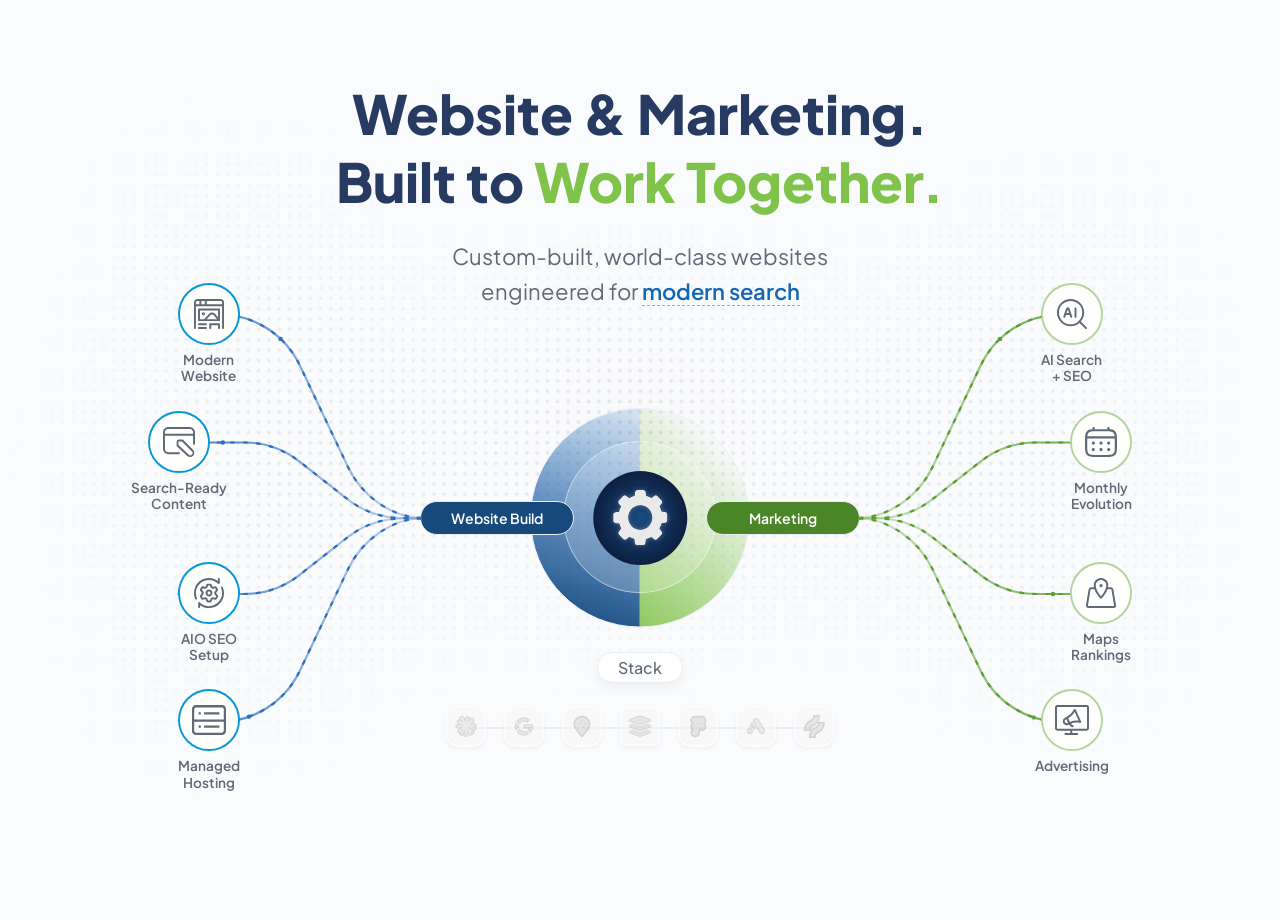
==== commit 4e246b57: "Popup graphic: drop the two CTAs, scale to fit any resolution Removed the "View Plans" and "Discuss " ====
--- a/hero-graphic/index.html
+++ b/hero-graphic/index.html
@@ -1320,10 +1320,6 @@
                 <span class="hero-ms-note">Built into every site from the ground up — not added later.</span>
             </span></span>
         </p>
-        <div class="hero-cta">
-            <a href="#plans" class="hero-btn hero-btn-primary">View Plans</a>
-            <a href="#contact" class="hero-btn hero-btn-secondary">Discuss Your Project</a>
-        </div>
     </div>
 
     <!-- Stack Section -->
@@ -1645,11 +1641,6 @@
             <!-- Title -->
             <h1 class="mob-h1">Website &amp; Marketing.<br>Built to <span class="accent">Work Together.</span></h1>
             <p class="mob-desc">Custom-built, world-class websites engineered for <span class="mob-ms">modern search</span></p>
-
-            <div class="mob-cta">
-                <a href="#plans" class="mob-btn mob-btn-primary">View Plans</a>
-                <a href="#contact" class="mob-btn mob-btn-secondary">Discuss Your Project</a>
-            </div>
 
             <div class="mob-mindmap">
 
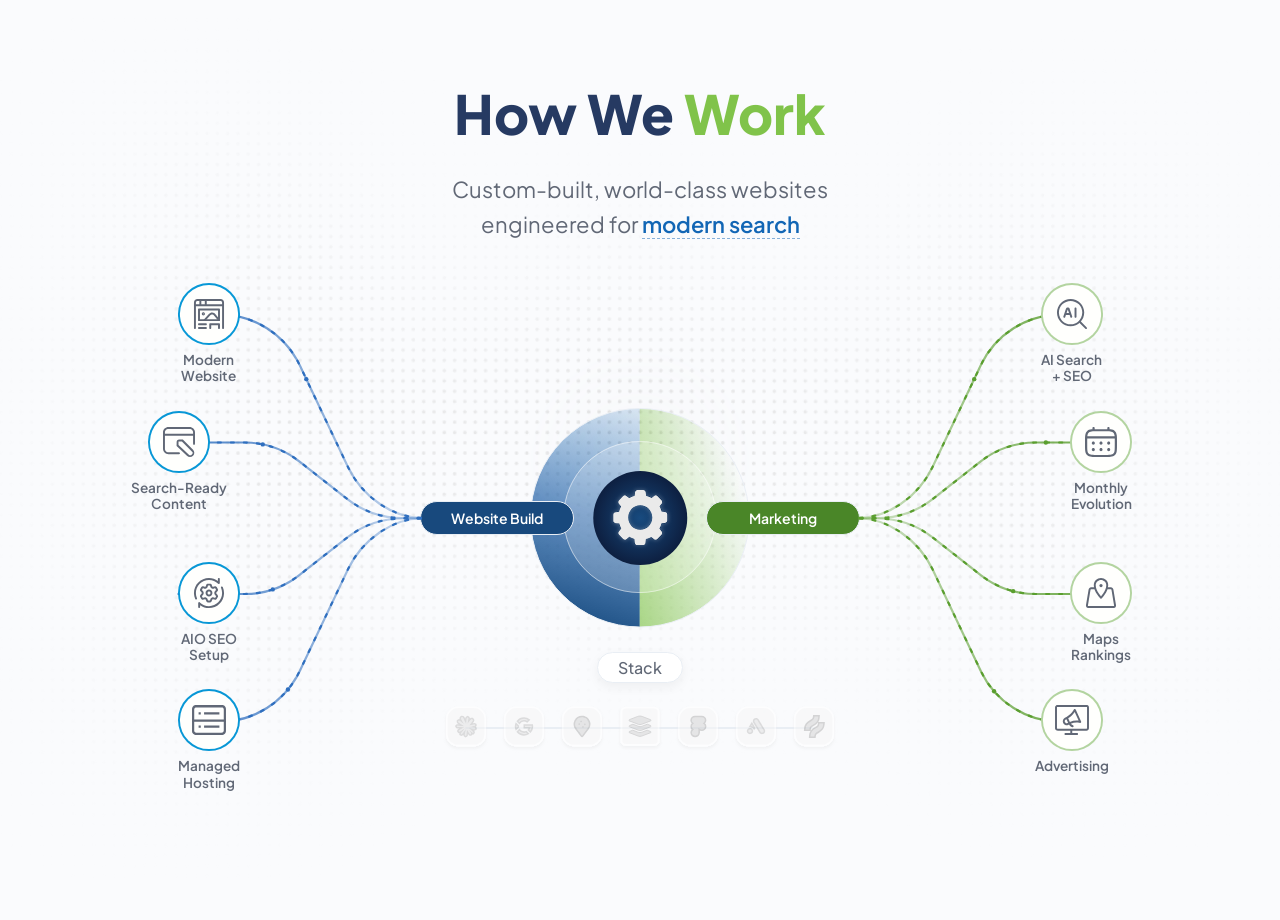
==== commit 6e88198b: "Popup graphic: retitle to "How We Work" Replaces "Website & Marketing. Built to Work Together." with" ====
--- a/hero-graphic/index.html
+++ b/hero-graphic/index.html
@@ -1305,8 +1305,7 @@
 
     <div class="hero-container">
         <h1 class="hero-title">
-            Website &amp; Marketing.<br>
-            Built to <span class="accent">Work Together.</span>
+            How We <span class="accent">Work</span>
         </h1>
         <p class="hero-description">
             Custom-built, world-class websites<br>engineered for
@@ -1494,7 +1493,7 @@
 
     <!-- Hover Cards -->
     <div class="hero-card card-hub hover-group" data-group="hub">
-        <h3 class="card-title">Website &amp; Marketing. Built to <span class="accent">Work Together.</span></h3>
+        <h3 class="card-title">How We <span class="accent">Work</span></h3>
         <p class="card-text">Your website and marketing aren't separate — they're one system, built from day one to perform together.</p>
     </div>
 
@@ -1639,7 +1638,7 @@
         <div class="mob-inner">
 
             <!-- Title -->
-            <h1 class="mob-h1">Website &amp; Marketing.<br>Built to <span class="accent">Work Together.</span></h1>
+            <h1 class="mob-h1">How We <span class="accent">Work</span></h1>
             <p class="mob-desc">Custom-built, world-class websites engineered for <span class="mob-ms">modern search</span></p>
 
             <div class="mob-mindmap">
@@ -1917,7 +1916,7 @@
 
                 <div class="mob-card" id="mob-card-hub">
                     <button class="mob-card-close" aria-label="Close"><svg width="12" height="12" viewBox="0 0 12 12" fill="none"><path d="M1 1l10 10M11 1L1 11" stroke="currentColor" stroke-width="1.8" stroke-linecap="round"/></svg></button>
-                    <h3 class="mob-card-title">Website &amp; Marketing. Built to <span class="accent">Work Together.</span></h3>
+                    <h3 class="mob-card-title">How We <span class="accent">Work</span></h3>
                     <p class="mob-card-text">Your website and marketing aren't separate — they're one system, built from day one to perform together.</p>
                 </div>
 
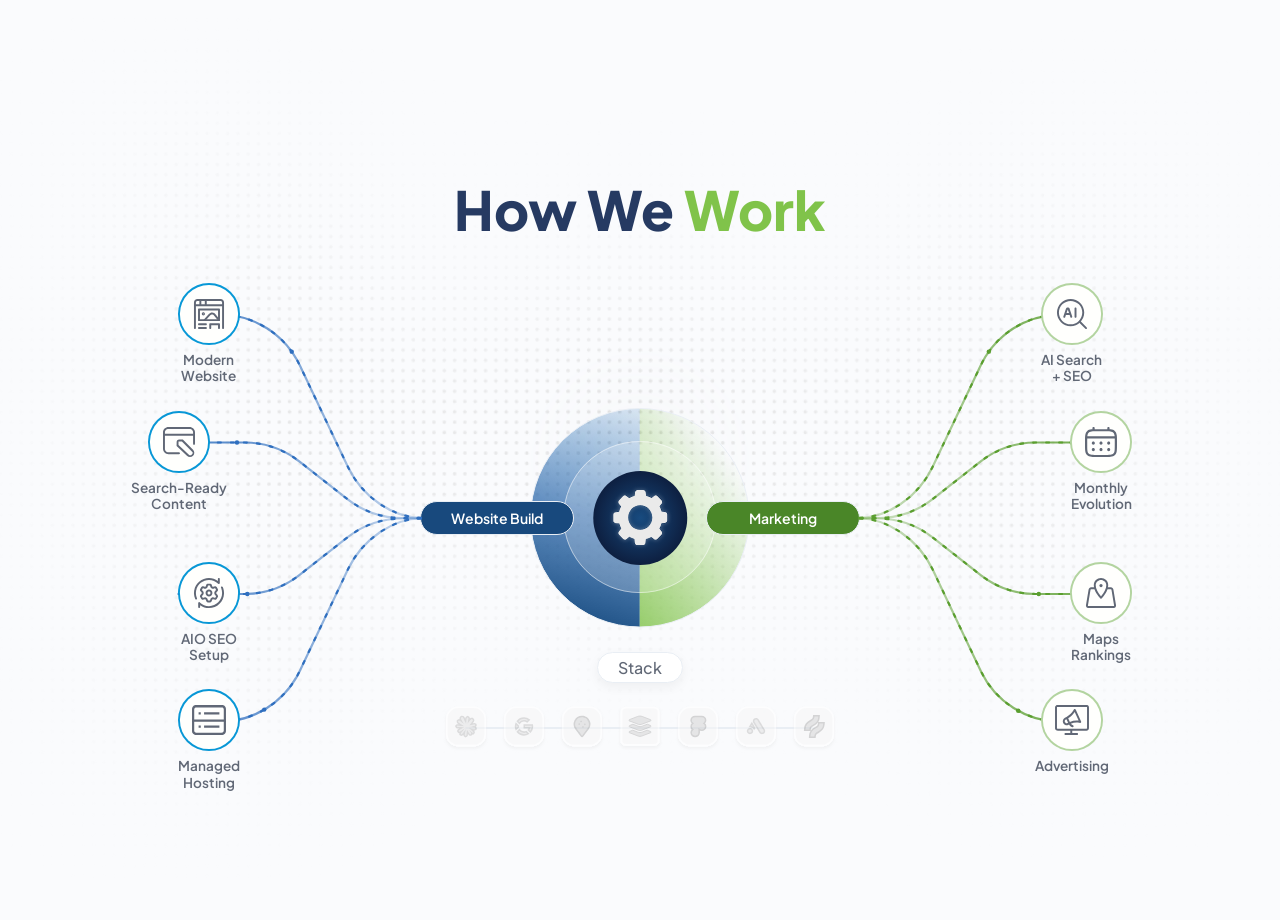
==== commit 0b9f1875: "Popup graphic: drop the subtitle, lower the title Removes the "Custom-built, world-class websites en" ====
--- a/hero-graphic/index.html
+++ b/hero-graphic/index.html
@@ -557,7 +557,8 @@
             font-size: 3.375rem;
             font-weight: 800;
             line-height: 1.25;
-            margin: 0 0 24px 0;
+            /* dropped lower now that the subtitle is gone */
+            margin: 96px 0 24px 0;
         }
 
         .hero-title span.accent,
@@ -737,7 +738,7 @@
 
             /* Title */
             .mob-h1 {
-                margin: 0 0 28px;
+                margin: 40px 0 28px;
                 font-weight: 800; font-size: 30px; line-height: 1.08;
                 letter-spacing: -0.8px; color: #0F2B4E; text-align: center;
             }
@@ -1307,18 +1308,6 @@
         <h1 class="hero-title">
             How We <span class="accent">Work</span>
         </h1>
-        <p class="hero-description">
-            Custom-built, world-class websites<br>engineered for
-            <span class="hero-ms-term">modern search<span class="hero-ms-tooltip">
-                <span class="hero-ms-chips">
-                    <span class="hero-ms-chip">AI Search</span>
-                    <span class="hero-ms-chip">Google Overviews</span>
-                    <span class="hero-ms-chip">Maps</span>
-                    <span class="hero-ms-chip">Organic SEO</span>
-                </span>
-                <span class="hero-ms-note">Built into every site from the ground up — not added later.</span>
-            </span></span>
-        </p>
     </div>
 
     <!-- Stack Section -->
@@ -1639,7 +1628,6 @@
 
             <!-- Title -->
             <h1 class="mob-h1">How We <span class="accent">Work</span></h1>
-            <p class="mob-desc">Custom-built, world-class websites engineered for <span class="mob-ms">modern search</span></p>
 
             <div class="mob-mindmap">
 
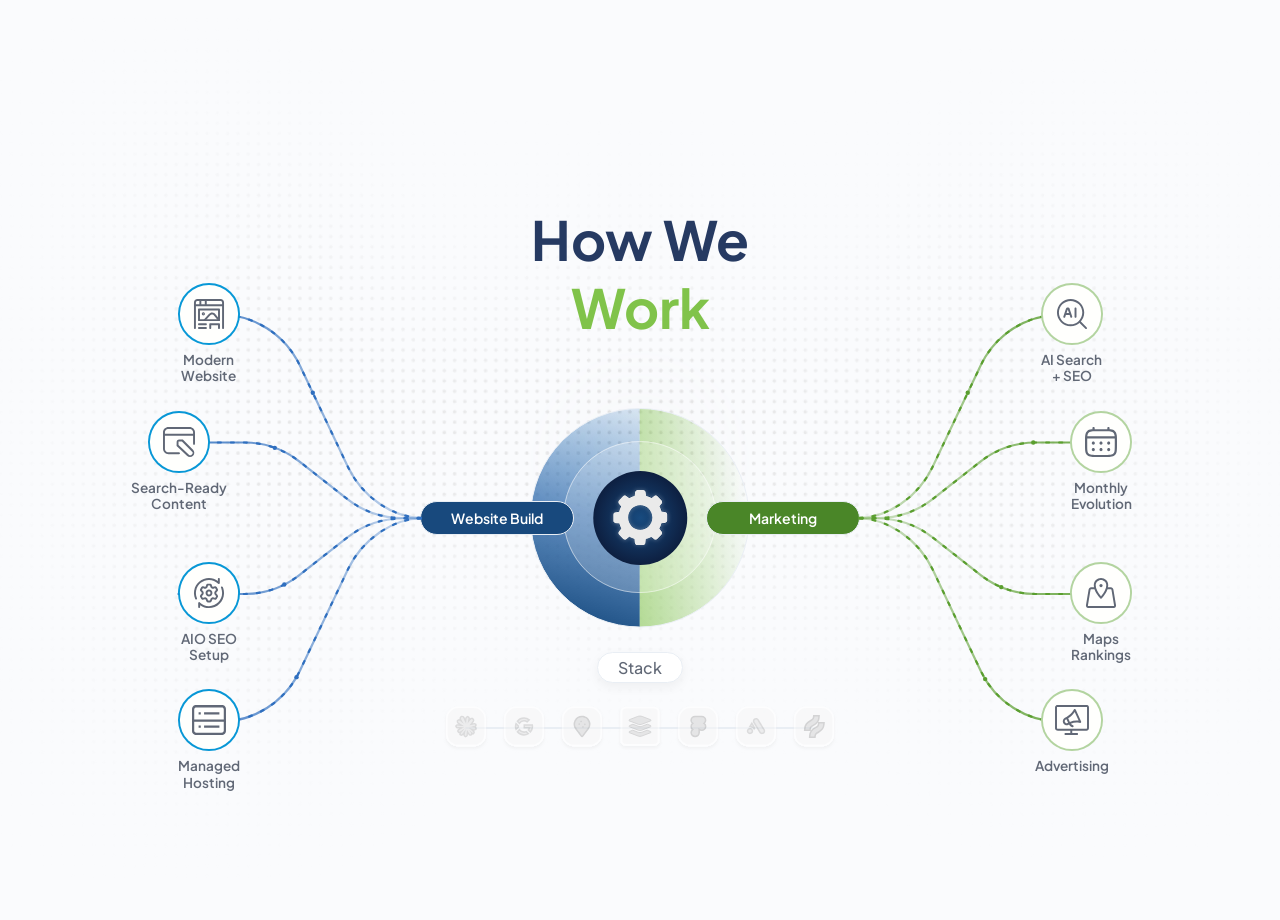
==== commit 3490b470: "Popup title: lighter weight, two lines, dropped lower "How We Work" now breaks to two lines (How We " ====
--- a/hero-graphic/index.html
+++ b/hero-graphic/index.html
@@ -555,10 +555,10 @@
             color: var(--title-color);
             /* 54px / 16px = 3.375rem */
             font-size: 3.375rem;
-            font-weight: 800;
+            font-weight: 700;
             line-height: 1.25;
             /* dropped lower now that the subtitle is gone */
-            margin: 96px 0 24px 0;
+            margin: 126px 0 24px 0;
         }
 
         .hero-title span.accent,
@@ -738,8 +738,8 @@
 
             /* Title */
             .mob-h1 {
-                margin: 40px 0 28px;
-                font-weight: 800; font-size: 30px; line-height: 1.08;
+                margin: 70px 0 28px;
+                font-weight: 700; font-size: 30px; line-height: 1.08;
                 letter-spacing: -0.8px; color: #0F2B4E; text-align: center;
             }
             .mob-h1 .accent { color: #5A9E2F; }
@@ -1306,7 +1306,7 @@
 
     <div class="hero-container">
         <h1 class="hero-title">
-            How We <span class="accent">Work</span>
+            How We<br><span class="accent">Work</span>
         </h1>
     </div>
 
@@ -1627,7 +1627,7 @@
         <div class="mob-inner">
 
             <!-- Title -->
-            <h1 class="mob-h1">How We <span class="accent">Work</span></h1>
+            <h1 class="mob-h1">How We<br><span class="accent">Work</span></h1>
 
             <div class="mob-mindmap">
 
